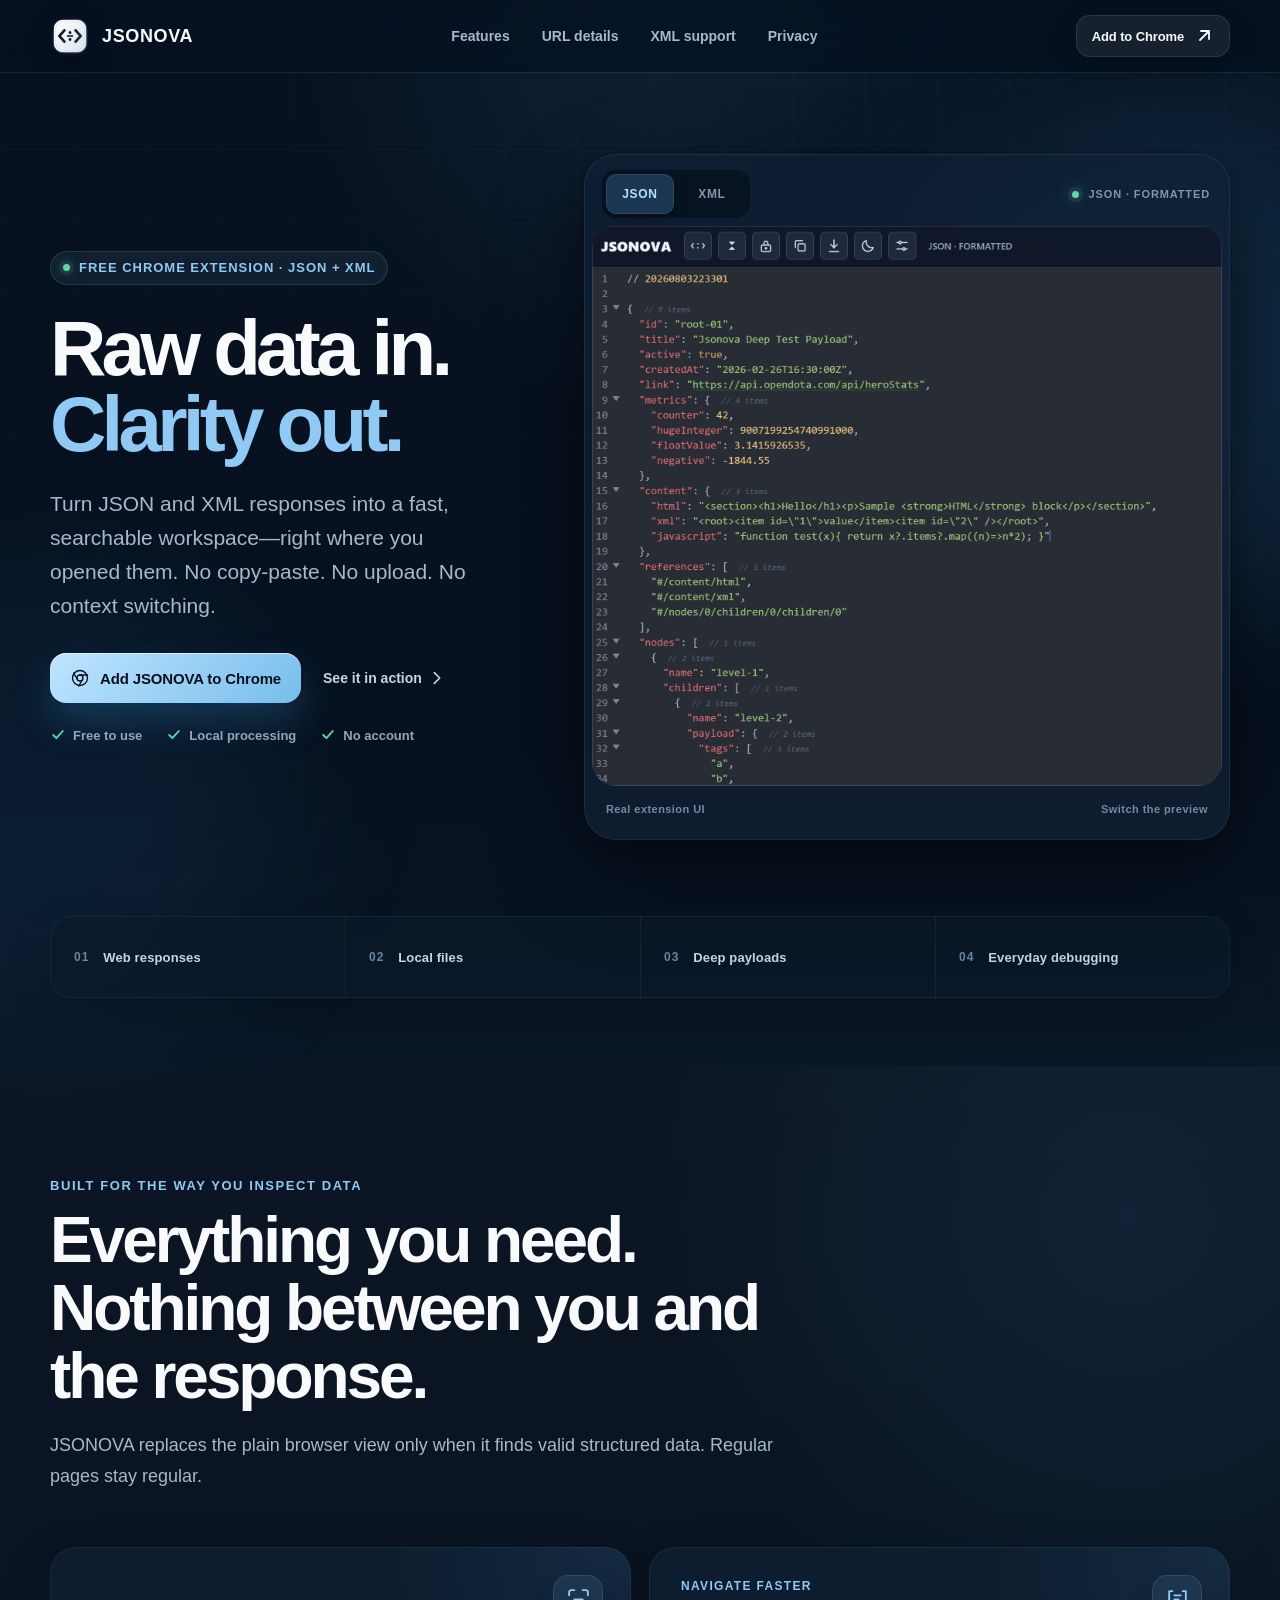
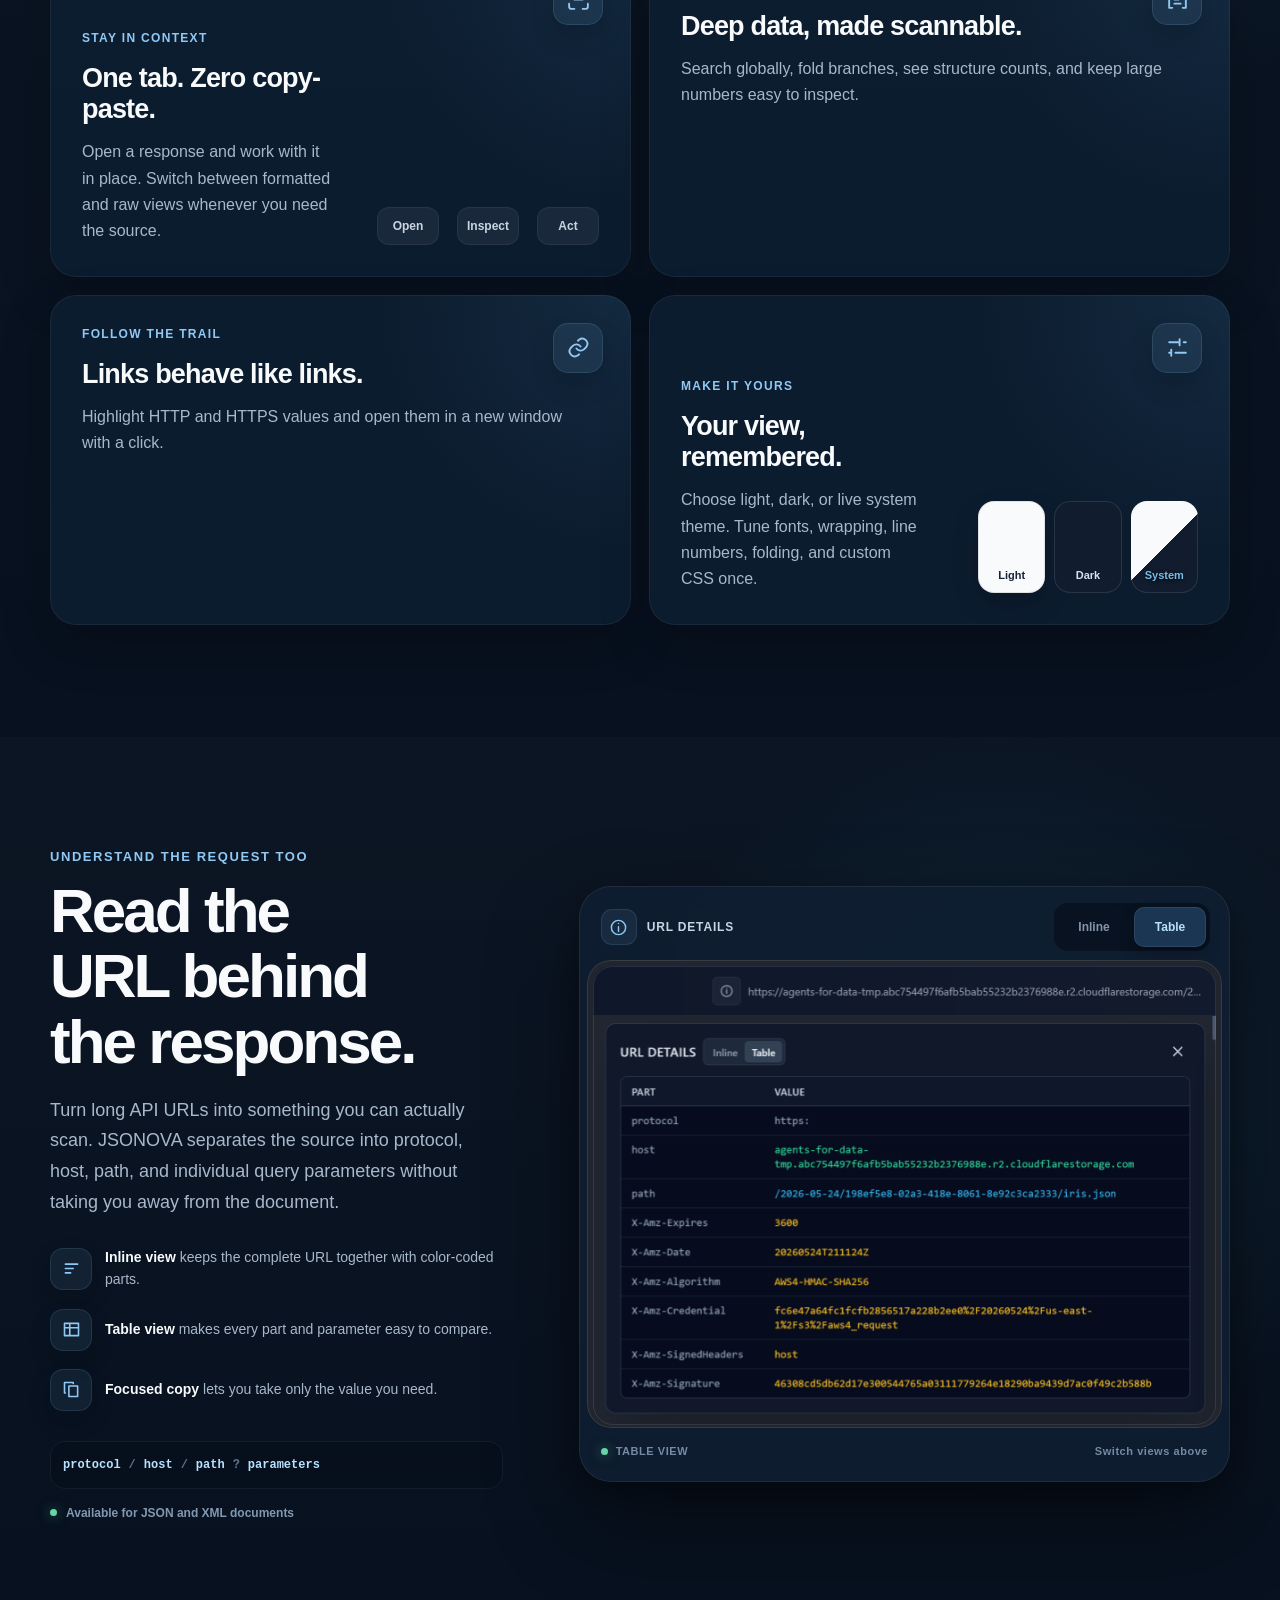
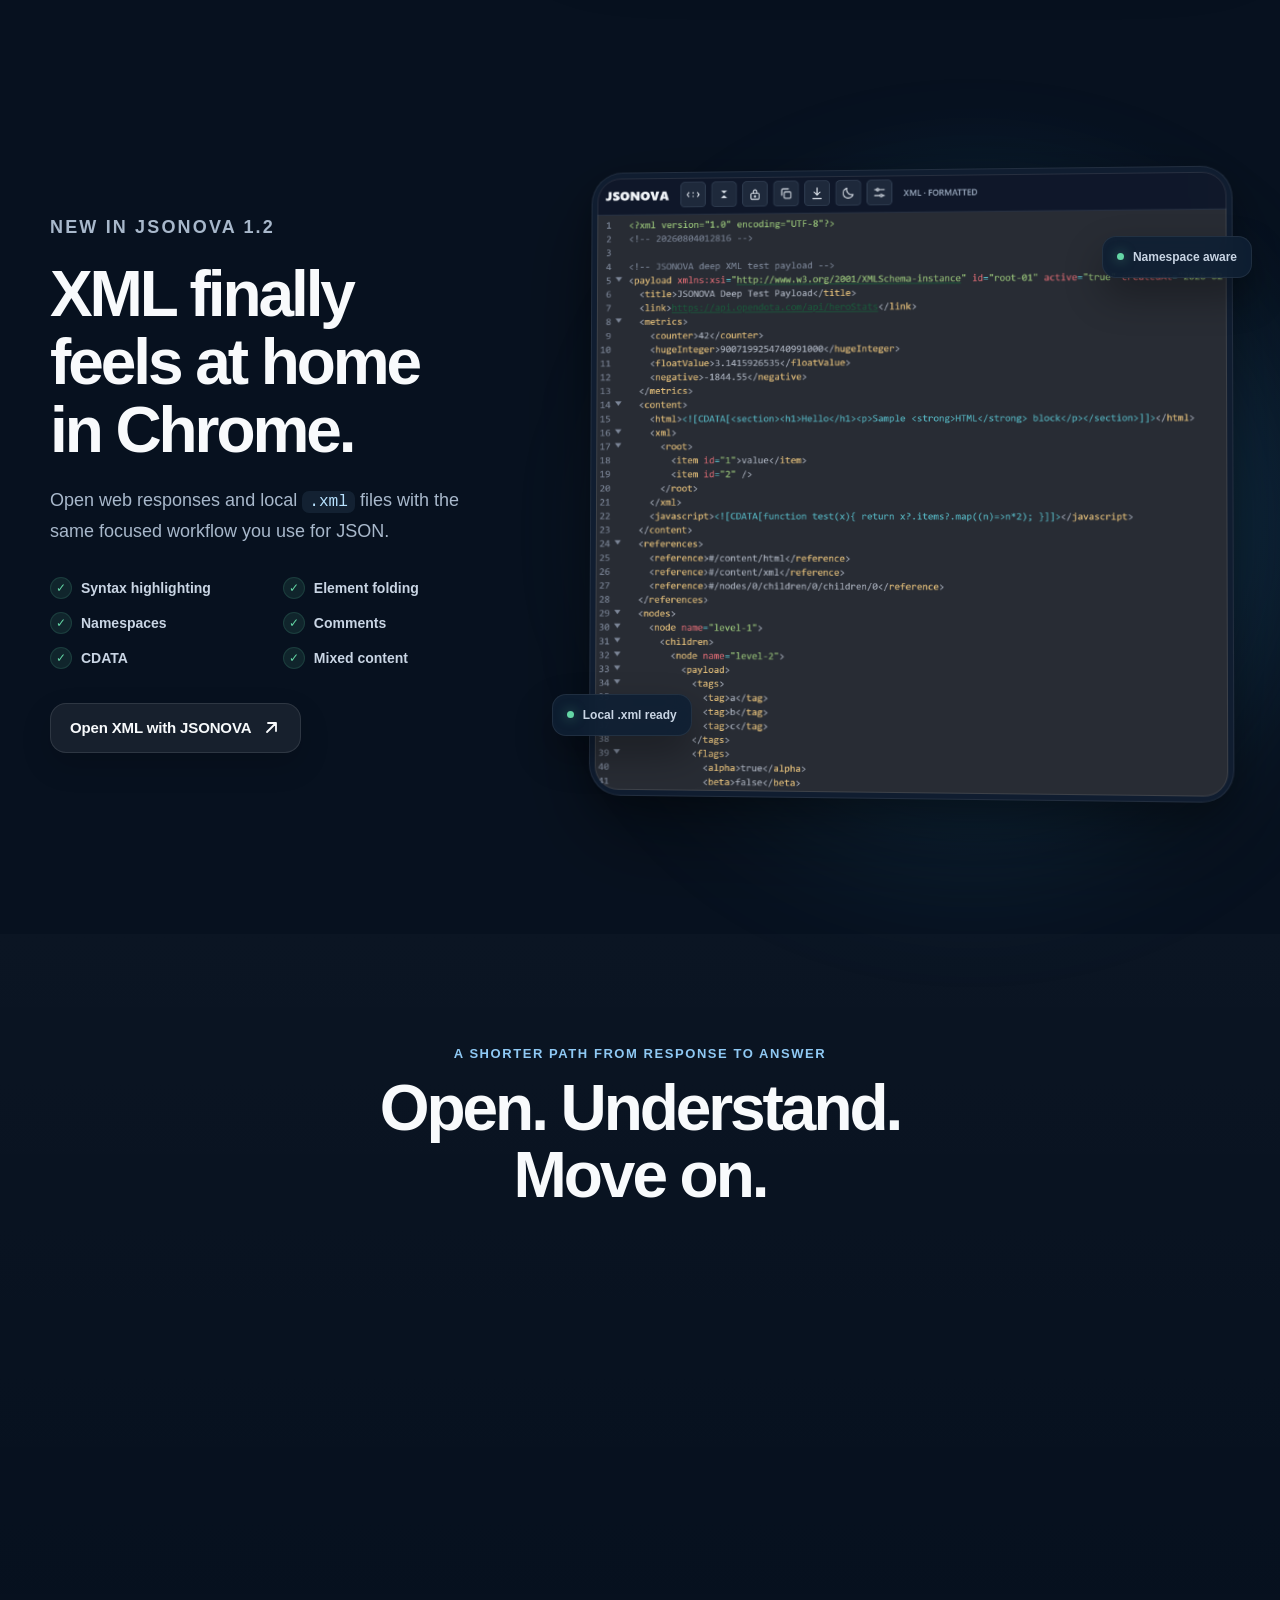
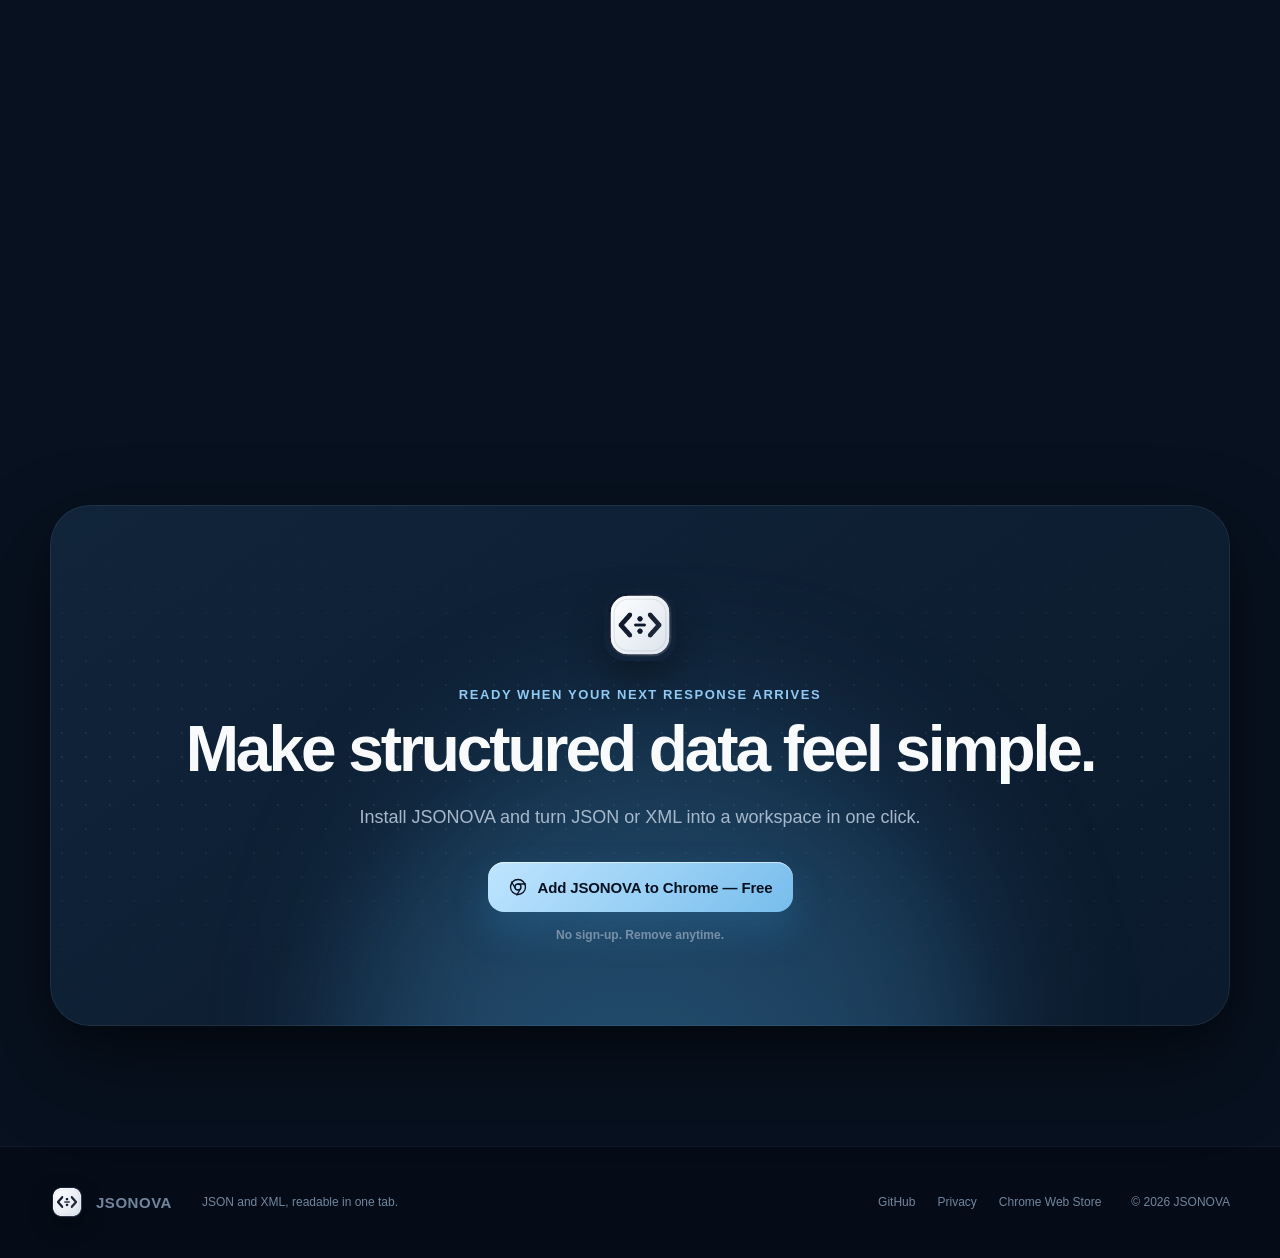
==== index.html @ 5b2e215f "feat(site): publish landing page" ====
<!doctype html>
<html lang="en">
  <head>
    <meta charset="UTF-8" />
    <meta name="viewport" content="width=device-width, initial-scale=1" />
    <meta name="theme-color" content="#07111f" />
    <meta
      name="description"
      content="JSONOVA turns JSON and XML responses into a readable, searchable workspace directly in Chrome. Free, local, and built for real API work."
    />
    <meta property="og:type" content="website" />
    <meta property="og:title" content="JSONOVA — JSON & XML, readable in one tab" />
    <meta
      property="og:description"
      content="Format, search, fold, copy, and download JSON or XML directly in Chrome."
    />
    <meta property="og:image" content="assets/jsonova-social.png" />
    <meta name="twitter:card" content="summary_large_image" />
    <link rel="icon" href="assets/jsonova-icon.png" />
    <link rel="preload" href="assets/jsonova-json.png" as="image" fetchpriority="high" />
    <link rel="stylesheet" href="styles.css" />
    <title>JSONOVA — JSON & XML Formatter for Chrome</title>
    <script type="application/ld+json">
      {
        "@context": "https://schema.org",
        "@type": "SoftwareApplication",
        "name": "JSONOVA",
        "applicationCategory": "DeveloperApplication",
        "operatingSystem": "Chrome",
        "description": "A Chrome extension that formats JSON and XML directly in the current tab.",
        "image": "assets/jsonova-social.png",
        "url": "https://chromewebstore.google.com/detail/lgccmeebjifcbcfpobkkcpoehgciamji",
        "offers": {
          "@type": "Offer",
          "price": "0",
          "priceCurrency": "USD"
        }
      }
    </script>
    <script src="script.js" defer></script>
  </head>
  <body>
    <a class="skip-link" href="#main">Skip to content</a>

    <header class="site-header">
      <div class="container header-inner">
        <a class="brand" href="#top" aria-label="JSONOVA home">
          <img src="assets/jsonova-icon.png" alt="" width="40" height="40" />
          <span>JSONOVA</span>
        </a>
        <nav class="main-nav" aria-label="Primary navigation">
          <a href="#features">Features</a>
          <a href="#url-details">URL details</a>
          <a href="#xml">XML support</a>
          <a href="#privacy">Privacy</a>
        </nav>
        <a
          class="button button-small button-secondary"
          href="https://chromewebstore.google.com/detail/lgccmeebjifcbcfpobkkcpoehgciamji"
          target="_blank"
          rel="noopener noreferrer"
        >
          Add to Chrome
          <svg aria-hidden="true" viewBox="0 0 20 20">
            <path d="M7 5h8v8M15 5 6 14" />
          </svg>
        </a>
      </div>
    </header>

    <main id="main">
      <section id="top" class="hero section-shell">
        <div class="hero-orb hero-orb-one" aria-hidden="true"></div>
        <div class="hero-orb hero-orb-two" aria-hidden="true"></div>
        <div class="container hero-grid">
          <div class="hero-copy">
            <div class="eyebrow">
              <span class="eyebrow-dot"></span>
              Free Chrome extension · JSON + XML
            </div>
            <h1>Raw data in.<br /><span>Clarity out.</span></h1>
            <p class="hero-lead">
              Turn JSON and XML responses into a fast, searchable workspace—right where you opened them.
              No copy-paste. No upload. No context switching.
            </p>
            <div class="hero-actions">
              <a
                class="button button-primary"
                href="https://chromewebstore.google.com/detail/lgccmeebjifcbcfpobkkcpoehgciamji"
                target="_blank"
                rel="noopener noreferrer"
              >
                <svg class="chrome-mark" aria-hidden="true" viewBox="0 0 24 24">
                  <circle cx="12" cy="12" r="3.6" />
                  <path d="M12 8.4h9M8.9 13.8 4.4 6M15.1 13.8l-4.5 7.8" />
                  <circle cx="12" cy="12" r="9" />
                </svg>
                Add JSONOVA to Chrome
              </a>
              <a class="text-link" href="#showcase">
                See it in action
                <svg aria-hidden="true" viewBox="0 0 20 20"><path d="m7 4 6 6-6 6" /></svg>
              </a>
            </div>
            <ul class="trust-list" aria-label="Product highlights">
              <li>
                <svg aria-hidden="true" viewBox="0 0 20 20"><path d="m4 10 4 4 8-9" /></svg>
                Free to use
              </li>
              <li>
                <svg aria-hidden="true" viewBox="0 0 20 20"><path d="m4 10 4 4 8-9" /></svg>
                Local processing
              </li>
              <li>
                <svg aria-hidden="true" viewBox="0 0 20 20"><path d="m4 10 4 4 8-9" /></svg>
                No account
              </li>
            </ul>
          </div>

          <div id="showcase" class="showcase" aria-label="JSONOVA product preview">
            <div class="showcase-toolbar">
              <div class="format-tabs" role="tablist" aria-label="Preview document format">
                <button
                  id="json-tab"
                  class="format-tab is-active"
                  type="button"
                  role="tab"
                  aria-selected="true"
                  aria-controls="json-panel"
                  data-format-tab="json"
                >
                  JSON
                </button>
                <button
                  id="xml-tab"
                  class="format-tab"
                  type="button"
                  role="tab"
                  aria-selected="false"
                  aria-controls="xml-panel"
                  tabindex="-1"
                  data-format-tab="xml"
                >
                  XML
                </button>
              </div>
              <span><span class="live-dot"></span><span id="format-label">JSON · FORMATTED</span></span>
            </div>
            <div class="media-shell">
              <div
                id="json-panel"
                class="product-shot is-active"
                role="tabpanel"
                aria-labelledby="json-tab"
                data-format-panel="json"
              >
                <img
                  src="assets/jsonova-json.png"
                  alt="JSONOVA displaying a deeply nested JSON document with syntax highlighting, structure counts, and a clickable URL"
                  width="1630"
                  height="1720"
                />
              </div>
              <div
                id="xml-panel"
                class="product-shot"
                role="tabpanel"
                aria-labelledby="xml-tab"
                aria-hidden="true"
                data-format-panel="xml"
              >
                <img
                  src="assets/jsonova-xml.png"
                  alt="JSONOVA displaying a formatted XML document with namespaces, CDATA, and folding controls"
                  width="1766"
                  height="1726"
                  loading="lazy"
                />
              </div>
            </div>
            <div class="showcase-note">
              <span>Real extension UI</span>
              <span>Switch the preview</span>
            </div>
          </div>
        </div>

        <div class="container capability-strip" aria-label="Supported workflows">
          <div><span>01</span><strong>Web responses</strong></div>
          <div><span>02</span><strong>Local files</strong></div>
          <div><span>03</span><strong>Deep payloads</strong></div>
          <div><span>04</span><strong>Everyday debugging</strong></div>
        </div>
      </section>

      <section id="features" class="section-shell section-muted">
        <div class="container">
          <div class="section-heading reveal">
            <p class="kicker">Built for the way you inspect data</p>
            <h2>Everything you need.<br />Nothing between you and the response.</h2>
            <p>
              JSONOVA replaces the plain browser view only when it finds valid structured data. Regular pages stay regular.
            </p>
          </div>

          <div class="feature-grid">
            <article class="feature-card feature-card-wide reveal">
              <div class="feature-icon">
                <svg aria-hidden="true" viewBox="0 0 24 24"><path d="M8 3H5a2 2 0 0 0-2 2v3m13-5h3a2 2 0 0 1 2 2v3M8 21H5a2 2 0 0 1-2-2v-3m13 5h3a2 2 0 0 0 2-2v-3M8 12h8" /></svg>
              </div>
              <div>
                <p class="card-label">Stay in context</p>
                <h3>One tab. Zero copy-paste.</h3>
                <p>Open a response and work with it in place. Switch between formatted and raw views whenever you need the source.</p>
              </div>
              <div class="mini-workflow" aria-hidden="true">
                <span>Open</span><i></i><span>Inspect</span><i></i><span>Act</span>
              </div>
            </article>

            <article class="feature-card reveal">
              <div class="feature-icon">
                <svg aria-hidden="true" viewBox="0 0 24 24"><path d="M7 4H4v16h3M17 4h3v16h-3M9 8h6M9 12h4M9 16h6" /></svg>
              </div>
              <p class="card-label">Navigate faster</p>
              <h3>Deep data, made scannable.</h3>
              <p>Search globally, fold branches, see structure counts, and keep large numbers easy to inspect.</p>
            </article>

            <article class="feature-card reveal">
              <div class="feature-icon">
                <svg aria-hidden="true" viewBox="0 0 24 24"><path d="M10 13a5 5 0 0 0 7.5.5l2-2a5 5 0 0 0-7-7l-1.1 1M14 11a5 5 0 0 0-7.5-.5l-2 2a5 5 0 0 0 7 7l1.1-1" /></svg>
              </div>
              <p class="card-label">Follow the trail</p>
              <h3>Links behave like links.</h3>
              <p>Highlight HTTP and HTTPS values and open them in a new window with a click.</p>
            </article>

            <article class="feature-card feature-card-wide reveal">
              <div class="feature-icon">
                <svg aria-hidden="true" viewBox="0 0 24 24"><path d="M4 7h10M18 7h2M4 17h2M10 17h10M14 4v6M6 14v6" /></svg>
              </div>
              <div>
                <p class="card-label">Make it yours</p>
                <h3>Your view, remembered.</h3>
                <p>Choose light, dark, or live system theme. Tune fonts, wrapping, line numbers, folding, and custom CSS once.</p>
              </div>
              <div class="theme-palette" aria-label="Light, dark, and system theme support">
                <span class="theme-swatch theme-light">Light</span>
                <span class="theme-swatch theme-dark">Dark</span>
                <span class="theme-swatch theme-system">System</span>
              </div>
            </article>
          </div>
        </div>
      </section>

      <section id="url-details" class="section-shell url-section">
        <div class="container url-grid">
          <div class="url-copy reveal">
            <p class="kicker">Understand the request too</p>
            <h2>Read the URL behind the response.</h2>
            <p>
              Turn long API URLs into something you can actually scan. JSONOVA separates the source into protocol,
              host, path, and individual query parameters without taking you away from the document.
            </p>
            <ul class="url-benefits">
              <li>
                <span class="url-benefit-icon">
                  <svg aria-hidden="true" viewBox="0 0 24 24"><path d="M5 7h14M5 12h9M5 17h6" /></svg>
                </span>
                <span><strong>Inline view</strong> keeps the complete URL together with color-coded parts.</span>
              </li>
              <li>
                <span class="url-benefit-icon">
                  <svg aria-hidden="true" viewBox="0 0 24 24"><path d="M4 5h16v14H4zM4 10h16M10 5v14" /></svg>
                </span>
                <span><strong>Table view</strong> makes every part and parameter easy to compare.</span>
              </li>
              <li>
                <span class="url-benefit-icon">
                  <svg aria-hidden="true" viewBox="0 0 24 24"><path d="M9 8h10v12H9zM5 16H4V4h10v1" /></svg>
                </span>
                <span><strong>Focused copy</strong> lets you take only the value you need.</span>
              </li>
            </ul>
            <div class="url-anatomy" aria-label="URL parts displayed by JSONOVA">
              <span>protocol</span><i>/</i><span>host</span><i>/</i><span>path</span><i>?</i><span>parameters</span>
            </div>
            <p class="url-availability"><span></span> Available for JSON and XML documents</p>
          </div>

          <div class="url-preview reveal" aria-label="URL Details preview">
            <div class="url-preview-header">
              <div>
                <span class="url-preview-icon">
                  <svg aria-hidden="true" viewBox="0 0 24 24"><circle cx="12" cy="12" r="9" /><path d="M12 11v6M12 7h.01" /></svg>
                </span>
                <span>URL DETAILS</span>
              </div>
              <div class="url-tabs" role="tablist" aria-label="URL Details view">
                <button
                  id="url-inline-tab"
                  class="url-tab"
                  type="button"
                  role="tab"
                  aria-selected="false"
                  aria-controls="url-inline-panel"
                  tabindex="-1"
                  data-url-tab="inline"
                >
                  Inline
                </button>
                <button
                  id="url-table-tab"
                  class="url-tab is-active"
                  type="button"
                  role="tab"
                  aria-selected="true"
                  aria-controls="url-table-panel"
                  data-url-tab="table"
                >
                  Table
                </button>
              </div>
            </div>
            <div class="url-media-shell">
              <div
                id="url-inline-panel"
                class="url-panel"
                role="tabpanel"
                aria-labelledby="url-inline-tab"
                aria-hidden="true"
                data-url-panel="inline"
              >
                <img
                  src="assets/url-details-inline.png"
                  alt="JSONOVA URL Details inline view with color-coded protocol, host, path, and query parameters"
                  width="697"
                  height="339"
                  loading="lazy"
                />
              </div>
              <div
                id="url-table-panel"
                class="url-panel is-active"
                role="tabpanel"
                aria-labelledby="url-table-tab"
                data-url-panel="table"
              >
                <img
                  src="assets/url-details-table.png"
                  alt="JSONOVA URL Details table with protocol, host, path, and query parameters in separate rows"
                  width="698"
                  height="514"
                  loading="lazy"
                />
              </div>
            </div>
            <div class="url-preview-footer">
              <span><i></i><span id="url-view-label">TABLE VIEW</span></span>
              <span>Switch views above</span>
            </div>
          </div>
        </div>
      </section>

      <section id="xml" class="section-shell xml-section">
        <div class="container xml-grid">
          <div class="xml-copy reveal">
            <p class="kicker">New in JSONOVA 1.2</p>
            <h2>XML finally feels at home in Chrome.</h2>
            <p>
              Open web responses and local <code>.xml</code> files with the same focused workflow you use for JSON.
            </p>
            <ul class="check-grid">
              <li><span>✓</span> Syntax highlighting</li>
              <li><span>✓</span> Element folding</li>
              <li><span>✓</span> Namespaces</li>
              <li><span>✓</span> Comments</li>
              <li><span>✓</span> CDATA</li>
              <li><span>✓</span> Mixed content</li>
            </ul>
            <a
              class="button button-secondary"
              href="https://chromewebstore.google.com/detail/lgccmeebjifcbcfpobkkcpoehgciamji"
              target="_blank"
              rel="noopener noreferrer"
            >
              Open XML with JSONOVA
              <svg aria-hidden="true" viewBox="0 0 20 20"><path d="M7 5h8v8M15 5 6 14" /></svg>
            </a>
          </div>
          <div class="xml-visual reveal">
            <div class="xml-glow" aria-hidden="true"></div>
            <div class="media-shell media-shell-tall">
              <img
                src="assets/jsonova-xml.png"
                alt="Formatted XML in JSONOVA showing namespace attributes, nested elements, CDATA, and fold controls"
                width="1766"
                height="1726"
                loading="lazy"
              />
            </div>
            <div class="floating-chip chip-one"><span></span> Namespace aware</div>
            <div class="floating-chip chip-two"><span></span> Local .xml ready</div>
          </div>
        </div>
      </section>

      <section class="section-shell workflow-section">
        <div class="container">
          <div class="section-heading section-heading-centered reveal">
            <p class="kicker">A shorter path from response to answer</p>
            <h2>Open. Understand. Move on.</h2>
          </div>
          <ol class="workflow-list">
            <li class="reveal">
              <span class="step-number">01</span>
              <div class="step-icon"><svg aria-hidden="true" viewBox="0 0 24 24"><path d="M4 5h16v14H4zM4 9h16M8 7h.01M11 7h.01" /></svg></div>
              <h3>Open the document</h3>
              <p>Visit a JSON or XML URL, or open a local file after enabling file access in Chrome.</p>
            </li>
            <li class="reveal">
              <span class="step-number">02</span>
              <div class="step-icon"><svg aria-hidden="true" viewBox="0 0 24 24"><circle cx="11" cy="11" r="7" /><path d="m16 16 5 5M8 11h6M11 8v6" /></svg></div>
              <h3>Find what matters</h3>
              <p>Search, fold, inspect URL parts, and follow links without leaving the current tab.</p>
            </li>
            <li class="reveal">
              <span class="step-number">03</span>
              <div class="step-icon"><svg aria-hidden="true" viewBox="0 0 24 24"><path d="M12 3v12M7 10l5 5 5-5M5 21h14" /></svg></div>
              <h3>Copy or download</h3>
              <p>Take the raw or formatted document with you using a generated filename and matching file type.</p>
            </li>
          </ol>
        </div>
      </section>

      <section id="privacy" class="section-shell privacy-section">
        <div class="container privacy-card reveal">
          <div class="privacy-mark">
            <svg aria-hidden="true" viewBox="0 0 32 32"><path d="M16 3 27 8v7c0 7-4.6 12-11 14C9.6 27 5 22 5 15V8z" /><path d="m11 16 3 3 7-8" /></svg>
          </div>
          <div>
            <p class="kicker">Your payload stays yours</p>
            <h2>Local by design.</h2>
            <p>
              JSONOVA processes the current document in your browser. No JSON or XML uploads, no analytics,
              no account, and no remote code.
            </p>
          </div>
          <a class="text-link" href="privacy.html">
            Read the privacy policy
            <svg aria-hidden="true" viewBox="0 0 20 20"><path d="m7 4 6 6-6 6" /></svg>
          </a>
        </div>
      </section>

      <section class="section-shell final-cta-section">
        <div class="container final-cta reveal">
          <div class="final-orb" aria-hidden="true"></div>
          <img src="assets/jsonova-icon.png" alt="" width="72" height="72" loading="lazy" />
          <p class="kicker">Ready when your next response arrives</p>
          <h2>Make structured data feel simple.</h2>
          <p>Install JSONOVA and turn JSON or XML into a workspace in one click.</p>
          <a
            class="button button-primary"
            href="https://chromewebstore.google.com/detail/lgccmeebjifcbcfpobkkcpoehgciamji"
            target="_blank"
            rel="noopener noreferrer"
          >
            <svg class="chrome-mark" aria-hidden="true" viewBox="0 0 24 24">
              <circle cx="12" cy="12" r="3.6" />
              <path d="M12 8.4h9M8.9 13.8 4.4 6M15.1 13.8l-4.5 7.8" />
              <circle cx="12" cy="12" r="9" />
            </svg>
            Add JSONOVA to Chrome — Free
          </a>
          <span class="cta-note">No sign-up. Remove anytime.</span>
        </div>
      </section>
    </main>

    <footer class="site-footer">
      <div class="container footer-inner">
        <a class="brand brand-footer" href="#top" aria-label="JSONOVA home">
          <img src="assets/jsonova-icon.png" alt="" width="34" height="34" loading="lazy" />
          <span>JSONOVA</span>
        </a>
        <p>JSON and XML, readable in one tab.</p>
        <div class="footer-links">
          <a href="https://github.com/JSONOVA/jsonova-json-formatter-ext" target="_blank" rel="noopener noreferrer">GitHub</a>
          <a href="privacy.html">Privacy</a>
          <a
            href="https://chromewebstore.google.com/detail/lgccmeebjifcbcfpobkkcpoehgciamji"
            target="_blank"
            rel="noopener noreferrer"
          >Chrome Web Store</a>
        </div>
        <span>© <span id="current-year">2026</span> JSONOVA</span>
      </div>
    </footer>
  </body>
</html>
---- styles.css ----
:root {
  color-scheme: dark;
  --bg: #07111f;
  --bg-deep: #050c17;
  --surface: #0d1b2d;
  --surface-raised: #12243a;
  --surface-soft: #152b43;
  --text: #f8fafc;
  --muted: #a8b8cb;
  --muted-strong: #c9d5e4;
  --accent: #8fc9f4;
  --accent-bright: #b8e2ff;
  --accent-deep: #2e86c1;
  --success: #64d6a5;
  --shadow-lg: 0 38px 90px rgba(0, 0, 0, 0.42), 0 12px 30px rgba(0, 0, 0, 0.24);
  --shadow-card: 0 20px 50px rgba(0, 0, 0, 0.22), inset 0 0 0 1px rgba(255, 255, 255, 0.055);
  --radius-xl: 32px;
  --radius-lg: 26px;
  --radius-md: 18px;
  --container: 1180px;
}

*,
*::before,
*::after {
  box-sizing: border-box;
}

html {
  scroll-behavior: smooth;
  scroll-padding-top: 92px;
  overflow-x: clip;
}

body {
  margin: 0;
  min-width: 320px;
  overflow-x: clip;
  background: var(--bg);
  color: var(--text);
  font-family: Inter, ui-sans-serif, -apple-system, BlinkMacSystemFont, "Segoe UI", sans-serif;
  font-synthesis: none;
  -webkit-font-smoothing: antialiased;
  text-rendering: optimizeLegibility;
}

button,
a {
  -webkit-tap-highlight-color: transparent;
}

button {
  font: inherit;
}

a {
  color: inherit;
  text-decoration: none;
}

img,
svg {
  display: block;
}

svg {
  fill: none;
  stroke: currentColor;
  stroke-linecap: round;
  stroke-linejoin: round;
  stroke-width: 1.8;
}

.container {
  width: min(var(--container), calc(100% - 40px));
  margin-inline: auto;
}

.section-shell {
  position: relative;
  padding: 112px 0;
}

.section-muted {
  background:
    radial-gradient(circle at 88% 12%, rgba(67, 148, 209, 0.11), transparent 30%),
    linear-gradient(180deg, rgba(255, 255, 255, 0.018), rgba(255, 255, 255, 0));
}

.skip-link {
  position: fixed;
  z-index: 100;
  top: 12px;
  left: 12px;
  padding: 12px 16px;
  border-radius: 12px;
  background: var(--text);
  color: var(--bg);
  font-weight: 700;
  transform: translateY(-150%);
  transition: transform 180ms ease;
}

.skip-link:focus {
  transform: translateY(0);
}

.site-header {
  position: fixed;
  z-index: 50;
  top: 0;
  right: 0;
  left: 0;
  background: rgba(7, 17, 31, 0.78);
  box-shadow: 0 1px 0 rgba(255, 255, 255, 0.06);
  backdrop-filter: blur(18px) saturate(140%);
}

.header-inner {
  display: flex;
  min-height: 72px;
  align-items: center;
  justify-content: space-between;
  gap: 24px;
}

.brand {
  display: inline-flex;
  min-height: 44px;
  align-items: center;
  gap: 12px;
  font-size: 18px;
  font-weight: 850;
  letter-spacing: 0.035em;
}

.brand img {
  border-radius: 12px;
  box-shadow: 0 8px 22px rgba(0, 0, 0, 0.24);
}

.main-nav {
  display: flex;
  align-items: center;
  gap: 32px;
  color: var(--muted);
  font-size: 14px;
  font-weight: 650;
}

.main-nav a,
.footer-links a {
  position: relative;
  min-height: 44px;
  display: inline-flex;
  align-items: center;
  transition-property: color;
  transition-duration: 180ms;
}

.main-nav a:hover,
.main-nav a:focus-visible,
.footer-links a:hover,
.footer-links a:focus-visible {
  color: var(--text);
}

.button {
  display: inline-flex;
  min-height: 50px;
  align-items: center;
  justify-content: center;
  gap: 10px;
  padding: 0 20px;
  border-radius: 16px;
  font-size: 15px;
  font-weight: 760;
  letter-spacing: -0.01em;
  box-shadow: 0 12px 30px rgba(0, 0, 0, 0.2);
  transition-property: transform, background-color, color, box-shadow;
  transition-duration: 180ms;
  transition-timing-function: cubic-bezier(0.2, 0, 0, 1);
}

.button:hover {
  transform: translateY(-2px);
}

.button:active {
  transform: scale(0.96);
}

.button:focus-visible,
.format-tab:focus-visible,
.url-tab:focus-visible,
.text-link:focus-visible,
.brand:focus-visible,
.main-nav a:focus-visible,
.footer-links a:focus-visible {
  outline: 3px solid rgba(143, 201, 244, 0.62);
  outline-offset: 3px;
}

.button svg {
  width: 20px;
  height: 20px;
}

.button-small {
  min-height: 42px;
  padding-inline: 16px;
  border-radius: 14px;
  font-size: 13px;
}

.button-primary {
  background: linear-gradient(135deg, #bfe5ff 0%, #77bdec 100%);
  color: #07111f;
  box-shadow: 0 18px 36px rgba(47, 132, 191, 0.28), inset 0 1px 0 rgba(255, 255, 255, 0.6);
}

.button-primary:hover {
  box-shadow: 0 22px 42px rgba(47, 132, 191, 0.34), inset 0 1px 0 rgba(255, 255, 255, 0.68);
}

.button-secondary {
  background: rgba(255, 255, 255, 0.065);
  color: var(--text);
  box-shadow: inset 0 0 0 1px rgba(255, 255, 255, 0.1), 0 12px 30px rgba(0, 0, 0, 0.16);
}

.button-secondary:hover {
  background: rgba(255, 255, 255, 0.095);
}

.chrome-mark {
  stroke-width: 1.6;
}

.text-link {
  display: inline-flex;
  min-height: 44px;
  align-items: center;
  gap: 6px;
  color: var(--muted-strong);
  font-size: 14px;
  font-weight: 700;
  transition-property: color;
  transition-duration: 180ms;
}

.text-link:hover {
  color: var(--text);
}

.text-link svg {
  width: 18px;
  height: 18px;
  transition-property: transform;
  transition-duration: 180ms;
}

.text-link:hover svg {
  transform: translateX(3px);
}

.hero {
  min-height: 100vh;
  padding-top: 154px;
  padding-bottom: 68px;
  background:
    linear-gradient(180deg, rgba(7, 17, 31, 0) 70%, rgba(20, 43, 67, 0.22)),
    radial-gradient(circle at 52% 2%, rgba(63, 137, 201, 0.13), transparent 32%);
  isolation: isolate;
}

.hero::before {
  position: absolute;
  z-index: -2;
  inset: 0;
  background-image:
    linear-gradient(rgba(255, 255, 255, 0.025) 1px, transparent 1px),
    linear-gradient(90deg, rgba(255, 255, 255, 0.025) 1px, transparent 1px);
  background-size: 72px 72px;
  mask-image: linear-gradient(to bottom, black, transparent 72%);
  content: "";
}

.hero-orb,
.final-orb,
.xml-glow {
  position: absolute;
  z-index: -1;
  border-radius: 50%;
  filter: blur(70px);
  pointer-events: none;
}

.hero-orb-one {
  top: 90px;
  right: -150px;
  width: 520px;
  height: 520px;
  background: rgba(52, 140, 205, 0.18);
}

.hero-orb-two {
  bottom: 40px;
  left: -180px;
  width: 460px;
  height: 460px;
  background: rgba(25, 97, 155, 0.12);
}

.hero-grid {
  display: grid;
  grid-template-columns: minmax(0, 0.84fr) minmax(560px, 1.16fr);
  align-items: center;
  gap: 66px;
}

.hero-copy {
  position: relative;
  z-index: 2;
}

.eyebrow,
.kicker {
  color: var(--accent);
  font-size: 13px;
  font-weight: 800;
  letter-spacing: 0.12em;
  text-transform: uppercase;
}

.eyebrow {
  display: inline-flex;
  min-height: 34px;
  align-items: center;
  gap: 9px;
  padding: 0 13px;
  border-radius: 17px;
  background: rgba(143, 201, 244, 0.08);
  box-shadow: inset 0 0 0 1px rgba(143, 201, 244, 0.16);
  letter-spacing: 0.075em;
}

.eyebrow-dot,
.live-dot {
  width: 7px;
  height: 7px;
  flex: 0 0 auto;
  border-radius: 50%;
  background: var(--success);
  box-shadow: 0 0 0 4px rgba(100, 214, 165, 0.1), 0 0 16px rgba(100, 214, 165, 0.55);
}

h1,
h2,
h3,
p {
  margin-top: 0;
}

h1,
h2 {
  text-wrap: balance;
}

p {
  text-wrap: pretty;
}

.hero h1 {
  margin: 25px 0 24px;
  font-size: clamp(58px, 6.1vw, 88px);
  line-height: 0.98;
  letter-spacing: -0.061em;
}

.hero h1 span {
  color: var(--accent);
}

.hero-lead {
  max-width: 600px;
  margin-bottom: 30px;
  color: var(--muted);
  font-size: clamp(18px, 1.7vw, 21px);
  line-height: 1.62;
}

.hero-actions {
  display: flex;
  align-items: center;
  gap: 22px;
  flex-wrap: wrap;
}

.trust-list {
  display: flex;
  flex-wrap: wrap;
  gap: 12px 24px;
  margin: 24px 0 0;
  padding: 0;
  color: #92a6bd;
  font-size: 13px;
  font-weight: 650;
  list-style: none;
}

.trust-list li {
  display: inline-flex;
  align-items: center;
  gap: 7px;
}

.trust-list svg {
  width: 16px;
  height: 16px;
  color: var(--success);
  stroke-width: 2.3;
}

.showcase {
  position: relative;
  padding: 8px;
  border-radius: var(--radius-xl);
  background: rgba(16, 34, 55, 0.7);
  box-shadow: var(--shadow-lg), inset 0 0 0 1px rgba(255, 255, 255, 0.07);
  backdrop-filter: blur(10px);
}

.showcase-toolbar {
  display: flex;
  min-height: 58px;
  align-items: center;
  justify-content: space-between;
  gap: 16px;
  padding: 8px 12px 8px 10px;
}

.showcase-toolbar > span {
  display: inline-flex;
  align-items: center;
  gap: 10px;
  color: #8195ad;
  font-size: 11px;
  font-weight: 800;
  letter-spacing: 0.08em;
}

.format-tabs {
  display: inline-flex;
  gap: 4px;
  padding: 4px;
  border-radius: 14px;
  background: rgba(4, 11, 21, 0.58);
}

.format-tab {
  min-width: 68px;
  min-height: 40px;
  border: 0;
  border-radius: 10px;
  background: transparent;
  color: #8296ad;
  cursor: pointer;
  font-size: 12px;
  font-weight: 800;
  letter-spacing: 0.05em;
  transition-property: background-color, color, box-shadow, transform;
  transition-duration: 180ms;
  transition-timing-function: cubic-bezier(0.2, 0, 0, 1);
}

.format-tab:hover {
  color: var(--text);
}

.format-tab:active {
  transform: scale(0.96);
}

.format-tab.is-active {
  background: #1b3653;
  color: var(--accent-bright);
  box-shadow: 0 8px 16px rgba(0, 0, 0, 0.2), inset 0 0 0 1px rgba(255, 255, 255, 0.08);
}

.media-shell {
  position: relative;
  overflow: hidden;
  min-height: 560px;
  border-radius: calc(var(--radius-xl) - 8px);
  background: #20252e;
  box-shadow: inset 0 0 0 1px rgba(255, 255, 255, 0.1);
}

.product-shot {
  position: absolute;
  inset: 0;
  opacity: 0;
  transform: scale(0.985);
  pointer-events: none;
  transition-property: opacity, transform, filter;
  transition-duration: 260ms;
  transition-timing-function: cubic-bezier(0.2, 0, 0, 1);
  filter: blur(1px);
}

.product-shot.is-active {
  z-index: 1;
  opacity: 1;
  transform: scale(1);
  pointer-events: auto;
  filter: blur(0);
}

.product-shot img,
.media-shell-tall img {
  width: 100%;
  height: 100%;
  object-fit: cover;
  object-position: top;
  outline: 1px solid rgba(255, 255, 255, 0.1);
  outline-offset: -1px;
}

.showcase-note {
  display: flex;
  min-height: 46px;
  align-items: center;
  justify-content: space-between;
  padding: 0 14px;
  color: #758aa3;
  font-size: 11px;
  font-weight: 700;
  letter-spacing: 0.04em;
}

.capability-strip {
  display: grid;
  grid-template-columns: repeat(4, 1fr);
  margin-top: 76px;
  border-radius: 22px;
  background: rgba(11, 25, 42, 0.66);
  box-shadow: inset 0 0 0 1px rgba(255, 255, 255, 0.055), 0 20px 45px rgba(0, 0, 0, 0.16);
}

.capability-strip div {
  display: flex;
  min-height: 82px;
  align-items: center;
  gap: 14px;
  padding: 0 24px;
}

.capability-strip div + div {
  box-shadow: inset 1px 0 rgba(255, 255, 255, 0.055);
}

.capability-strip span,
.step-number {
  color: #6686a5;
  font-size: 12px;
  font-variant-numeric: tabular-nums;
  font-weight: 800;
  letter-spacing: 0.08em;
}

.capability-strip strong {
  color: var(--muted-strong);
  font-size: 13px;
  letter-spacing: 0.01em;
}

.section-heading {
  max-width: 770px;
  margin-bottom: 55px;
}

.section-heading h2,
.xml-copy h2,
.privacy-card h2,
.final-cta h2 {
  margin: 14px 0 20px;
  font-size: clamp(40px, 5vw, 64px);
  line-height: 1.06;
  letter-spacing: -0.048em;
}

.section-heading > p:last-child,
.xml-copy > p,
.privacy-card p,
.final-cta > p:not(.kicker) {
  color: var(--muted);
  font-size: 18px;
  line-height: 1.7;
}

.feature-grid {
  display: grid;
  grid-template-columns: repeat(2, minmax(0, 1fr));
  gap: 18px;
}

.feature-card {
  position: relative;
  min-height: 330px;
  padding: 32px;
  overflow: hidden;
  border-radius: var(--radius-lg);
  background:
    radial-gradient(circle at 100% 0, rgba(88, 166, 220, 0.1), transparent 38%),
    rgba(14, 30, 49, 0.9);
  box-shadow: var(--shadow-card);
}

.feature-card-wide {
  display: grid;
  grid-template-columns: minmax(0, 1fr) minmax(220px, 0.75fr);
  align-items: end;
  gap: 28px;
}

.feature-icon,
.step-icon,
.privacy-mark {
  display: grid;
  width: 50px;
  height: 50px;
  place-items: center;
  border-radius: 15px;
  background: rgba(143, 201, 244, 0.09);
  color: var(--accent);
  box-shadow: inset 0 0 0 1px rgba(143, 201, 244, 0.14), 0 12px 24px rgba(0, 0, 0, 0.16);
}

.feature-icon {
  position: absolute;
  top: 28px;
  right: 28px;
}

.feature-icon svg,
.step-icon svg {
  width: 25px;
  height: 25px;
}

.card-label {
  margin-bottom: 18px;
  color: var(--accent);
  font-size: 12px;
  font-weight: 800;
  letter-spacing: 0.11em;
  text-transform: uppercase;
}

.feature-card h3,
.workflow-list h3 {
  max-width: 430px;
  margin-bottom: 14px;
  font-size: 27px;
  line-height: 1.15;
  letter-spacing: -0.03em;
}

.feature-card > p:last-child,
.feature-card > div > p:last-child,
.workflow-list p {
  max-width: 490px;
  margin-bottom: 0;
  color: var(--muted);
  font-size: 16px;
  line-height: 1.65;
}

.mini-workflow {
  display: flex;
  align-items: center;
  justify-content: flex-end;
  gap: 9px;
  color: var(--muted-strong);
  font-size: 12px;
  font-weight: 750;
}

.mini-workflow span {
  display: grid;
  min-width: 62px;
  min-height: 38px;
  place-items: center;
  border-radius: 12px;
  background: rgba(255, 255, 255, 0.055);
  box-shadow: inset 0 0 0 1px rgba(255, 255, 255, 0.06);
}

.mini-workflow i {
  width: 18px;
  height: 1px;
  background: #45637e;
}

.theme-palette {
  display: flex;
  justify-content: flex-end;
  gap: 9px;
  align-self: end;
}

.theme-swatch {
  display: flex;
  width: 74px;
  min-height: 92px;
  align-items: flex-end;
  justify-content: center;
  padding-bottom: 12px;
  border-radius: 16px;
  font-size: 11px;
  font-weight: 800;
}

.theme-light {
  background: #f8fafc;
  color: #172235;
  box-shadow: 0 12px 26px rgba(0, 0, 0, 0.2), inset 0 0 0 1px rgba(0, 0, 0, 0.1);
}

.theme-dark {
  background: #111d2f;
  color: #d8e2ee;
  box-shadow: inset 0 0 0 1px rgba(255, 255, 255, 0.1);
}

.theme-system {
  background: linear-gradient(135deg, #f8fafc 0 50%, #111d2f 50% 100%);
  color: #79bce9;
  box-shadow: inset 0 0 0 1px rgba(255, 255, 255, 0.1);
  text-shadow: 0 1px 4px rgba(0, 0, 0, 0.9);
}

.url-section {
  background:
    radial-gradient(circle at 78% 42%, rgba(43, 153, 191, 0.13), transparent 34%),
    linear-gradient(180deg, rgba(255, 255, 255, 0.018), rgba(255, 255, 255, 0));
}

.url-grid {
  display: grid;
  grid-template-columns: minmax(0, 0.82fr) minmax(560px, 1.18fr);
  align-items: center;
  gap: 76px;
}

.url-copy h2 {
  margin: 14px 0 20px;
  font-size: clamp(40px, 5vw, 62px);
  line-height: 1.06;
  letter-spacing: -0.048em;
}

.url-copy > p:not(.kicker):not(.url-availability) {
  max-width: 540px;
  color: var(--muted);
  font-size: 18px;
  line-height: 1.7;
}

.url-benefits {
  display: grid;
  gap: 18px;
  margin: 30px 0;
  padding: 0;
  list-style: none;
}

.url-benefits li {
  display: grid;
  grid-template-columns: 42px minmax(0, 1fr);
  align-items: center;
  gap: 13px;
  color: var(--muted);
  font-size: 14px;
  line-height: 1.55;
}

.url-benefits strong {
  color: var(--text);
  font-weight: 750;
}

.url-benefit-icon {
  display: grid;
  width: 42px;
  height: 42px;
  place-items: center;
  border-radius: 13px;
  background: rgba(143, 201, 244, 0.08);
  color: var(--accent);
  box-shadow: inset 0 0 0 1px rgba(143, 201, 244, 0.12), 0 10px 22px rgba(0, 0, 0, 0.15);
}

.url-benefit-icon svg {
  width: 21px;
  height: 21px;
}

.url-anatomy {
  display: flex;
  max-width: 520px;
  min-height: 48px;
  align-items: center;
  gap: 8px;
  padding: 8px 13px;
  border-radius: 15px;
  background: rgba(4, 13, 24, 0.54);
  color: var(--accent-bright);
  box-shadow: inset 0 0 0 1px rgba(255, 255, 255, 0.06);
  font-family: "SFMono-Regular", Consolas, "Liberation Mono", monospace;
  font-size: 12px;
  font-weight: 700;
}

.url-anatomy i {
  color: #5d748d;
  font-style: normal;
}

.url-availability {
  display: flex;
  align-items: center;
  gap: 9px;
  margin: 17px 0 0;
  color: #8298b0;
  font-size: 12px;
  font-weight: 700;
}

.url-availability > span {
  width: 7px;
  height: 7px;
  border-radius: 50%;
  background: var(--success);
  box-shadow: 0 0 12px rgba(100, 214, 165, 0.5);
}

.url-preview {
  position: relative;
  min-width: 0;
  padding: 8px;
  border-radius: var(--radius-xl);
  background: rgba(15, 31, 50, 0.82);
  box-shadow: var(--shadow-lg), inset 0 0 0 1px rgba(255, 255, 255, 0.07);
  backdrop-filter: blur(10px);
}

.url-preview-header {
  display: flex;
  min-height: 66px;
  align-items: center;
  justify-content: space-between;
  gap: 16px;
  padding: 8px 12px 8px 14px;
}

.url-preview-header > div:first-child {
  display: flex;
  align-items: center;
  gap: 10px;
  color: var(--muted-strong);
  font-size: 12px;
  font-weight: 850;
  letter-spacing: 0.07em;
}

.url-preview-icon {
  display: grid;
  width: 36px;
  height: 36px;
  place-items: center;
  border-radius: 11px;
  background: rgba(143, 201, 244, 0.08);
  color: var(--accent);
  box-shadow: inset 0 0 0 1px rgba(143, 201, 244, 0.12);
}

.url-preview-icon svg {
  width: 19px;
  height: 19px;
}

.url-tabs {
  display: inline-flex;
  gap: 4px;
  padding: 4px;
  border-radius: 14px;
  background: rgba(4, 11, 21, 0.58);
}

.url-tab {
  min-width: 72px;
  min-height: 40px;
  border: 0;
  border-radius: 10px;
  background: transparent;
  color: #8296ad;
  cursor: pointer;
  font-size: 12px;
  font-weight: 800;
  transition-property: background-color, color, box-shadow, transform;
  transition-duration: 180ms;
  transition-timing-function: cubic-bezier(0.2, 0, 0, 1);
}

.url-tab:hover {
  color: var(--text);
}

.url-tab:active {
  transform: scale(0.96);
}

.url-tab.is-active {
  background: #1b3653;
  color: var(--accent-bright);
  box-shadow: 0 8px 16px rgba(0, 0, 0, 0.2), inset 0 0 0 1px rgba(255, 255, 255, 0.08);
}

.url-media-shell {
  position: relative;
  overflow: hidden;
  aspect-ratio: 698 / 514;
  border-radius: calc(var(--radius-xl) - 8px);
  background:
    radial-gradient(circle at 50% 45%, rgba(39, 86, 125, 0.16), transparent 54%),
    #20252e;
  box-shadow: inset 0 0 0 1px rgba(255, 255, 255, 0.1);
}

.url-panel {
  position: absolute;
  inset: 0;
  display: grid;
  place-items: center;
  padding: 6px;
  opacity: 0;
  transform: scale(0.985);
  pointer-events: none;
  filter: blur(1px);
  transition-property: opacity, transform, filter;
  transition-duration: 260ms;
  transition-timing-function: cubic-bezier(0.2, 0, 0, 1);
}

.url-panel.is-active {
  z-index: 1;
  opacity: 1;
  transform: scale(1);
  pointer-events: auto;
  filter: blur(0);
}

.url-panel img {
  width: 100%;
  height: 100%;
  border-radius: calc(var(--radius-xl) - 12px);
  object-fit: contain;
  outline: 1px solid rgba(255, 255, 255, 0.1);
  outline-offset: -1px;
}

.url-preview-footer {
  display: flex;
  min-height: 46px;
  align-items: center;
  justify-content: space-between;
  gap: 16px;
  padding: 0 14px;
  color: #758aa3;
  font-size: 11px;
  font-weight: 750;
  letter-spacing: 0.05em;
}

.url-preview-footer > span:first-child {
  display: inline-flex;
  align-items: center;
  gap: 8px;
}

.url-preview-footer i {
  width: 7px;
  height: 7px;
  border-radius: 50%;
  background: var(--success);
  box-shadow: 0 0 12px rgba(100, 214, 165, 0.5);
}

.xml-section {
  padding-block: 136px;
  background: radial-gradient(circle at 78% 50%, rgba(44, 141, 196, 0.13), transparent 36%);
}

.xml-grid {
  display: grid;
  grid-template-columns: minmax(0, 0.82fr) minmax(540px, 1.18fr);
  align-items: center;
  gap: 88px;
}

.xml-copy > p {
  max-width: 520px;
}

.xml-copy code {
  padding: 2px 7px;
  border-radius: 7px;
  background: rgba(143, 201, 244, 0.09);
  color: var(--accent-bright);
  font-family: "SFMono-Regular", Consolas, "Liberation Mono", monospace;
  font-size: 0.9em;
}

.check-grid {
  display: grid;
  grid-template-columns: repeat(2, minmax(0, 1fr));
  gap: 13px 18px;
  margin: 30px 0 34px;
  padding: 0;
  color: var(--muted-strong);
  font-size: 14px;
  font-weight: 650;
  list-style: none;
}

.check-grid li {
  display: flex;
  align-items: center;
  gap: 9px;
}

.check-grid span {
  display: grid;
  width: 22px;
  height: 22px;
  place-items: center;
  border-radius: 50%;
  background: rgba(100, 214, 165, 0.1);
  color: var(--success);
  font-size: 12px;
  box-shadow: inset 0 0 0 1px rgba(100, 214, 165, 0.14);
}

.xml-visual {
  position: relative;
  min-width: 0;
}

.xml-glow {
  inset: 8% -8% -8% 12%;
  background: rgba(54, 148, 205, 0.18);
}

.media-shell-tall {
  min-height: 610px;
  padding: 6px;
  border-radius: var(--radius-xl);
  background: #101d30;
  box-shadow: var(--shadow-lg), inset 0 0 0 1px rgba(255, 255, 255, 0.075);
  transform: perspective(1400px) rotateY(-3deg) rotateX(1deg);
}

.media-shell-tall img {
  border-radius: calc(var(--radius-xl) - 8px);
}

.floating-chip {
  position: absolute;
  display: inline-flex;
  min-height: 42px;
  align-items: center;
  gap: 9px;
  padding: 0 15px;
  border-radius: 14px;
  background: rgba(15, 32, 51, 0.9);
  color: var(--muted-strong);
  font-size: 12px;
  font-weight: 750;
  box-shadow: 0 18px 38px rgba(0, 0, 0, 0.32), inset 0 0 0 1px rgba(255, 255, 255, 0.075);
  backdrop-filter: blur(12px);
}

.floating-chip span {
  width: 7px;
  height: 7px;
  border-radius: 50%;
  background: var(--success);
  box-shadow: 0 0 12px rgba(100, 214, 165, 0.5);
}

.chip-one {
  top: 68px;
  right: -22px;
}

.chip-two {
  bottom: 62px;
  left: -34px;
}

.workflow-section {
  background: linear-gradient(180deg, rgba(255, 255, 255, 0.018), rgba(255, 255, 255, 0));
}

.section-heading-centered {
  margin-inline: auto;
  text-align: center;
}

.workflow-list {
  display: grid;
  grid-template-columns: repeat(3, minmax(0, 1fr));
  gap: 18px;
  margin: 0;
  padding: 0;
  list-style: none;
}

.workflow-list li {
  position: relative;
  min-height: 290px;
  padding: 30px;
  border-radius: var(--radius-lg);
  background: rgba(13, 28, 46, 0.74);
  box-shadow: var(--shadow-card);
}

.step-number {
  position: absolute;
  top: 32px;
  right: 32px;
}

.step-icon {
  margin-bottom: 54px;
}

.privacy-section {
  padding-block: 64px;
}

.privacy-card {
  display: grid;
  grid-template-columns: auto minmax(0, 1fr) auto;
  align-items: center;
  gap: 28px;
  padding: 44px;
  border-radius: var(--radius-xl);
  background:
    radial-gradient(circle at 100% 0, rgba(100, 214, 165, 0.08), transparent 30%),
    rgba(14, 31, 49, 0.84);
  box-shadow: var(--shadow-card);
}

.privacy-mark {
  width: 72px;
  height: 72px;
  border-radius: 22px;
  color: var(--success);
}

.privacy-mark svg {
  width: 38px;
  height: 38px;
}

.privacy-card h2 {
  margin: 8px 0 9px;
  font-size: 36px;
}

.privacy-card p {
  max-width: 760px;
  margin-bottom: 0;
  font-size: 15px;
}

.final-cta-section {
  padding-top: 90px;
  padding-bottom: 120px;
}

.final-cta {
  position: relative;
  overflow: hidden;
  padding: 84px 30px;
  border-radius: 40px;
  background:
    radial-gradient(circle at 50% 120%, rgba(100, 182, 237, 0.2), transparent 46%),
    linear-gradient(145deg, #10243a, #0b1a2c);
  box-shadow: var(--shadow-lg), inset 0 0 0 1px rgba(255, 255, 255, 0.07);
  text-align: center;
  isolation: isolate;
}

.final-cta::before {
  position: absolute;
  z-index: -1;
  inset: 0;
  background-image: radial-gradient(rgba(255, 255, 255, 0.08) 1px, transparent 1px);
  background-size: 24px 24px;
  mask-image: linear-gradient(to bottom, transparent, black, transparent);
  content: "";
}

.final-orb {
  right: 20%;
  bottom: -320px;
  width: 640px;
  height: 640px;
  background: rgba(64, 151, 211, 0.22);
}

.final-cta > img {
  margin: 0 auto 26px;
  border-radius: 21px;
  box-shadow: 0 20px 36px rgba(0, 0, 0, 0.3);
}

.final-cta h2 {
  margin-bottom: 18px;
}

.final-cta > p:not(.kicker) {
  margin-bottom: 30px;
}

.final-cta .button {
  margin-inline: auto;
}

.cta-note {
  display: block;
  margin-top: 16px;
  color: #7990a8;
  font-size: 12px;
  font-weight: 650;
}

.site-footer {
  background: var(--bg-deep);
  box-shadow: inset 0 1px rgba(255, 255, 255, 0.055);
}

.privacy-page {
  min-height: 100vh;
  padding: 132px 0 96px;
  background:
    radial-gradient(circle at 80% 0, rgba(59, 145, 207, 0.14), transparent 34%),
    var(--bg);
}

.policy-shell {
  width: min(820px, calc(100% - 40px));
  margin-inline: auto;
}

.policy-back {
  margin-bottom: 30px;
}

.policy-card {
  padding: clamp(28px, 6vw, 58px);
  border-radius: var(--radius-xl);
  background: rgba(14, 30, 49, 0.9);
  box-shadow: var(--shadow-lg), inset 0 0 0 1px rgba(255, 255, 255, 0.07);
}

.policy-card h1 {
  margin: 16px 0 12px;
  font-size: clamp(42px, 7vw, 66px);
  line-height: 1.04;
  letter-spacing: -0.05em;
}

.policy-date {
  margin-bottom: 38px;
  color: #7f94ac;
  font-size: 13px;
  font-variant-numeric: tabular-nums;
  font-weight: 700;
}

.policy-card h2 {
  margin: 34px 0 12px;
  font-size: 22px;
  letter-spacing: -0.025em;
}

.policy-card p,
.policy-card li {
  color: var(--muted);
  font-size: 16px;
  line-height: 1.72;
}

.policy-card ul {
  padding-left: 21px;
}

.policy-card code {
  color: var(--accent-bright);
  font-family: "SFMono-Regular", Consolas, "Liberation Mono", monospace;
  font-size: 0.9em;
}

.footer-inner {
  display: grid;
  grid-template-columns: auto minmax(0, 1fr) auto auto;
  min-height: 112px;
  align-items: center;
  gap: 30px;
  color: #71869e;
  font-size: 12px;
}

.brand-footer {
  font-size: 15px;
}

.footer-inner p {
  margin-bottom: 0;
}

.footer-links {
  display: flex;
  align-items: center;
  gap: 22px;
}

.reveal {
  opacity: 0;
  transform: translateY(18px);
  transition-property: opacity, transform;
  transition-duration: 560ms;
  transition-timing-function: cubic-bezier(0.2, 0, 0, 1);
}

.reveal.is-visible {
  opacity: 1;
  transform: translateY(0);
}

.feature-grid .reveal:nth-child(2),
.workflow-list .reveal:nth-child(2) {
  transition-delay: 80ms;
}

.feature-grid .reveal:nth-child(3),
.workflow-list .reveal:nth-child(3) {
  transition-delay: 160ms;
}

.feature-grid .reveal:nth-child(4) {
  transition-delay: 240ms;
}

@media (max-width: 1080px) {
  .hero-grid,
  .xml-grid,
  .url-grid {
    grid-template-columns: 1fr;
  }

  .hero-grid {
    gap: 58px;
  }

  .hero-copy {
    max-width: 760px;
    text-align: center;
    margin-inline: auto;
  }

  .hero-lead {
    margin-inline: auto;
  }

  .hero-actions,
  .trust-list {
    justify-content: center;
  }

  .showcase {
    width: min(820px, 100%);
    margin-inline: auto;
  }

  .xml-copy {
    max-width: 720px;
  }

  .url-copy {
    max-width: 760px;
  }

  .url-copy > p:not(.kicker):not(.url-availability) {
    max-width: 700px;
  }

  .url-preview {
    width: min(820px, 100%);
    margin-inline: auto;
  }

  .xml-copy > p {
    max-width: 680px;
  }

  .xml-visual {
    width: min(820px, 100%);
    margin-inline: auto;
  }

  .feature-card-wide {
    grid-template-columns: 1fr;
  }

  .mini-workflow,
  .theme-palette {
    justify-content: flex-start;
  }

  .footer-inner {
    grid-template-columns: auto 1fr auto;
  }

  .footer-inner > p {
    display: none;
  }
}

@media (max-width: 760px) {
  .container {
    width: min(100% - 28px, var(--container));
  }

  .section-shell {
    padding-block: 82px;
  }

  .main-nav {
    display: none;
  }

  .header-inner {
    min-height: 66px;
  }

  .brand span {
    font-size: 16px;
  }

  .header-inner .button-small {
    min-height: 40px;
    padding-inline: 13px;
  }

  .hero {
    min-height: auto;
    padding-top: 124px;
    padding-bottom: 54px;
  }

  .hero h1 {
    margin-top: 22px;
    font-size: clamp(48px, 15vw, 68px);
  }

  .hero-lead {
    font-size: 17px;
  }

  .hero-actions {
    flex-direction: column;
    gap: 10px;
  }

  .hero-actions .button {
    width: 100%;
  }

  .showcase {
    padding: 6px;
    border-radius: 24px;
  }

  .showcase-toolbar > span,
  .showcase-note span:last-child {
    display: none;
  }

  .media-shell {
    min-height: min(118vw, 560px);
    border-radius: 18px;
  }

  .showcase-note {
    justify-content: center;
  }

  .capability-strip {
    grid-template-columns: repeat(2, 1fr);
    margin-top: 42px;
  }

  .capability-strip div {
    min-height: 68px;
    padding-inline: 16px;
  }

  .capability-strip div + div {
    box-shadow: none;
  }

  .capability-strip div:nth-child(even) {
    box-shadow: inset 1px 0 rgba(255, 255, 255, 0.055);
  }

  .capability-strip div:nth-child(n + 3) {
    box-shadow: inset 0 1px rgba(255, 255, 255, 0.055);
  }

  .capability-strip div:nth-child(4) {
    box-shadow: inset 1px 1px rgba(255, 255, 255, 0.055);
  }

  .feature-grid,
  .workflow-list {
    grid-template-columns: 1fr;
  }

  .feature-card,
  .workflow-list li {
    min-height: auto;
    padding: 26px;
  }

  .feature-card {
    padding-top: 92px;
  }

  .feature-icon {
    top: 24px;
    right: auto;
    left: 26px;
  }

  .mini-workflow {
    flex-wrap: wrap;
  }

  .theme-palette {
    flex-wrap: wrap;
  }

  .xml-section {
    padding-block: 96px;
  }

  .url-grid {
    gap: 50px;
  }

  .url-preview {
    padding: 6px;
    border-radius: 24px;
  }

  .url-preview-header {
    min-height: 60px;
    padding-inline: 9px;
  }

  .url-preview-header > div:first-child > span:last-child,
  .url-preview-footer > span:last-child {
    display: none;
  }

  .url-preview-footer {
    justify-content: center;
  }

  .url-media-shell {
    border-radius: 18px;
  }

  .url-panel {
    padding: 4px;
  }

  .url-panel img {
    border-radius: 15px;
  }

  .xml-grid {
    gap: 56px;
  }

  .check-grid {
    grid-template-columns: 1fr;
  }

  .xml-copy .button {
    width: 100%;
  }

  .media-shell-tall {
    min-height: 116vw;
    transform: none;
  }

  .floating-chip {
    display: none;
  }

  .step-icon {
    margin-bottom: 42px;
  }

  .privacy-card {
    grid-template-columns: 1fr;
    padding: 30px;
  }

  .privacy-card .text-link {
    justify-self: start;
  }

  .final-cta-section {
    padding-top: 68px;
    padding-bottom: 82px;
  }

  .final-cta {
    padding: 64px 22px;
    border-radius: 28px;
  }

  .final-cta .button {
    width: 100%;
  }

  .footer-inner {
    grid-template-columns: 1fr;
    padding-block: 28px;
    text-align: center;
  }

  .brand-footer,
  .footer-links {
    justify-content: center;
  }

  .privacy-page {
    padding-top: 106px;
  }

  .policy-shell {
    width: min(100% - 28px, 820px);
  }

  .policy-card {
    border-radius: 24px;
  }
}

@media (max-width: 430px) {
  .header-inner .button-small svg {
    display: none;
  }

  .header-inner .button-small {
    font-size: 12px;
  }

  .brand {
    gap: 8px;
  }

  .brand img {
    width: 36px;
    height: 36px;
  }

  .eyebrow {
    font-size: 10px;
  }

  .trust-list {
    gap: 10px 14px;
  }

  .capability-strip strong {
    font-size: 11px;
  }

  .theme-swatch {
    width: 68px;
  }
}

@media (prefers-reduced-motion: reduce) {
  html {
    scroll-behavior: auto;
  }

  *,
  *::before,
  *::after {
    scroll-behavior: auto !important;
    transition-duration: 0.01ms !important;
    transition-delay: 0ms !important;
  }

  .reveal {
    opacity: 1;
    transform: none;
  }
}
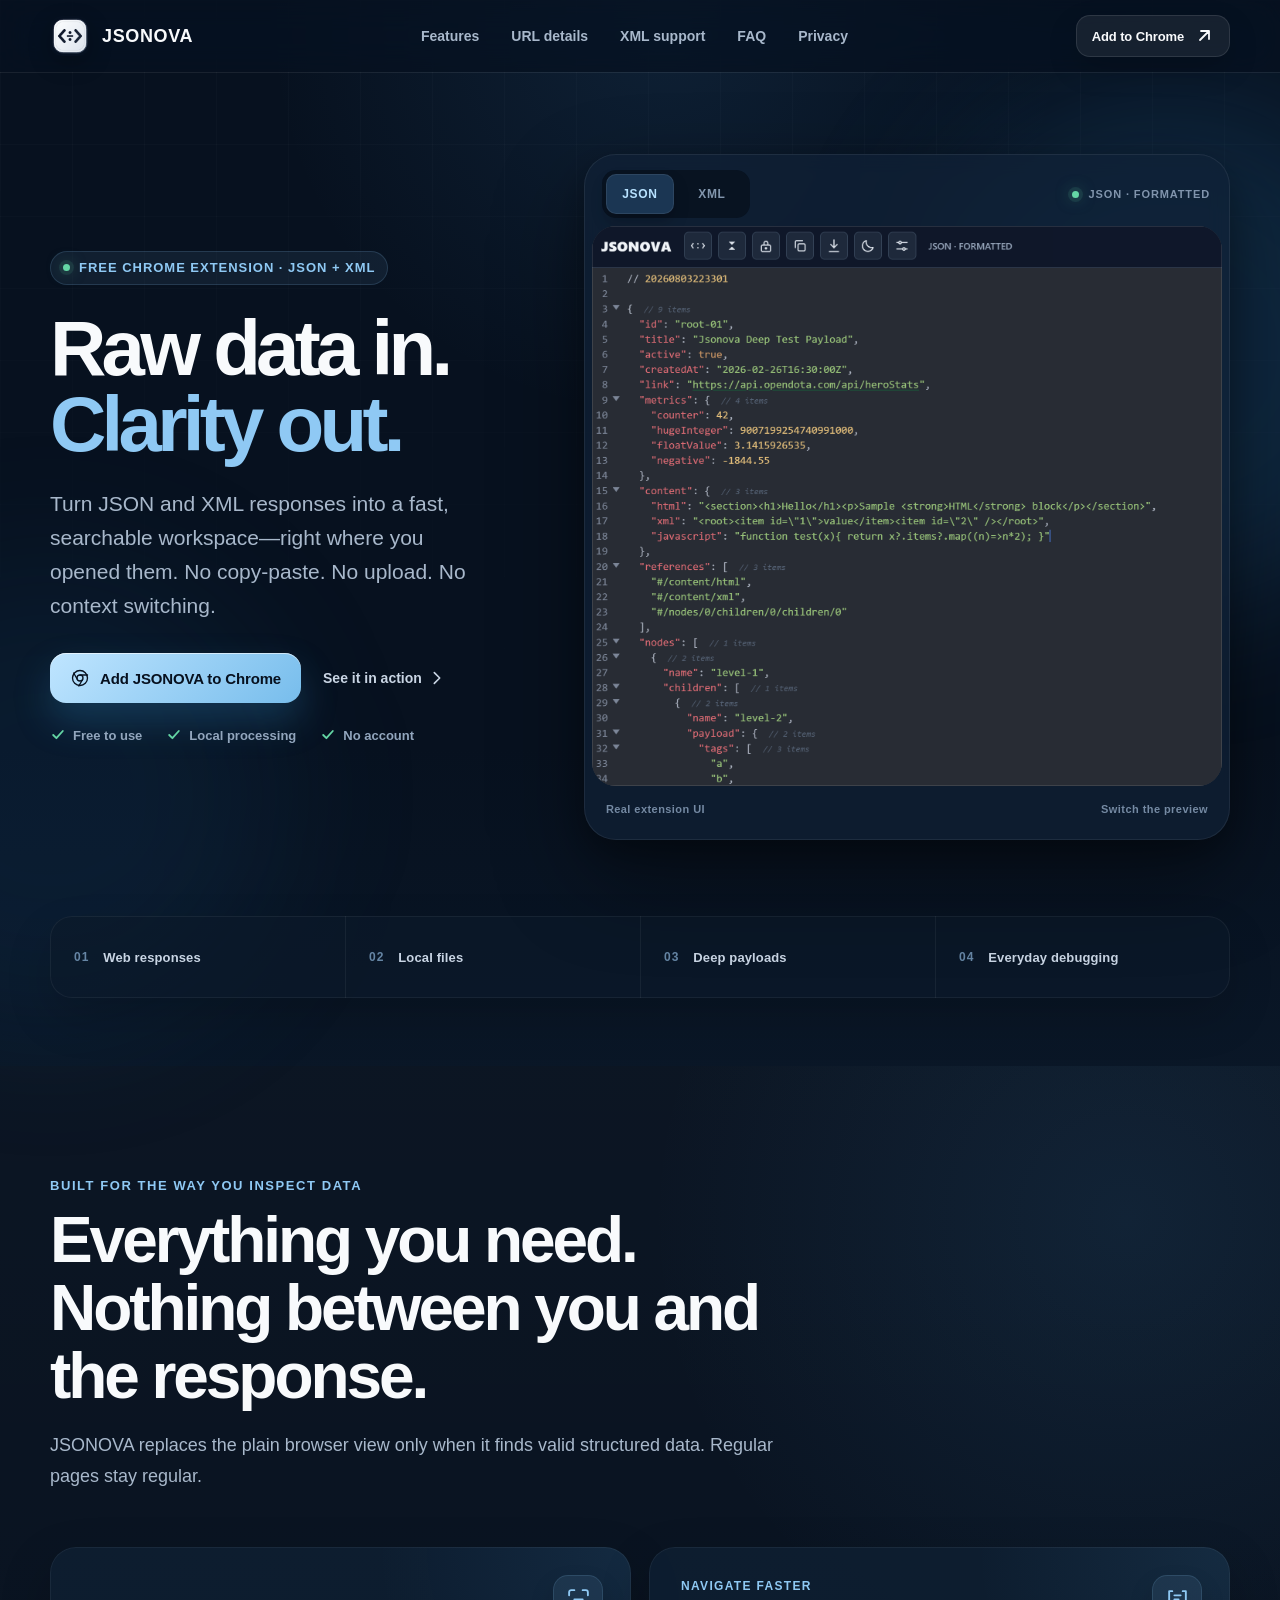
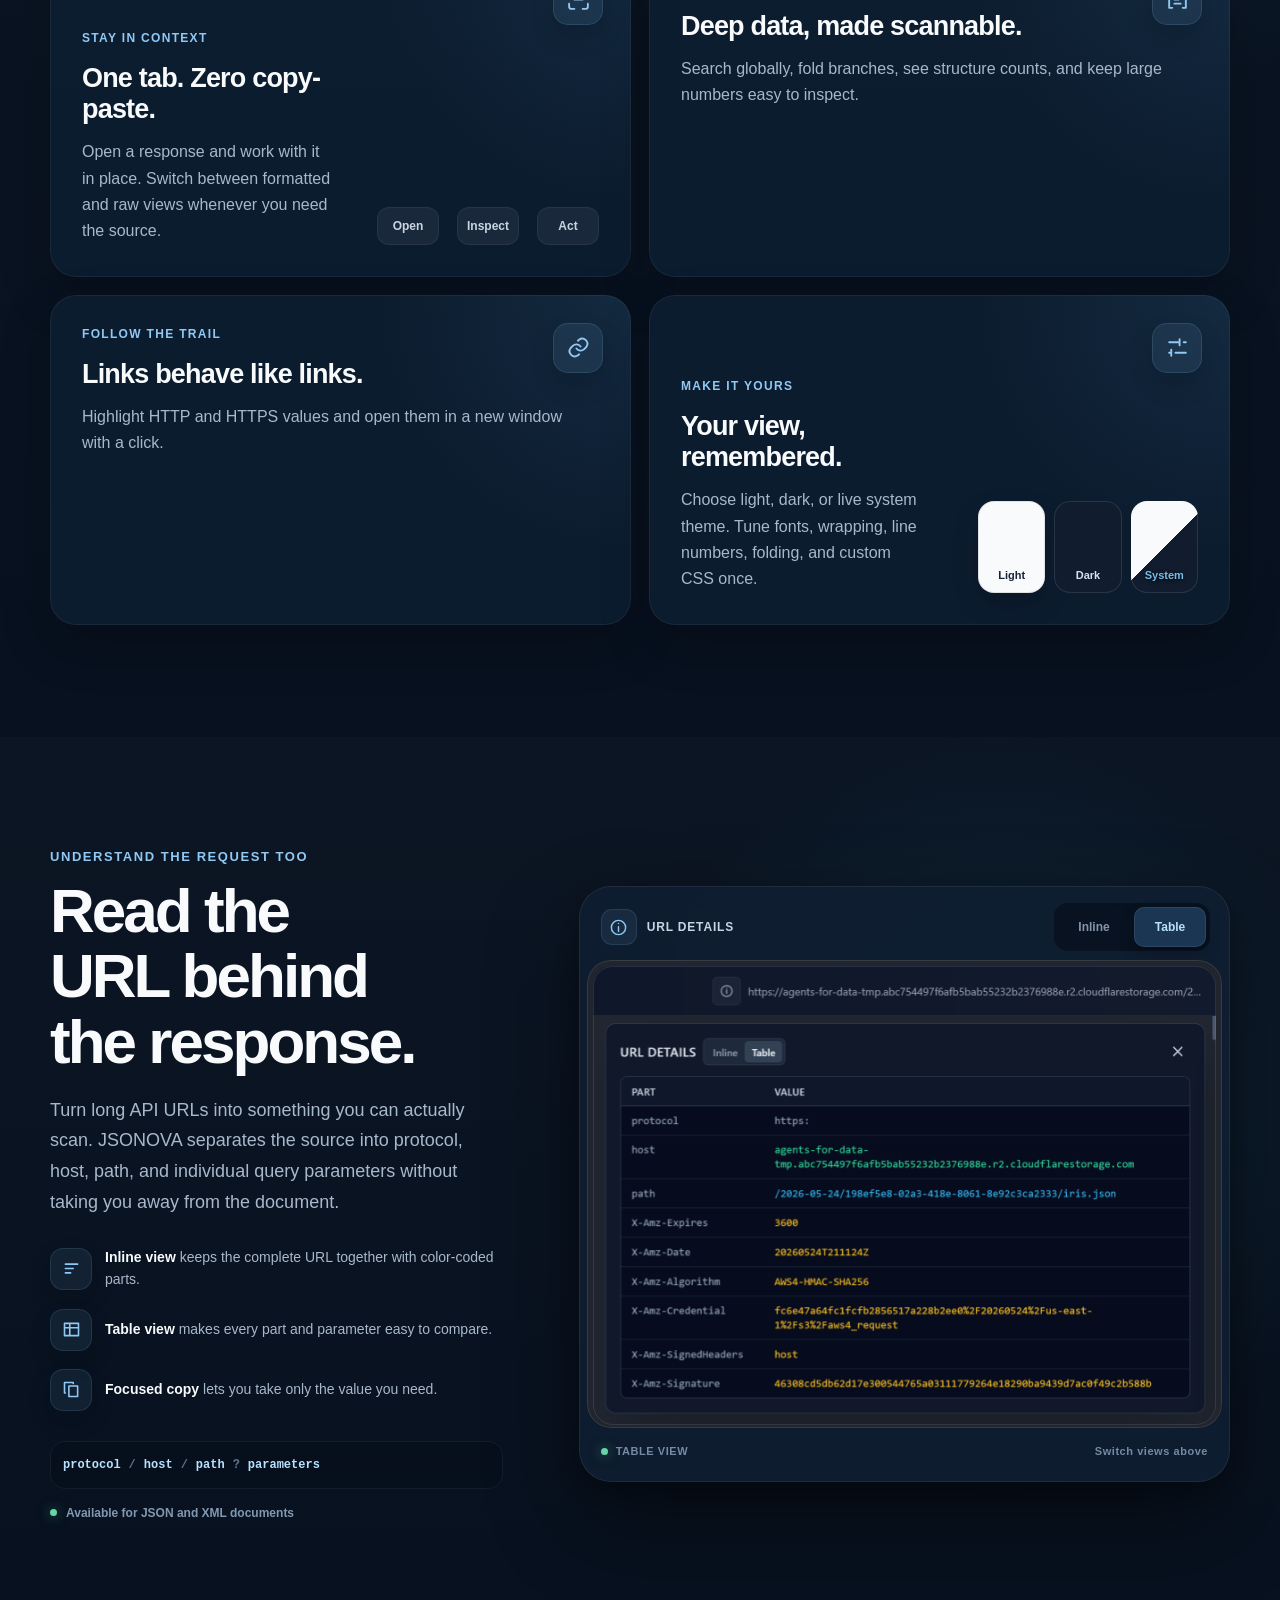
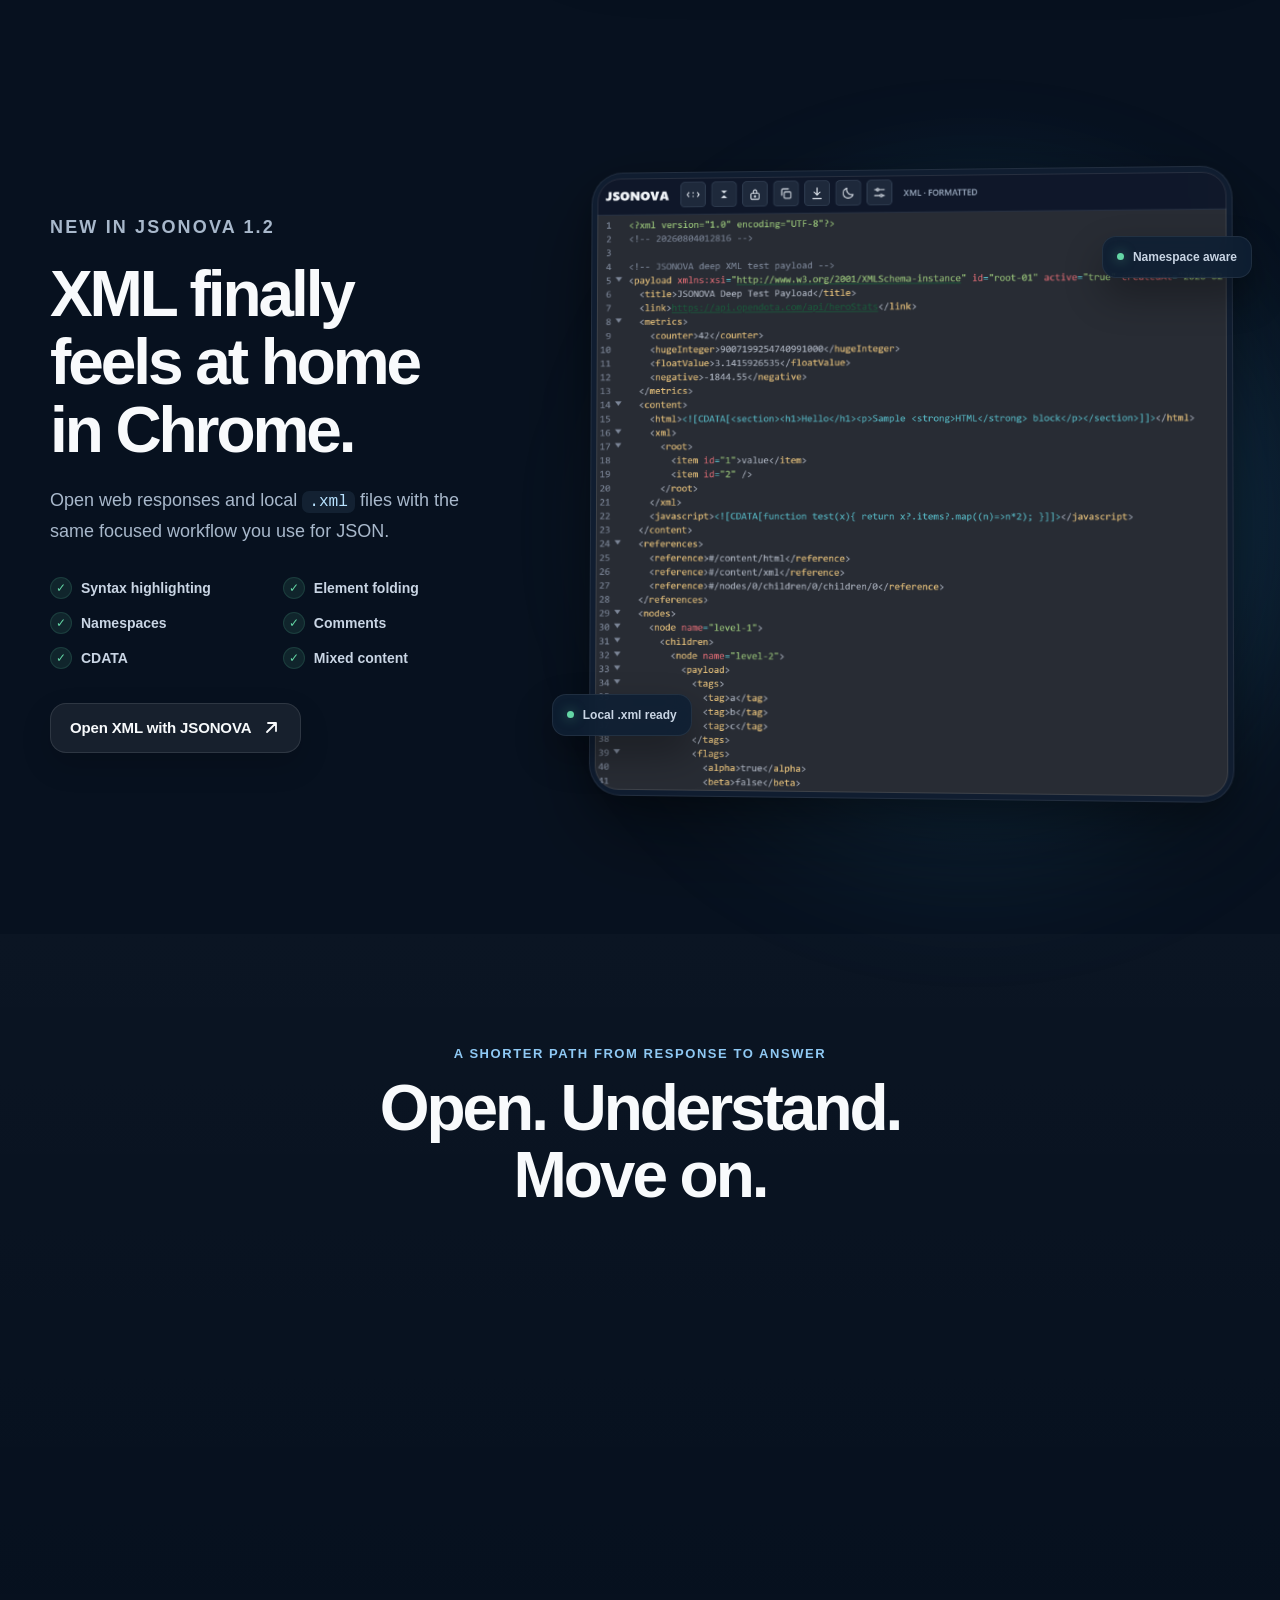
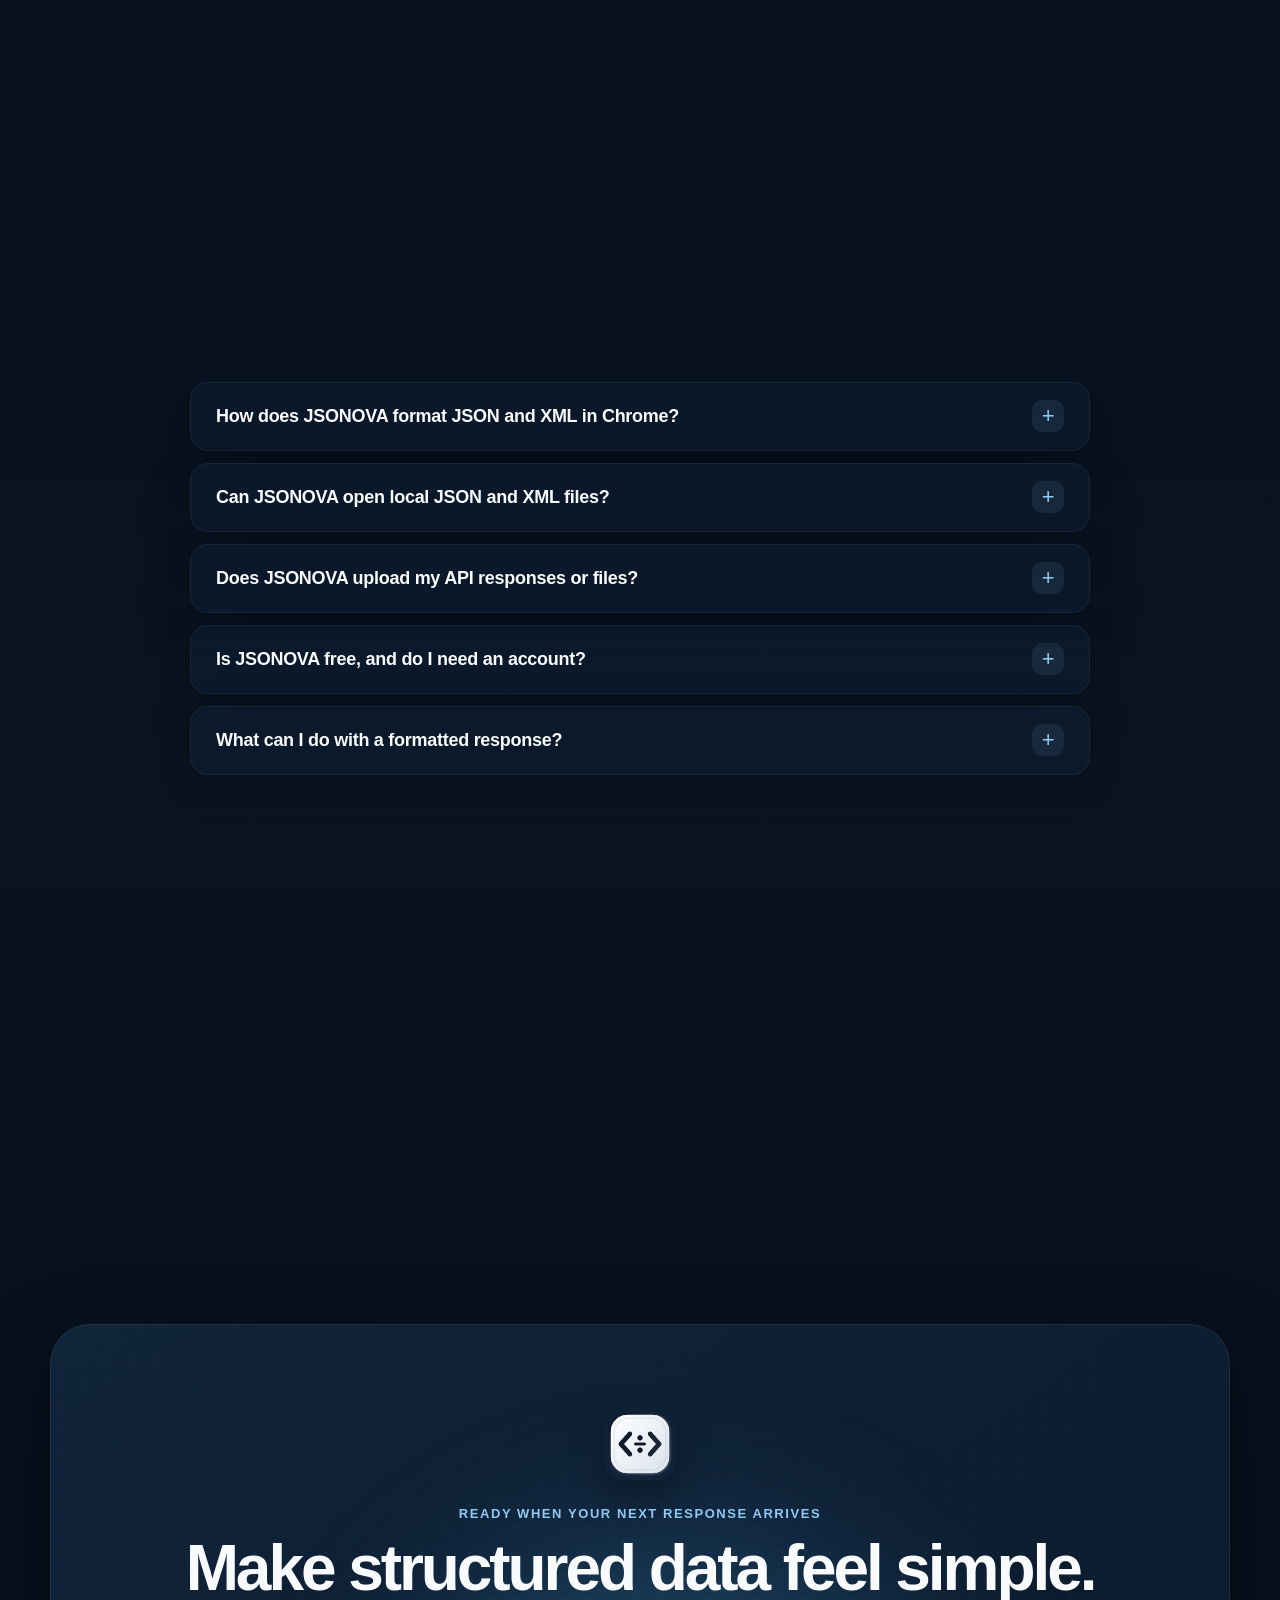
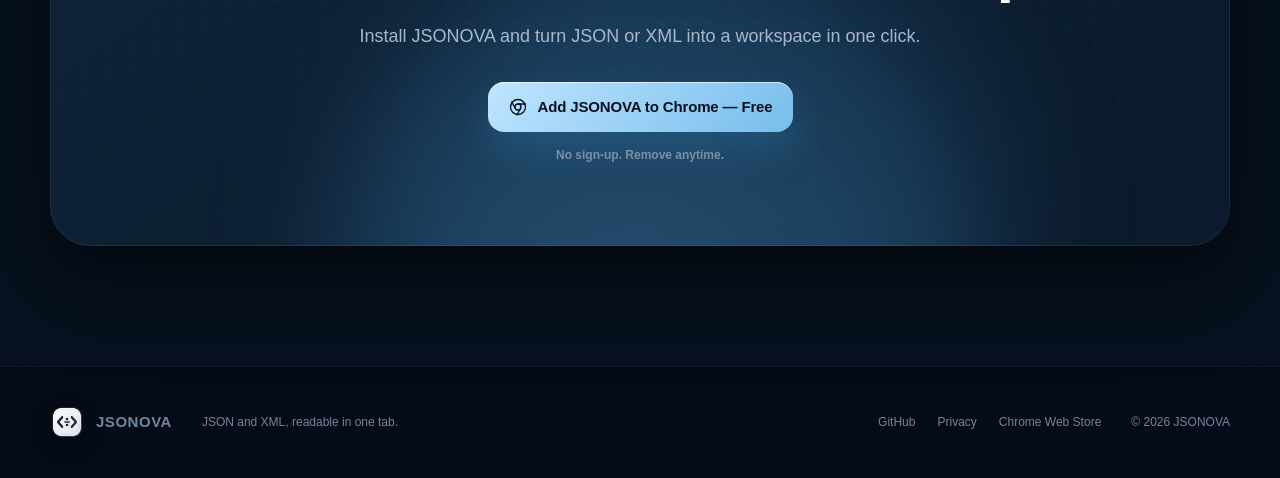
==== commit 686ba6e9: "feat(seo): improve landing page indexability" ====
--- a/index.html
+++ b/index.html
@@ -14,8 +14,11 @@
       property="og:description"
       content="Format, search, fold, copy, and download JSON or XML directly in Chrome."
     />
-    <meta property="og:image" content="assets/jsonova-social.png" />
+    <meta property="og:url" content="https://jsonova.onrender.com/" />
+    <meta property="og:site_name" content="JSONOVA" />
+    <meta property="og:image" content="https://jsonova.onrender.com/assets/jsonova-social.png" />
     <meta name="twitter:card" content="summary_large_image" />
+    <link rel="canonical" href="https://jsonova.onrender.com/" />
     <link rel="icon" href="assets/jsonova-icon.png" />
     <link rel="preload" href="assets/jsonova-json.png" as="image" fetchpriority="high" />
     <link rel="stylesheet" href="styles.css" />
@@ -23,18 +26,31 @@
     <script type="application/ld+json">
       {
         "@context": "https://schema.org",
-        "@type": "SoftwareApplication",
-        "name": "JSONOVA",
-        "applicationCategory": "DeveloperApplication",
-        "operatingSystem": "Chrome",
-        "description": "A Chrome extension that formats JSON and XML directly in the current tab.",
-        "image": "assets/jsonova-social.png",
-        "url": "https://chromewebstore.google.com/detail/lgccmeebjifcbcfpobkkcpoehgciamji",
-        "offers": {
-          "@type": "Offer",
-          "price": "0",
-          "priceCurrency": "USD"
-        }
+        "@graph": [
+          {
+            "@type": "WebSite",
+            "@id": "https://jsonova.onrender.com/#website",
+            "url": "https://jsonova.onrender.com/",
+            "name": "JSONOVA"
+          },
+          {
+            "@type": "SoftwareApplication",
+            "@id": "https://jsonova.onrender.com/#software",
+            "name": "JSONOVA",
+            "applicationCategory": "DeveloperApplication",
+            "operatingSystem": "Google Chrome",
+            "description": "A Chrome extension that formats JSON and XML directly in the current tab.",
+            "image": "https://jsonova.onrender.com/assets/jsonova-social.png",
+            "url": "https://jsonova.onrender.com/",
+            "downloadUrl": "https://chromewebstore.google.com/detail/lgccmeebjifcbcfpobkkcpoehgciamji",
+            "offers": {
+              "@type": "Offer",
+              "price": 0,
+              "priceCurrency": "USD",
+              "url": "https://chromewebstore.google.com/detail/lgccmeebjifcbcfpobkkcpoehgciamji"
+            }
+          }
+        ]
       }
     </script>
     <script src="script.js" defer></script>
@@ -52,6 +68,7 @@
           <a href="#features">Features</a>
           <a href="#url-details">URL details</a>
           <a href="#xml">XML support</a>
+          <a href="#faq">FAQ</a>
           <a href="#privacy">Privacy</a>
         </nav>
         <a
@@ -438,6 +455,65 @@
         </div>
       </section>
 
+      <section id="faq" class="section-shell faq-section">
+        <div class="container">
+          <div class="section-heading section-heading-centered reveal">
+            <p class="kicker">Frequently asked questions</p>
+            <h2>JSONOVA FAQ</h2>
+            <p>Quick answers about using the JSON and XML formatter for Chrome.</p>
+          </div>
+
+          <div class="faq-list">
+            <details class="faq-item">
+              <summary>How does JSONOVA format JSON and XML in Chrome?</summary>
+              <div class="faq-answer">
+                <p>
+                  JSONOVA detects valid JSON or XML in the current tab and replaces the plain browser view with a
+                  searchable, foldable workspace. Regular web pages remain unchanged.
+                </p>
+              </div>
+            </details>
+
+            <details class="faq-item">
+              <summary>Can JSONOVA open local JSON and XML files?</summary>
+              <div class="faq-answer">
+                <p>
+                  Yes. Enable <strong>Allow access to file URLs</strong> in Chrome's extension settings, then open a
+                  local <code>.json</code> or <code>.xml</code> file in Chrome.
+                </p>
+              </div>
+            </details>
+
+            <details class="faq-item">
+              <summary>Does JSONOVA upload my API responses or files?</summary>
+              <div class="faq-answer">
+                <p>
+                  No. JSONOVA processes JSON, XML, URLs, and viewer preferences locally in your browser and does not
+                  send them to JSONOVA-controlled servers, analytics, or advertising services.
+                </p>
+              </div>
+            </details>
+
+            <details class="faq-item">
+              <summary>Is JSONOVA free, and do I need an account?</summary>
+              <div class="faq-answer">
+                <p>JSONOVA is free to use and does not require an account or sign-up.</p>
+              </div>
+            </details>
+
+            <details class="faq-item">
+              <summary>What can I do with a formatted response?</summary>
+              <div class="faq-answer">
+                <p>
+                  Search the full document, fold nested structures, switch between raw and formatted views, inspect
+                  URL parts, follow links, copy content, or download the JSON or XML file.
+                </p>
+              </div>
+            </details>
+          </div>
+        </div>
+      </section>
+
       <section id="privacy" class="section-shell privacy-section">
         <div class="container privacy-card reveal">
           <div class="privacy-mark">
--- a/styles.css
+++ b/styles.css
@@ -1147,6 +1147,85 @@
   margin-bottom: 54px;
 }
 
+.faq-section {
+  background: linear-gradient(180deg, rgba(255, 255, 255, 0), rgba(255, 255, 255, 0.018));
+}
+
+.faq-list {
+  display: grid;
+  max-width: 900px;
+  gap: 12px;
+  margin-inline: auto;
+}
+
+.faq-item {
+  overflow: hidden;
+  border-radius: 18px;
+  background: rgba(13, 28, 46, 0.78);
+  box-shadow: var(--shadow-card);
+}
+
+.faq-item summary {
+  position: relative;
+  padding: 24px 68px 24px 26px;
+  color: var(--text);
+  cursor: pointer;
+  font-size: 18px;
+  font-weight: 750;
+  letter-spacing: -0.015em;
+  list-style: none;
+}
+
+.faq-item summary::-webkit-details-marker {
+  display: none;
+}
+
+.faq-item summary::after {
+  position: absolute;
+  top: 50%;
+  right: 26px;
+  display: grid;
+  width: 32px;
+  height: 32px;
+  place-items: center;
+  border-radius: 10px;
+  background: rgba(143, 201, 244, 0.09);
+  color: var(--accent);
+  content: "+";
+  font-size: 22px;
+  font-weight: 500;
+  transform: translateY(-50%);
+}
+
+.faq-item[open] summary::after {
+  content: "−";
+}
+
+.faq-item summary:focus-visible {
+  outline: 2px solid var(--accent-bright);
+  outline-offset: -4px;
+}
+
+.faq-answer {
+  padding: 0 26px 24px;
+  box-shadow: inset 0 1px rgba(255, 255, 255, 0.055);
+}
+
+.faq-answer p {
+  max-width: 780px;
+  margin: 0;
+  padding-top: 20px;
+  color: var(--muted);
+  font-size: 16px;
+  line-height: 1.7;
+}
+
+.faq-answer code {
+  color: var(--accent-bright);
+  font-family: "SFMono-Regular", Consolas, "Liberation Mono", monospace;
+  font-size: 0.9em;
+}
+
 .privacy-section {
   padding-block: 64px;
 }
@@ -1630,6 +1709,19 @@
     margin-bottom: 42px;
   }
 
+  .faq-item summary {
+    padding: 21px 60px 21px 22px;
+    font-size: 17px;
+  }
+
+  .faq-item summary::after {
+    right: 20px;
+  }
+
+  .faq-answer {
+    padding: 0 22px 22px;
+  }
+
   .privacy-card {
     grid-template-columns: 1fr;
     padding: 30px;
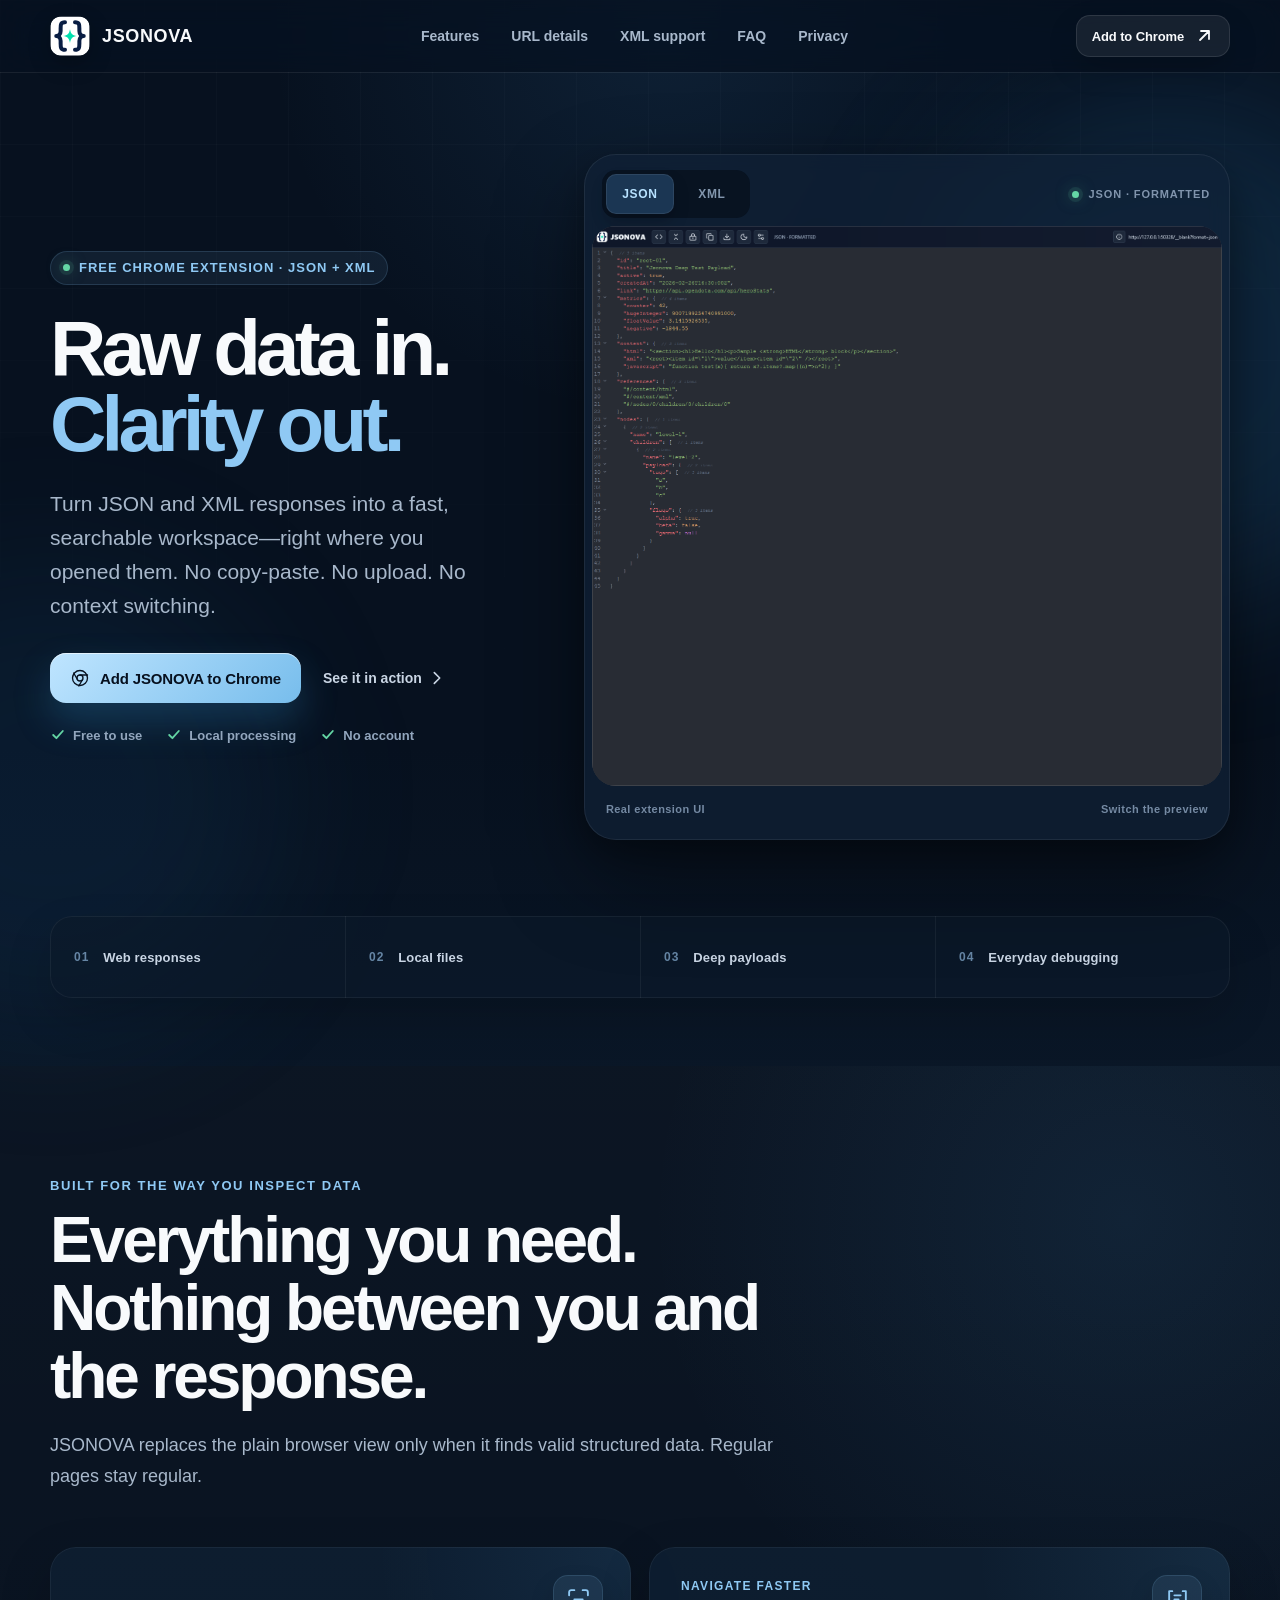
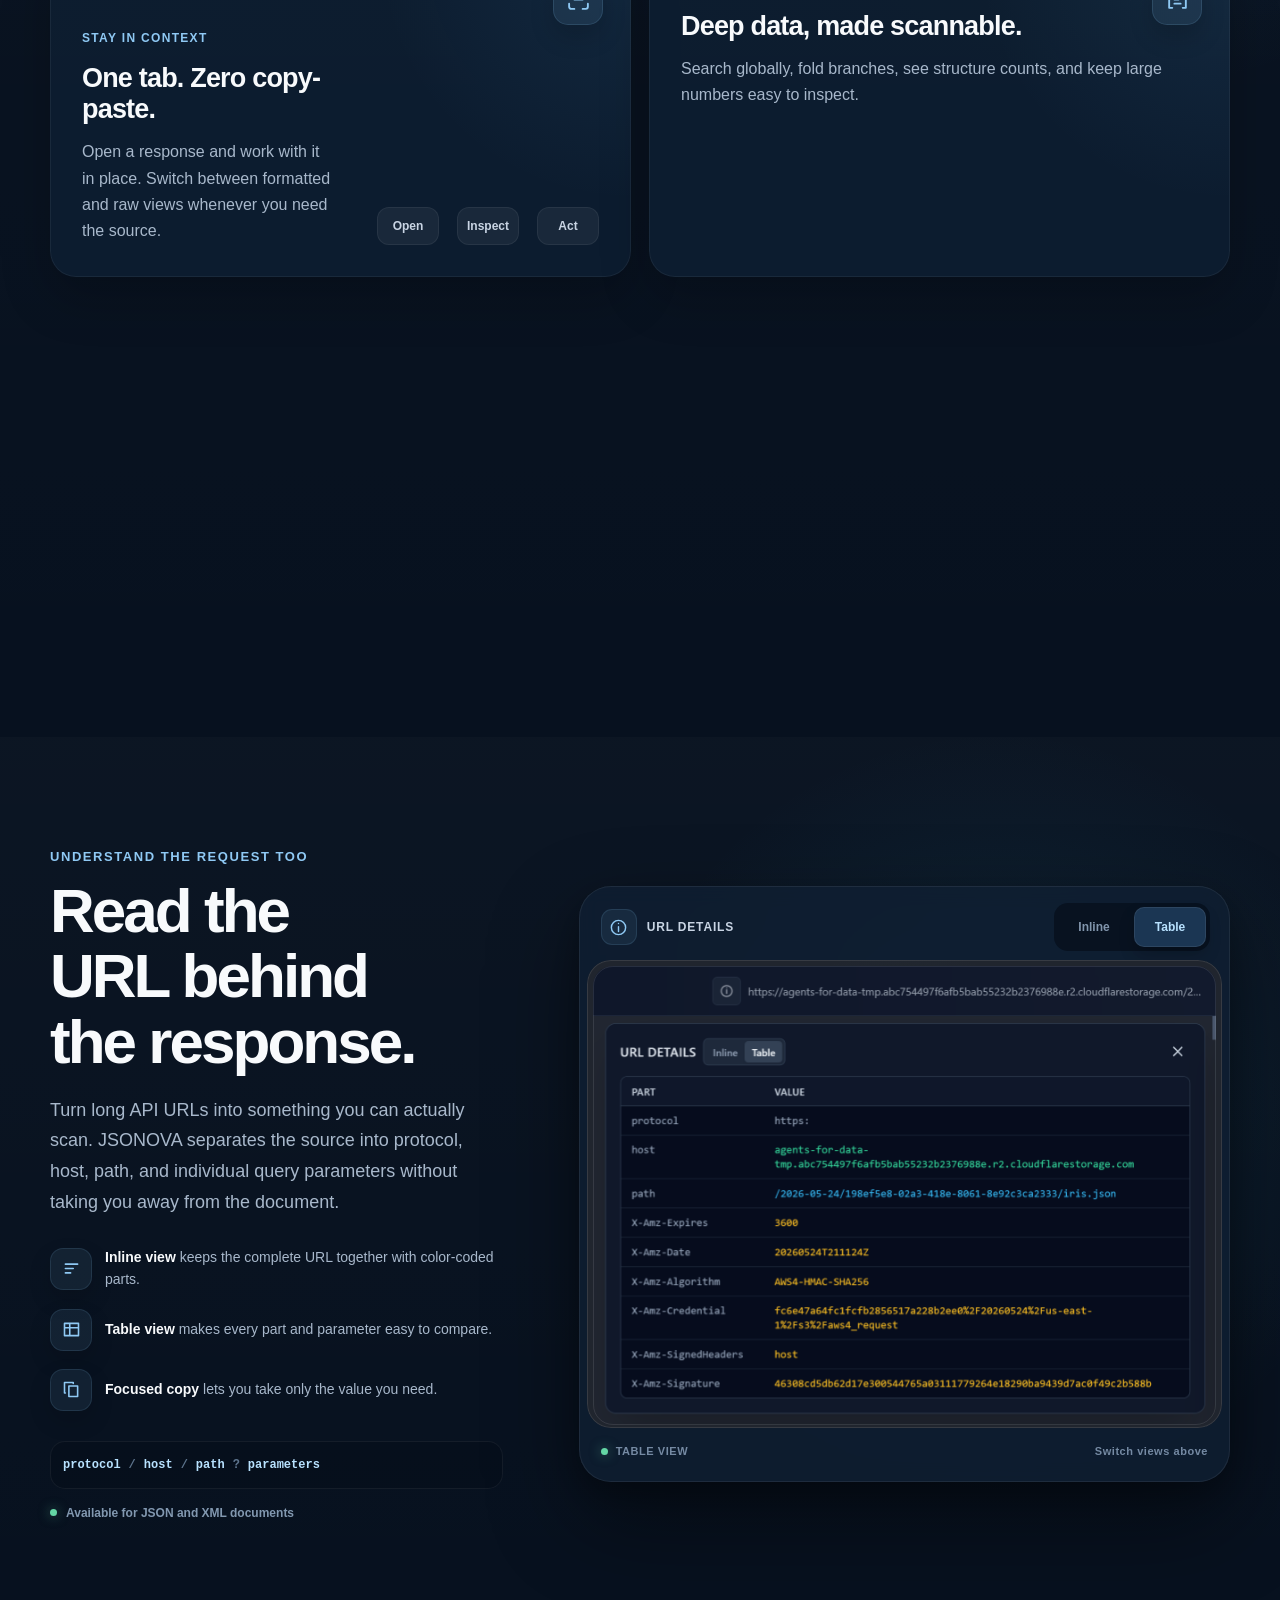
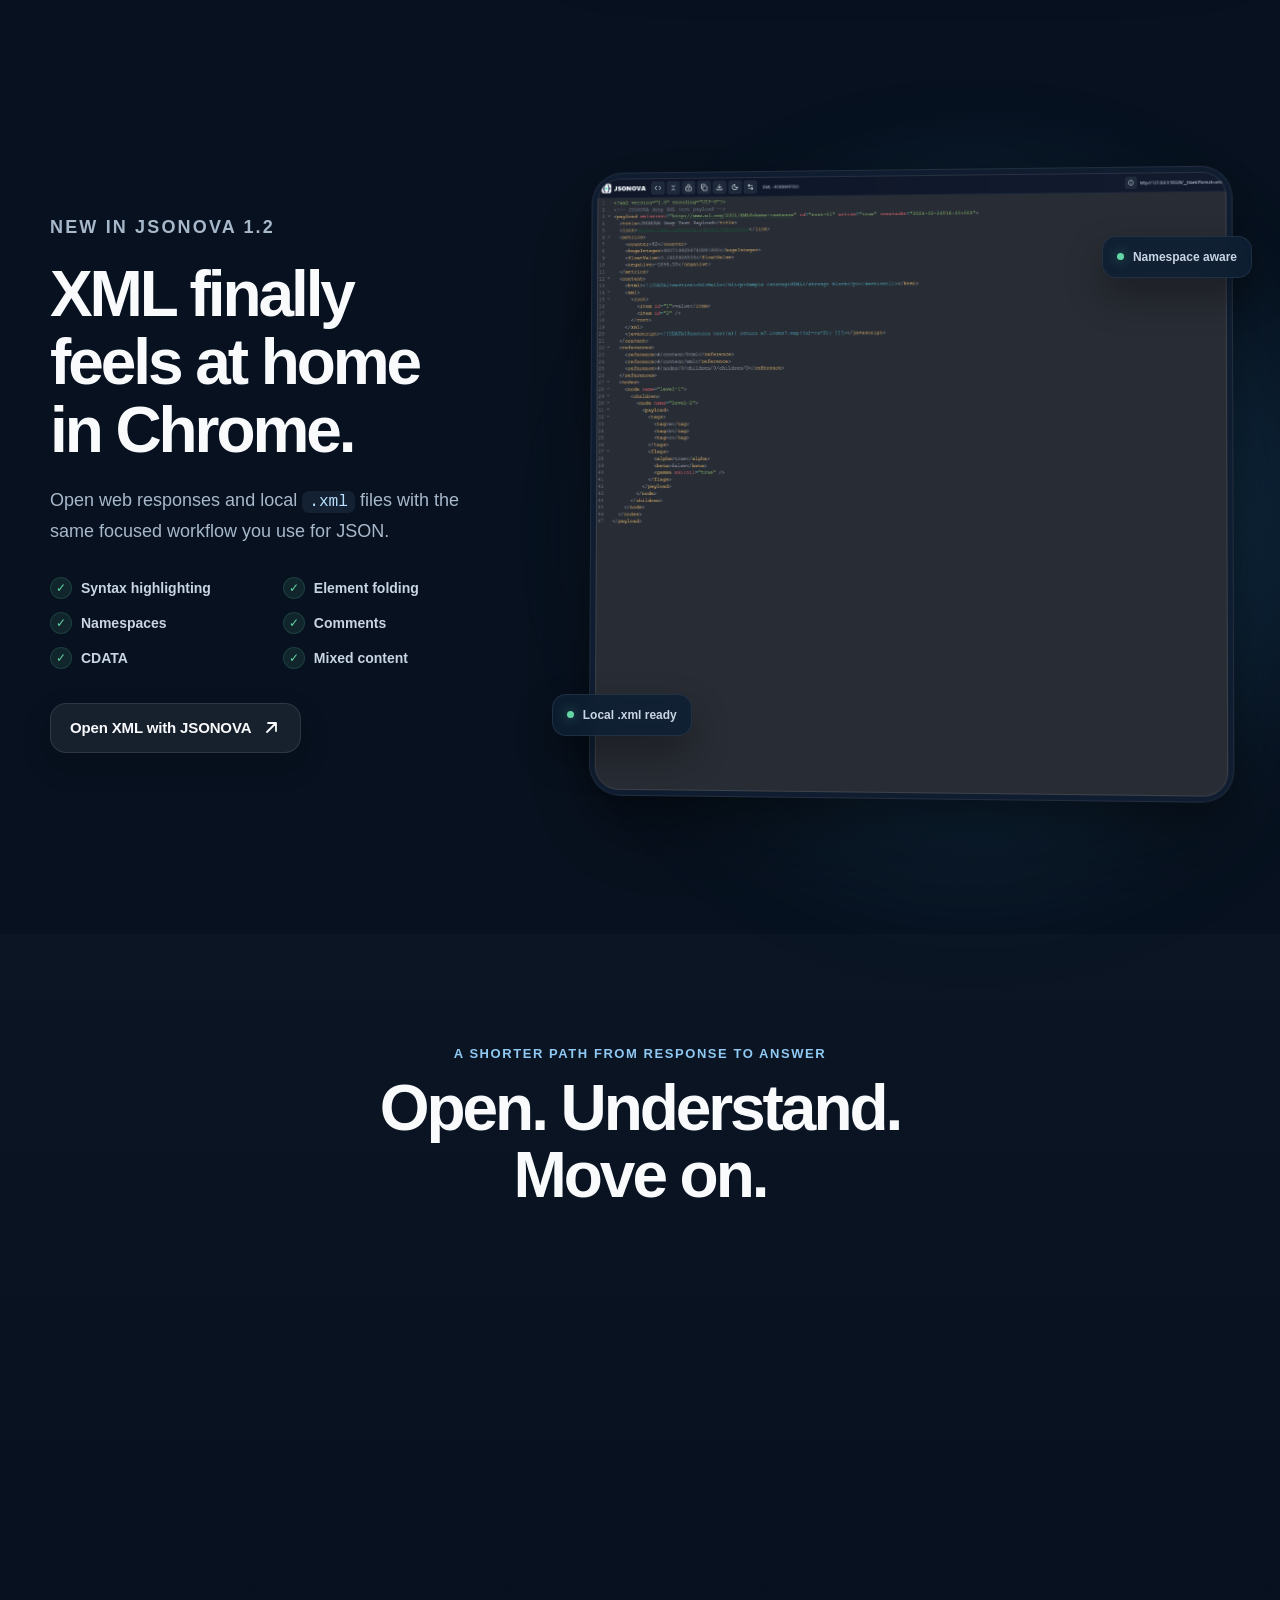
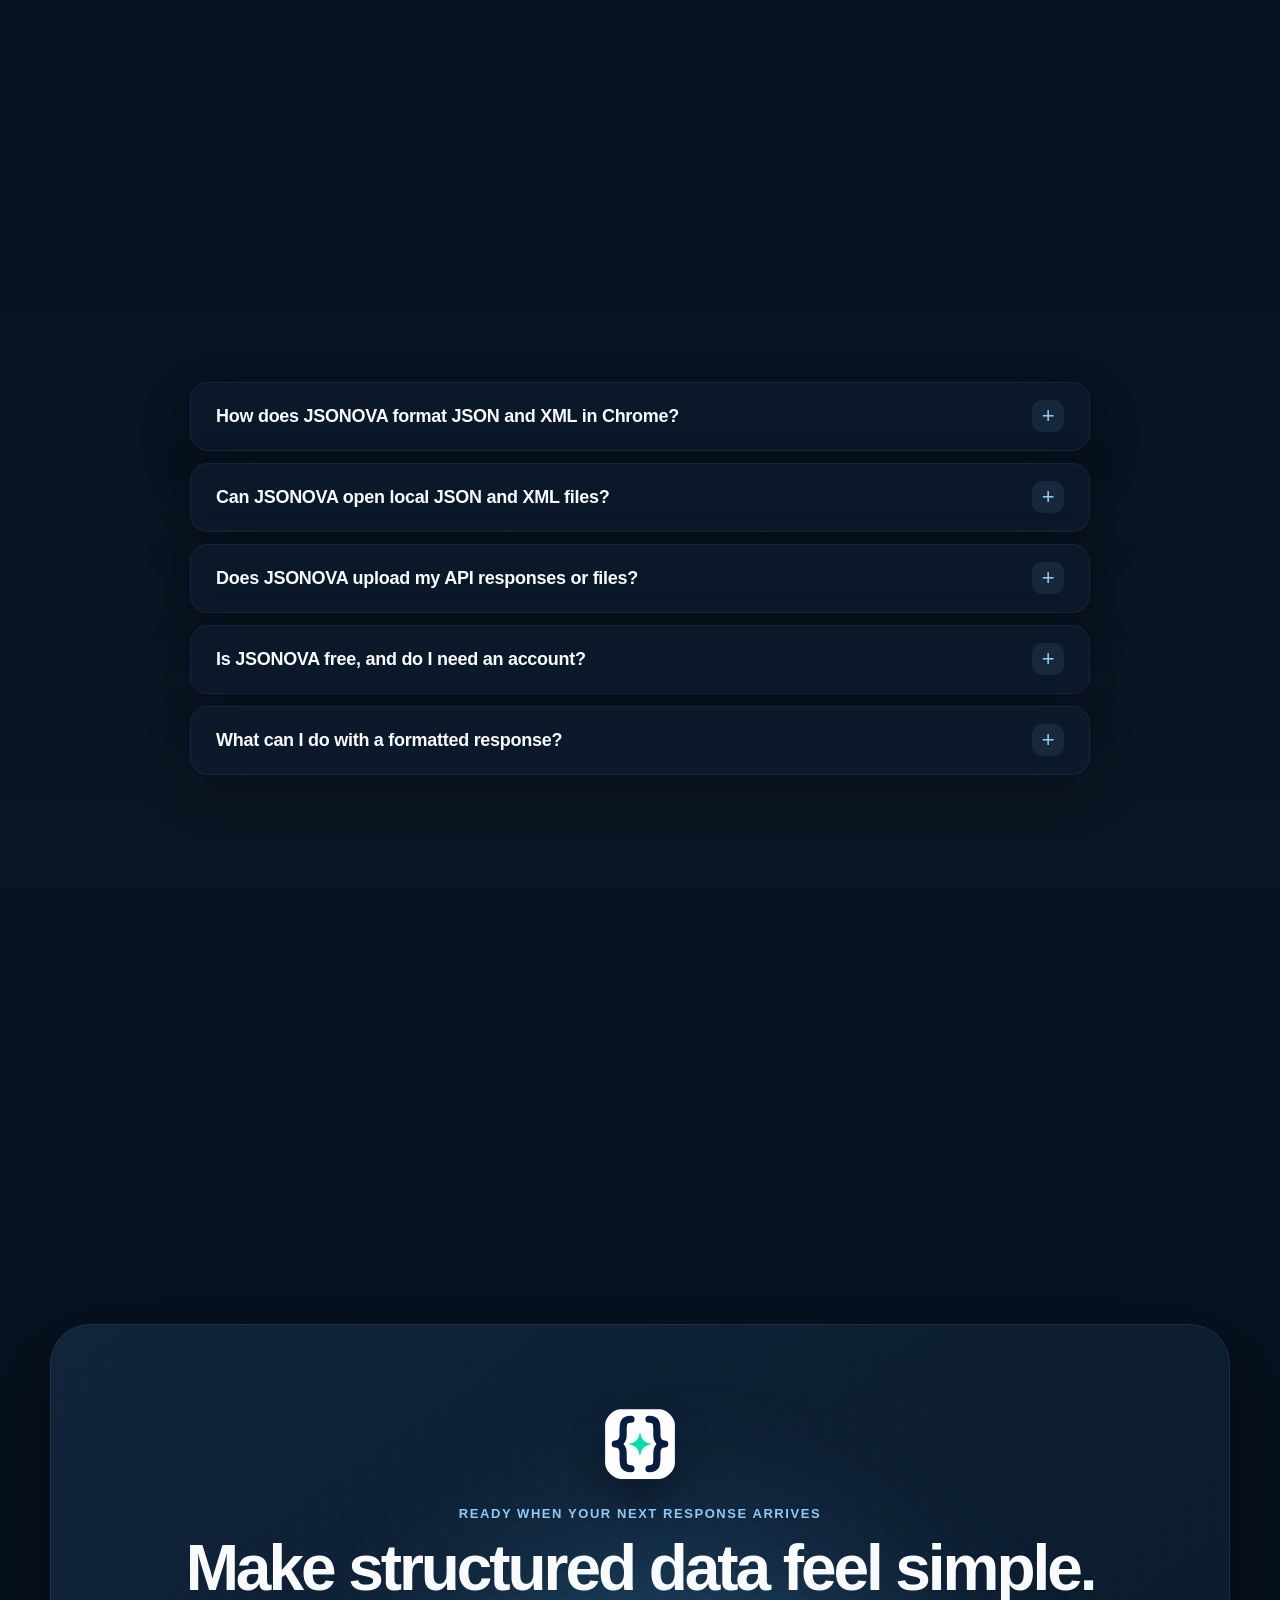
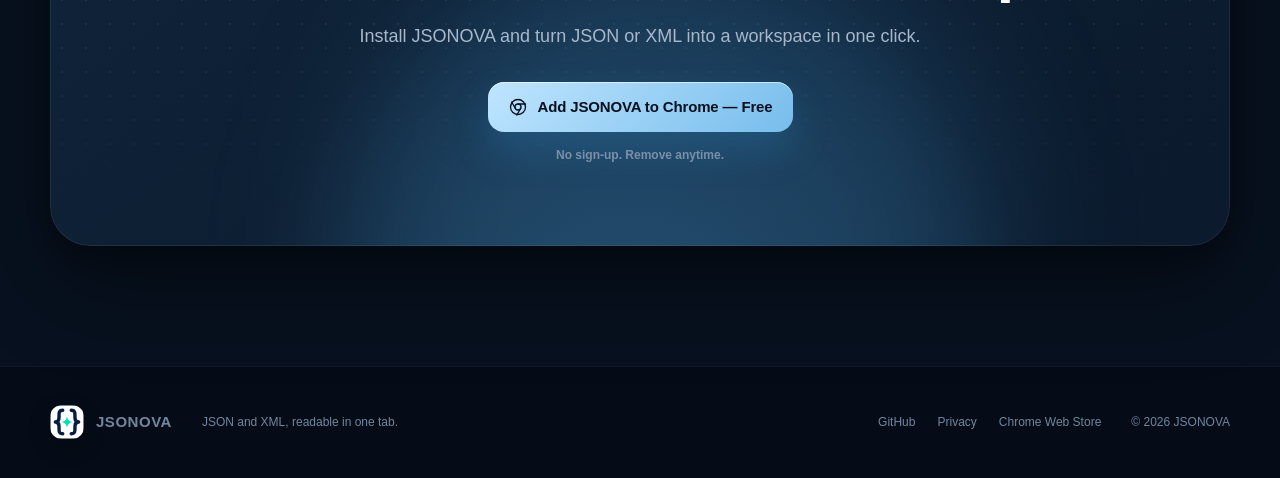
==== commit e80970ee: "feat(brand): adopt braces and nova logo" ====
--- a/index.html
+++ b/index.html
@@ -19,7 +19,10 @@
     <meta property="og:image" content="https://jsonova.onrender.com/assets/jsonova-social.png" />
     <meta name="twitter:card" content="summary_large_image" />
     <link rel="canonical" href="https://jsonova.onrender.com/" />
-    <link rel="icon" href="assets/jsonova-icon.png" />
+    <link rel="icon" type="image/svg+xml" href="assets/jsonova-icon.svg" />
+    <link rel="icon" type="image/png" sizes="32x32" href="assets/favicon-32.png" />
+    <link rel="icon" type="image/png" sizes="16x16" href="assets/favicon-16.png" />
+    <link rel="apple-touch-icon" sizes="180x180" href="assets/apple-touch-icon.png" />
     <link rel="preload" href="assets/jsonova-json.png" as="image" fetchpriority="high" />
     <link rel="stylesheet" href="styles.css" />
     <title>JSONOVA — JSON & XML Formatter for Chrome</title>
@@ -61,7 +64,7 @@
     <header class="site-header">
       <div class="container header-inner">
         <a class="brand" href="#top" aria-label="JSONOVA home">
-          <img src="assets/jsonova-icon.png" alt="" width="40" height="40" />
+          <img src="assets/jsonova-icon.svg" alt="" width="40" height="40" />
           <span>JSONOVA</span>
         </a>
         <nav class="main-nav" aria-label="Primary navigation">
@@ -537,7 +540,7 @@
       <section class="section-shell final-cta-section">
         <div class="container final-cta reveal">
           <div class="final-orb" aria-hidden="true"></div>
-          <img src="assets/jsonova-icon.png" alt="" width="72" height="72" loading="lazy" />
+          <img src="assets/jsonova-icon.svg" alt="" width="72" height="72" loading="lazy" />
           <p class="kicker">Ready when your next response arrives</p>
           <h2>Make structured data feel simple.</h2>
           <p>Install JSONOVA and turn JSON or XML into a workspace in one click.</p>
@@ -562,7 +565,7 @@
     <footer class="site-footer">
       <div class="container footer-inner">
         <a class="brand brand-footer" href="#top" aria-label="JSONOVA home">
-          <img src="assets/jsonova-icon.png" alt="" width="34" height="34" loading="lazy" />
+          <img src="assets/jsonova-icon.svg" alt="" width="34" height="34" loading="lazy" />
           <span>JSONOVA</span>
         </a>
         <p>JSON and XML, readable in one tab.</p>
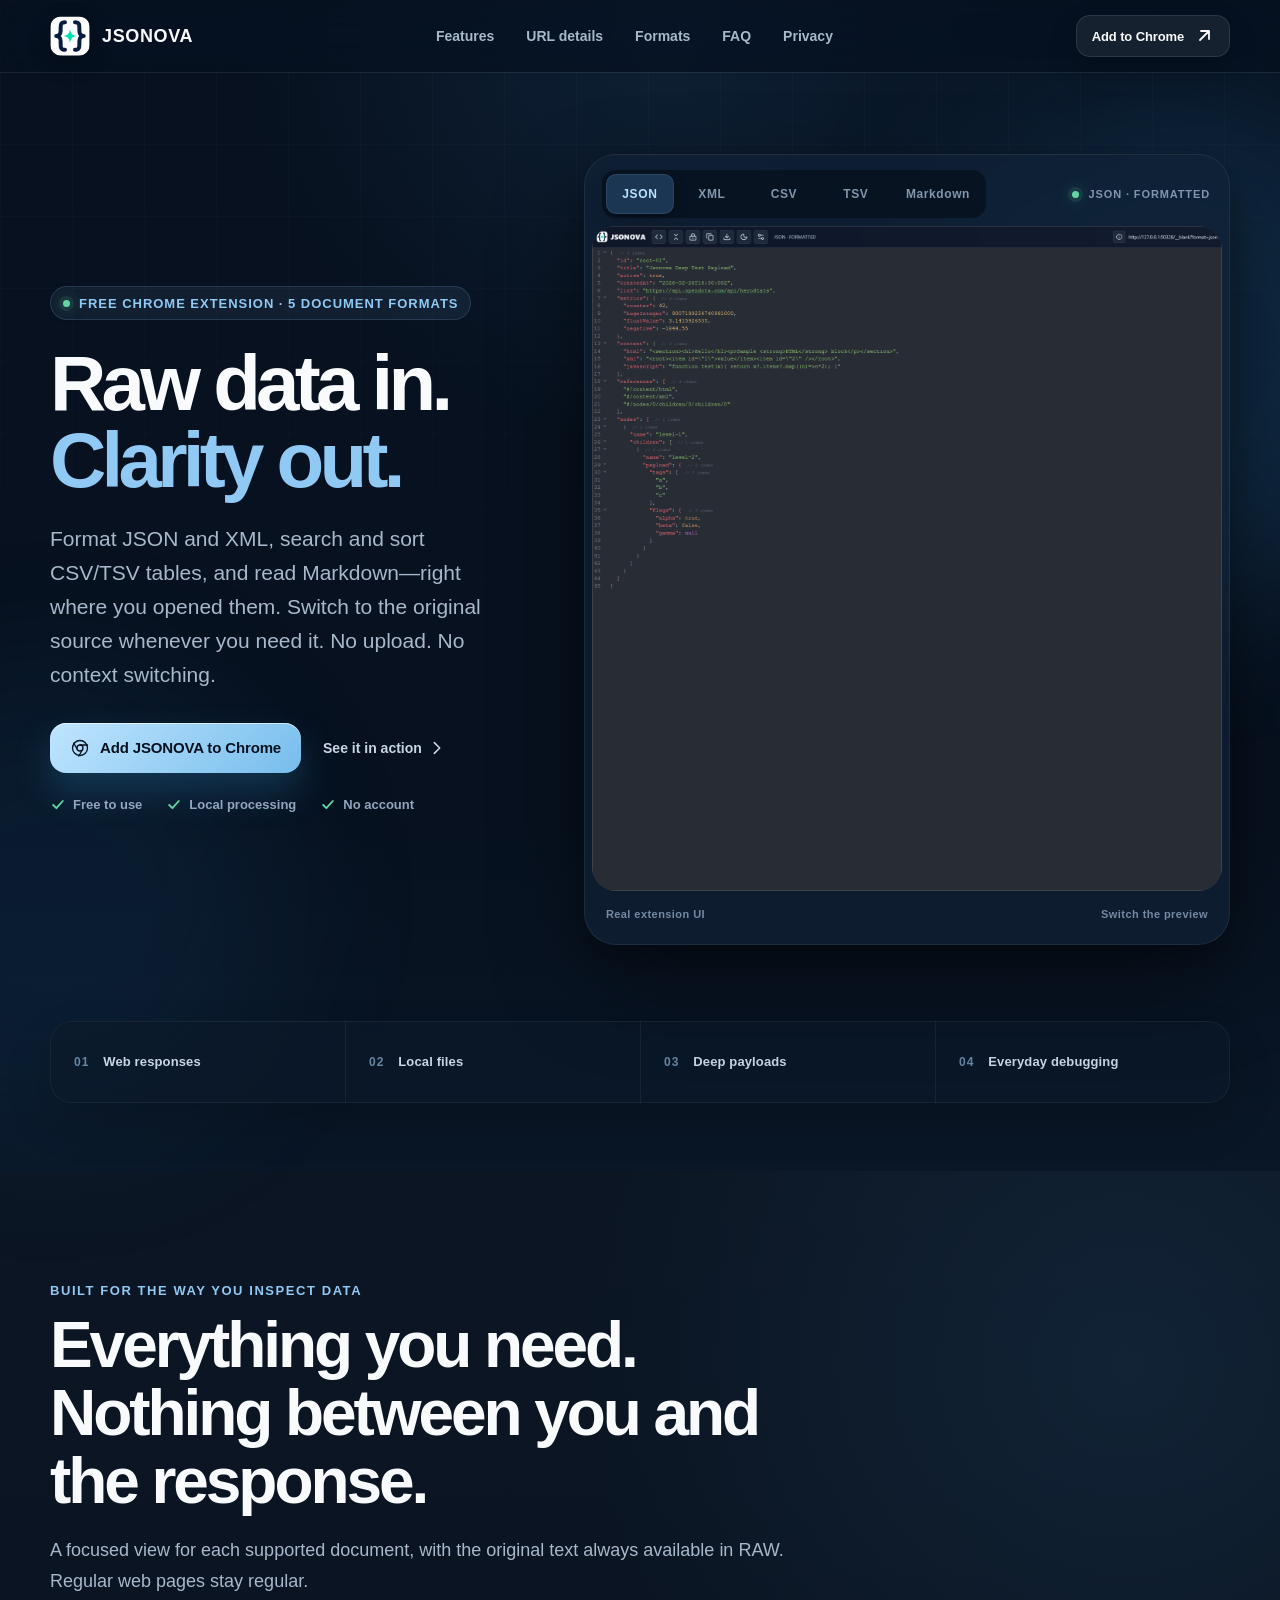
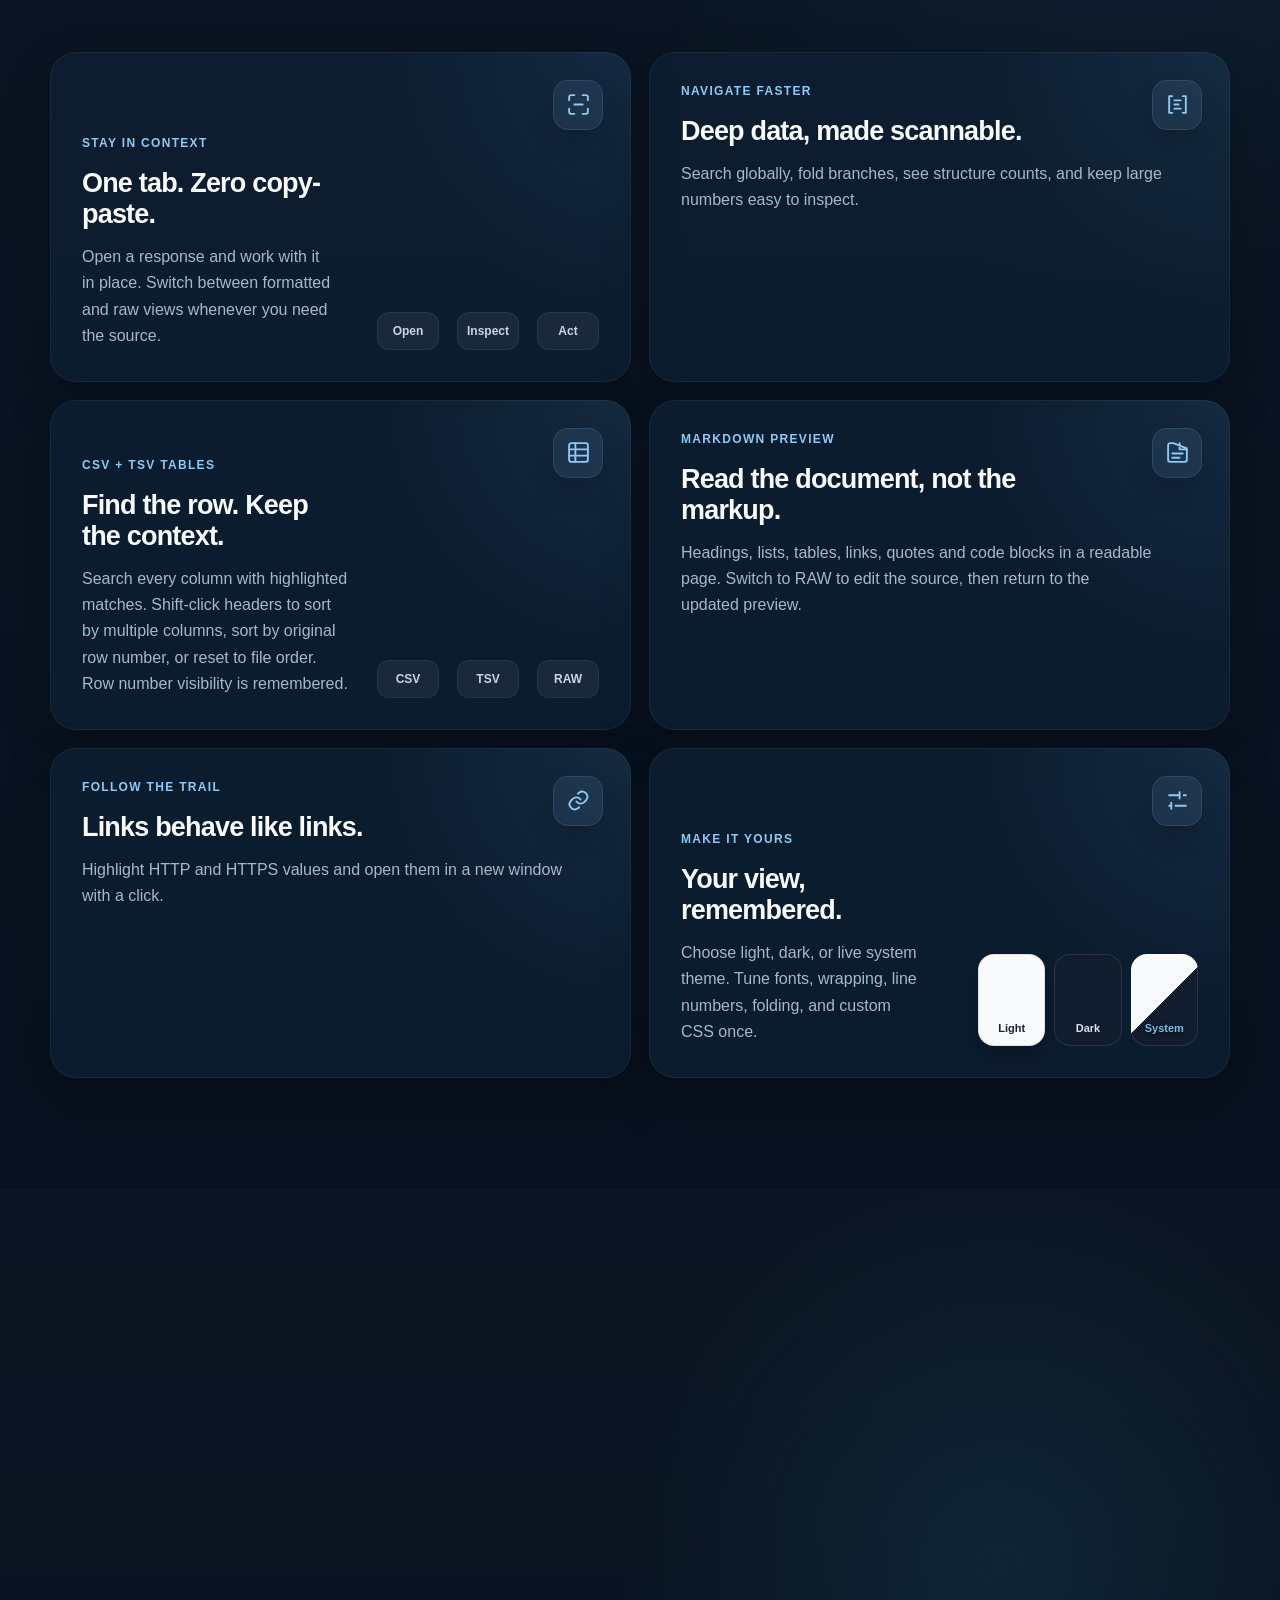
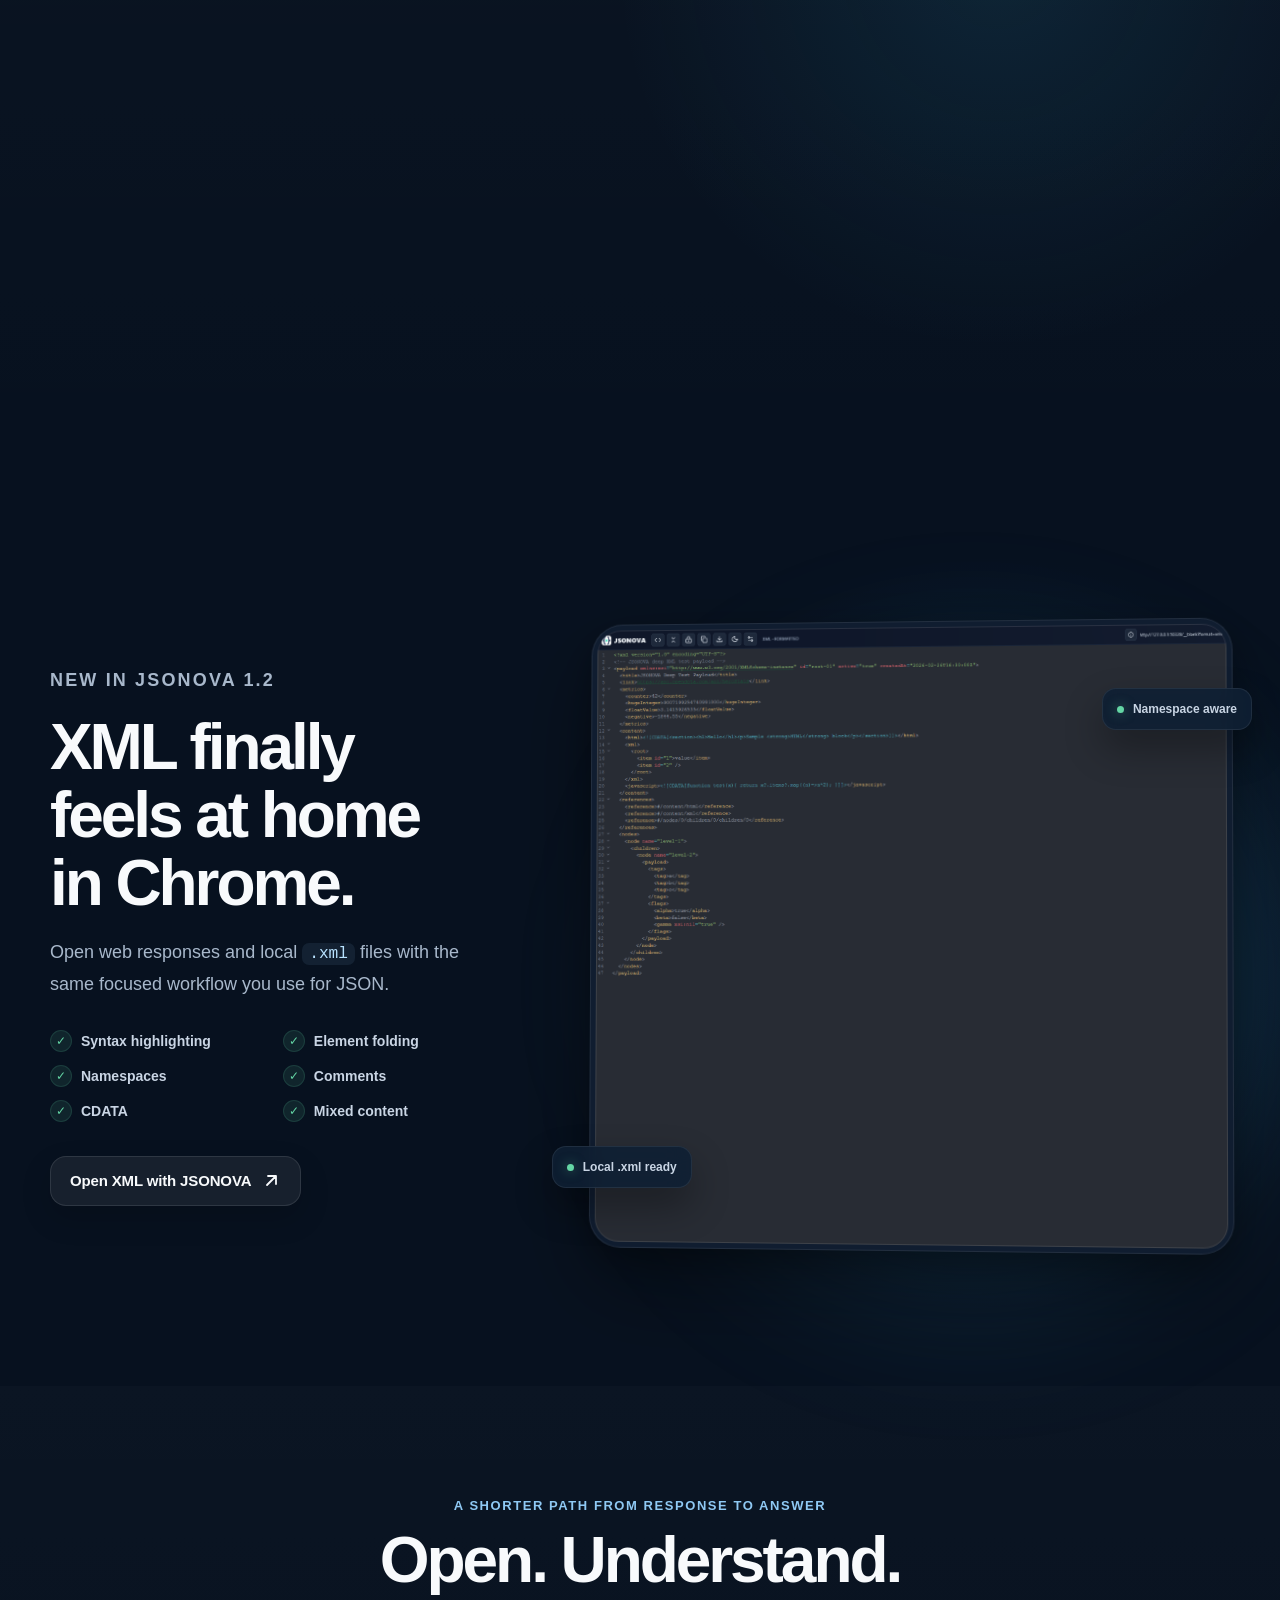
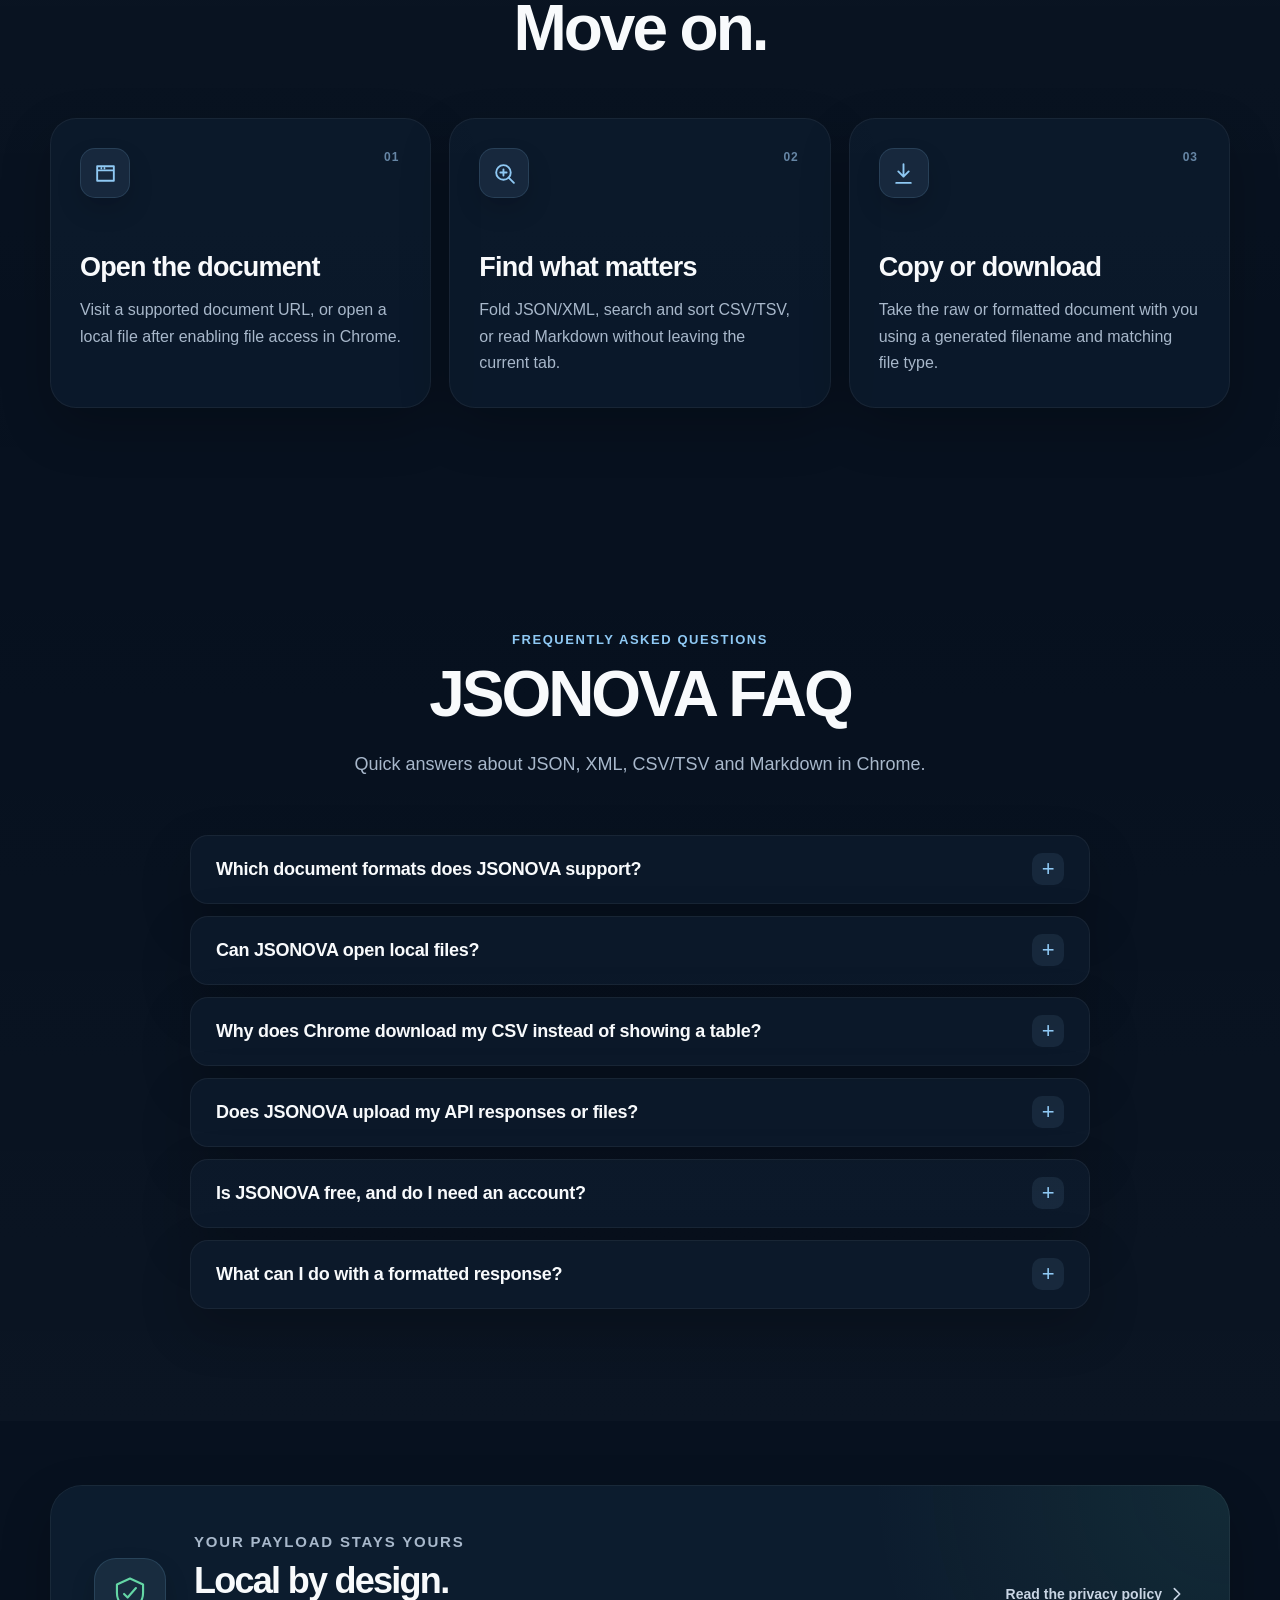
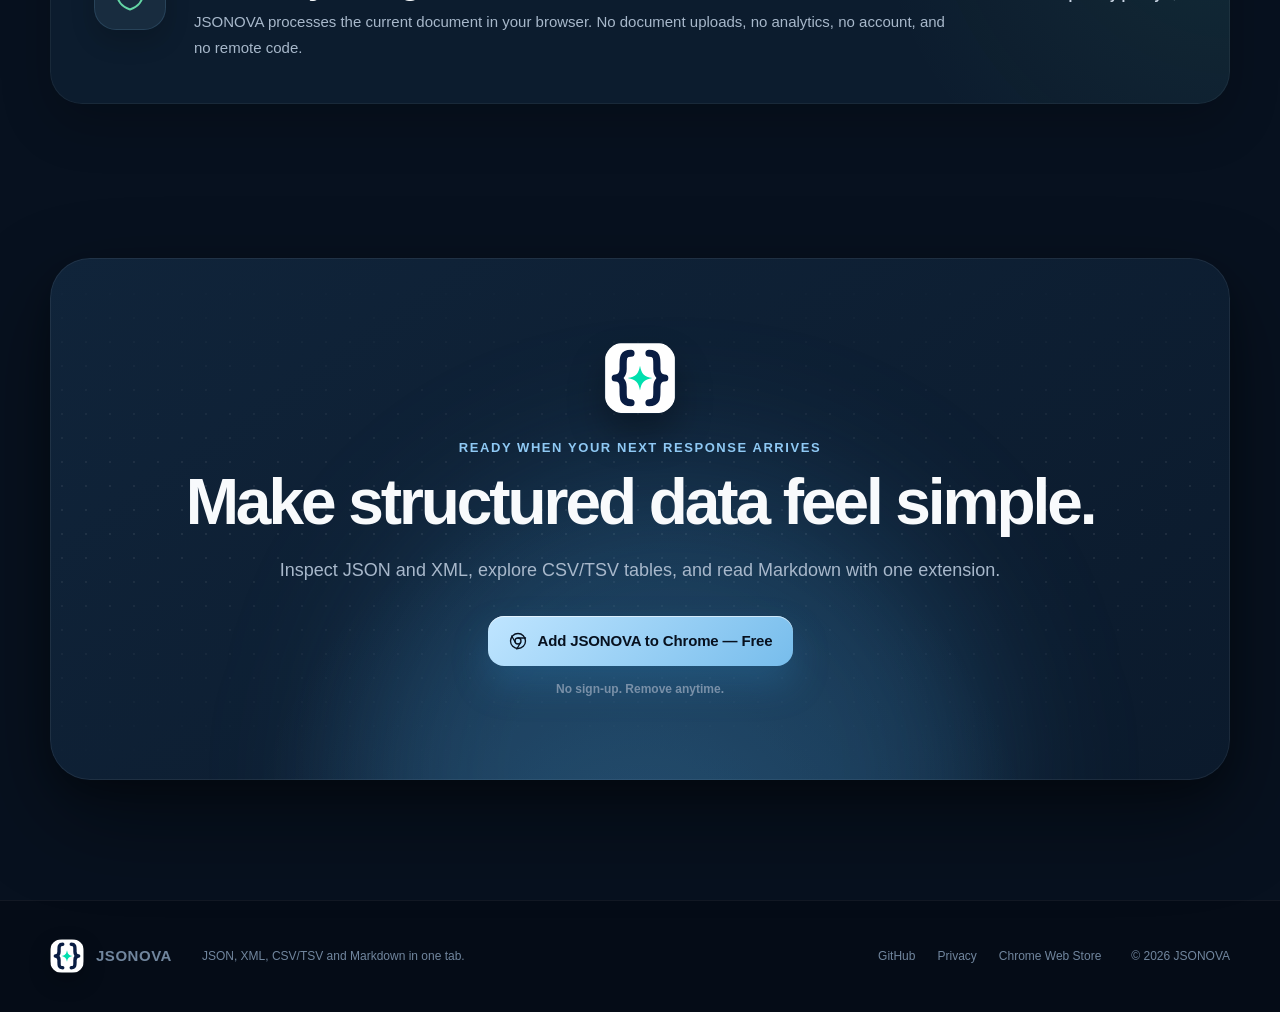
==== commit 64db41cc: "feat(landing): add document format examples" ====
--- a/index.html
+++ b/index.html
@@ -6,13 +6,13 @@
     <meta name="theme-color" content="#07111f" />
     <meta
       name="description"
-      content="JSONOVA turns JSON and XML responses into a readable, searchable workspace directly in Chrome. Free, local, and built for real API work."
+      content="View JSON, XML, CSV, TSV and Markdown in Chrome. Search and sort tables, read Markdown, and switch to the original source. Free and local."
     />
     <meta property="og:type" content="website" />
-    <meta property="og:title" content="JSONOVA — JSON & XML, readable in one tab" />
+    <meta property="og:title" content="JSONOVA — JSON, XML, CSV/TSV & Markdown in one tab" />
     <meta
       property="og:description"
-      content="Format, search, fold, copy, and download JSON or XML directly in Chrome."
+      content="Format JSON and XML, search and sort CSV/TSV tables, and read Markdown directly in Chrome. Original source is always one click away."
     />
     <meta property="og:url" content="https://jsonova.onrender.com/" />
     <meta property="og:site_name" content="JSONOVA" />
@@ -25,7 +25,7 @@
     <link rel="apple-touch-icon" sizes="180x180" href="assets/apple-touch-icon.png" />
     <link rel="preload" href="assets/jsonova-json.png" as="image" fetchpriority="high" />
     <link rel="stylesheet" href="styles.css" />
-    <title>JSONOVA — JSON & XML Formatter for Chrome</title>
+    <title>JSONOVA — JSON, XML, CSV/TSV & Markdown for Chrome</title>
     <script type="application/ld+json">
       {
         "@context": "https://schema.org",
@@ -42,7 +42,7 @@
             "name": "JSONOVA",
             "applicationCategory": "DeveloperApplication",
             "operatingSystem": "Google Chrome",
-            "description": "A Chrome extension that formats JSON and XML directly in the current tab.",
+            "description": "A Chrome extension for JSON and XML formatting, searchable and sortable CSV/TSV tables, and rendered Markdown, with an original-source editor.",
             "image": "https://jsonova.onrender.com/assets/jsonova-social.png",
             "url": "https://jsonova.onrender.com/",
             "downloadUrl": "https://chromewebstore.google.com/detail/lgccmeebjifcbcfpobkkcpoehgciamji",
@@ -70,7 +70,7 @@
         <nav class="main-nav" aria-label="Primary navigation">
           <a href="#features">Features</a>
           <a href="#url-details">URL details</a>
-          <a href="#xml">XML support</a>
+          <a href="#showcase">Formats</a>
           <a href="#faq">FAQ</a>
           <a href="#privacy">Privacy</a>
         </nav>
@@ -96,12 +96,12 @@
           <div class="hero-copy">
             <div class="eyebrow">
               <span class="eyebrow-dot"></span>
-              Free Chrome extension · JSON + XML
+              Free Chrome extension · 5 document formats
             </div>
             <h1>Raw data in.<br /><span>Clarity out.</span></h1>
             <p class="hero-lead">
-              Turn JSON and XML responses into a fast, searchable workspace—right where you opened them.
-              No copy-paste. No upload. No context switching.
+              Format JSON and XML, search and sort CSV/TSV tables, and read Markdown—right where you opened them.
+              Switch to the original source whenever you need it. No upload. No context switching.
             </p>
             <div class="hero-actions">
               <a
@@ -164,6 +164,9 @@
                 >
                   XML
                 </button>
+                <button id="csv-tab" class="format-tab" type="button" role="tab" aria-selected="false" aria-controls="csv-panel" tabindex="-1" data-format-tab="csv">CSV</button>
+                <button id="tsv-tab" class="format-tab" type="button" role="tab" aria-selected="false" aria-controls="tsv-panel" tabindex="-1" data-format-tab="tsv">TSV</button>
+                <button id="markdown-tab" class="format-tab" type="button" role="tab" aria-selected="false" aria-controls="markdown-panel" tabindex="-1" data-format-tab="markdown">Markdown</button>
               </div>
               <span><span class="live-dot"></span><span id="format-label">JSON · FORMATTED</span></span>
             </div>
@@ -198,6 +201,15 @@
                   loading="lazy"
                 />
               </div>
+              <div id="csv-panel" class="product-shot" role="tabpanel" aria-labelledby="csv-tab" aria-hidden="true" data-format-panel="csv">
+                <img src="assets/jsonova-csv.png" alt="JSONOVA CSV table with production search matches highlighted and two sorting levels for region and response latency" width="1630" height="1720" loading="lazy" />
+              </div>
+              <div id="tsv-panel" class="product-shot" role="tabpanel" aria-labelledby="tsv-tab" aria-hidden="true" data-format-panel="tsv">
+                <img src="assets/jsonova-tsv.png" alt="JSONOVA TSV inventory table sorted by stock, with the row number column switched off" width="1630" height="1720" loading="lazy" />
+              </div>
+              <div id="markdown-panel" class="product-shot" role="tabpanel" aria-labelledby="markdown-tab" aria-hidden="true" data-format-panel="markdown">
+                <img src="assets/jsonova-markdown.png" alt="JSONOVA Markdown preview of a deployment runbook with headings, a checklist, a table, code blocks and a blockquote" width="1630" height="1720" loading="lazy" />
+              </div>
             </div>
             <div class="showcase-note">
               <span>Real extension UI</span>
@@ -220,7 +232,7 @@
             <p class="kicker">Built for the way you inspect data</p>
             <h2>Everything you need.<br />Nothing between you and the response.</h2>
             <p>
-              JSONOVA replaces the plain browser view only when it finds valid structured data. Regular pages stay regular.
+              A focused view for each supported document, with the original text always available in RAW. Regular web pages stay regular.
             </p>
           </div>
 
@@ -246,6 +258,25 @@
               <p class="card-label">Navigate faster</p>
               <h3>Deep data, made scannable.</h3>
               <p>Search globally, fold branches, see structure counts, and keep large numbers easy to inspect.</p>
+            </article>
+            <article class="feature-card feature-card-wide reveal">
+              <div class="feature-icon">
+                <svg aria-hidden="true" viewBox="0 0 24 24"><rect x="3" y="3" width="18" height="18" rx="2" /><path d="M3 9h18M3 15h18M9 3v18" /></svg>
+              </div>
+              <div>
+                <p class="card-label">CSV + TSV tables</p>
+                <h3>Find the row. Keep the context.</h3>
+                <p>Search every column with highlighted matches. Shift-click headers to sort by multiple columns, sort by original row number, or reset to file order. Row number visibility is remembered.</p>
+              </div>
+              <div class="mini-workflow" aria-label="CSV and TSV both keep their original source"><span>CSV</span><i></i><span>TSV</span><i></i><span>RAW</span></div>
+            </article>
+            <article class="feature-card reveal">
+              <div class="feature-icon">
+                <svg aria-hidden="true" viewBox="0 0 24 24"><path d="M8 3H5a2 2 0 0 0-2 2v14a2 2 0 0 0 2 2h14a2 2 0 0 0 2-2V8zM14 3v6h6M7 13h10M7 17h7" /></svg>
+              </div>
+              <p class="card-label">Markdown preview</p>
+              <h3>Read the document, not the markup.</h3>
+              <p>Headings, lists, tables, links, quotes and code blocks in a readable page. Switch to RAW to edit the source, then return to the updated preview.</p>
             </article>
 
             <article class="feature-card reveal">
@@ -308,7 +339,7 @@
             <div class="url-anatomy" aria-label="URL parts displayed by JSONOVA">
               <span>protocol</span><i>/</i><span>host</span><i>/</i><span>path</span><i>?</i><span>parameters</span>
             </div>
-            <p class="url-availability"><span></span> Available for JSON and XML documents</p>
+            <p class="url-availability"><span></span> Available for all five document formats</p>
           </div>
 
           <div class="url-preview reveal" aria-label="URL Details preview">
@@ -440,13 +471,13 @@
               <span class="step-number">01</span>
               <div class="step-icon"><svg aria-hidden="true" viewBox="0 0 24 24"><path d="M4 5h16v14H4zM4 9h16M8 7h.01M11 7h.01" /></svg></div>
               <h3>Open the document</h3>
-              <p>Visit a JSON or XML URL, or open a local file after enabling file access in Chrome.</p>
+              <p>Visit a supported document URL, or open a local file after enabling file access in Chrome.</p>
             </li>
             <li class="reveal">
               <span class="step-number">02</span>
               <div class="step-icon"><svg aria-hidden="true" viewBox="0 0 24 24"><circle cx="11" cy="11" r="7" /><path d="m16 16 5 5M8 11h6M11 8v6" /></svg></div>
               <h3>Find what matters</h3>
-              <p>Search, fold, inspect URL parts, and follow links without leaving the current tab.</p>
+              <p>Fold JSON/XML, search and sort CSV/TSV, or read Markdown without leaving the current tab.</p>
             </li>
             <li class="reveal">
               <span class="step-number">03</span>
@@ -463,27 +494,36 @@
           <div class="section-heading section-heading-centered reveal">
             <p class="kicker">Frequently asked questions</p>
             <h2>JSONOVA FAQ</h2>
-            <p>Quick answers about using the JSON and XML formatter for Chrome.</p>
+            <p>Quick answers about JSON, XML, CSV/TSV and Markdown in Chrome.</p>
           </div>
 
           <div class="faq-list">
             <details class="faq-item">
-              <summary>How does JSONOVA format JSON and XML in Chrome?</summary>
+              <summary>Which document formats does JSONOVA support?</summary>
               <div class="faq-answer">
                 <p>
-                  JSONOVA detects valid JSON or XML in the current tab and replaces the plain browser view with a
-                  searchable, foldable workspace. Regular web pages remain unchanged.
+                  JSONOVA supports JSON, XML, CSV, TSV and Markdown. JSON and XML get syntax highlighting and folding;
+                  CSV and TSV open as searchable, sortable tables; Markdown opens as a rendered document.
+                  Each format keeps the original text in the RAW editor. Regular web pages remain unchanged.
                 </p>
               </div>
             </details>
 
             <details class="faq-item">
-              <summary>Can JSONOVA open local JSON and XML files?</summary>
+              <summary>Can JSONOVA open local files?</summary>
               <div class="faq-answer">
                 <p>
                   Yes. Enable <strong>Allow access to file URLs</strong> in Chrome's extension settings, then open a
-                  local <code>.json</code> or <code>.xml</code> file in Chrome.
+                  local <code>.json</code>, <code>.xml</code>, <code>.tsv</code> or <code>.md</code> file in Chrome.
+                  Chrome may download CSV files before the extension can display them; see the CSV answer below.
                 </p>
+              </div>
+            </details>
+
+            <details class="faq-item">
+              <summary>Why does Chrome download my CSV instead of showing a table?</summary>
+              <div class="faq-answer">
+                <p>JSONOVA can display CSV when Chrome opens it as a text document. Responses served as downloads, and local CSV files Chrome chooses to download, do not reach the viewer. For an endpoint you control, serve the CSV as <code>text/plain</code> and allow inline viewing instead of attachment downloads.</p>
               </div>
             </details>
 
@@ -491,7 +531,7 @@
               <summary>Does JSONOVA upload my API responses or files?</summary>
               <div class="faq-answer">
                 <p>
-                  No. JSONOVA processes JSON, XML, URLs, and viewer preferences locally in your browser and does not
+                  No. JSONOVA processes JSON, XML, CSV, TSV, Markdown, URLs, and viewer preferences locally in your browser and does not
                   send them to JSONOVA-controlled servers, analytics, or advertising services.
                 </p>
               </div>
@@ -509,7 +549,8 @@
               <div class="faq-answer">
                 <p>
                   Search the full document, fold nested structures, switch between raw and formatted views, inspect
-                  URL parts, follow links, copy content, or download the JSON or XML file.
+                  URL parts, follow links, copy content, or download the source. CSV/TSV adds highlighted table search
+                  and multiple sorting levels; Markdown adds a rendered preview. Edits in RAW are kept when you return to either view.
                 </p>
               </div>
             </details>
@@ -526,7 +567,7 @@
             <p class="kicker">Your payload stays yours</p>
             <h2>Local by design.</h2>
             <p>
-              JSONOVA processes the current document in your browser. No JSON or XML uploads, no analytics,
+              JSONOVA processes the current document in your browser. No document uploads, no analytics,
               no account, and no remote code.
             </p>
           </div>
@@ -543,7 +584,7 @@
           <img src="assets/jsonova-icon.svg" alt="" width="72" height="72" loading="lazy" />
           <p class="kicker">Ready when your next response arrives</p>
           <h2>Make structured data feel simple.</h2>
-          <p>Install JSONOVA and turn JSON or XML into a workspace in one click.</p>
+          <p>Inspect JSON and XML, explore CSV/TSV tables, and read Markdown with one extension.</p>
           <a
             class="button button-primary"
             href="https://chromewebstore.google.com/detail/lgccmeebjifcbcfpobkkcpoehgciamji"
@@ -568,7 +609,7 @@
           <img src="assets/jsonova-icon.svg" alt="" width="34" height="34" loading="lazy" />
           <span>JSONOVA</span>
         </a>
-        <p>JSON and XML, readable in one tab.</p>
+        <p>JSON, XML, CSV/TSV and Markdown in one tab.</p>
         <div class="footer-links">
           <a href="https://github.com/JSONOVA/jsonova-json-formatter-ext" target="_blank" rel="noopener noreferrer">GitHub</a>
           <a href="privacy.html">Privacy</a>
--- a/styles.css
+++ b/styles.css
@@ -433,6 +433,7 @@
 
 .showcase-toolbar {
   display: flex;
+  flex-wrap: wrap;
   min-height: 58px;
   align-items: center;
   justify-content: space-between;
@@ -452,6 +453,8 @@
 
 .format-tabs {
   display: inline-flex;
+  flex-wrap: wrap;
+  max-width: 100%;
   gap: 4px;
   padding: 4px;
   border-radius: 14px;
@@ -461,6 +464,7 @@
 .format-tab {
   min-width: 68px;
   min-height: 40px;
+  padding-inline: 12px;
   border: 0;
   border-radius: 10px;
   background: transparent;
@@ -497,6 +501,11 @@
   box-shadow: inset 0 0 0 1px rgba(255, 255, 255, 0.1);
 }
 
+.showcase .media-shell {
+  min-height: 0;
+  aspect-ratio: 1630 / 1720;
+}
+
 .product-shot {
   position: absolute;
   inset: 0;
@@ -525,6 +534,10 @@
   object-position: top;
   outline: 1px solid rgba(255, 255, 255, 0.1);
   outline-offset: -1px;
+}
+
+.product-shot img {
+  object-fit: contain;
 }
 
 .showcase-note {
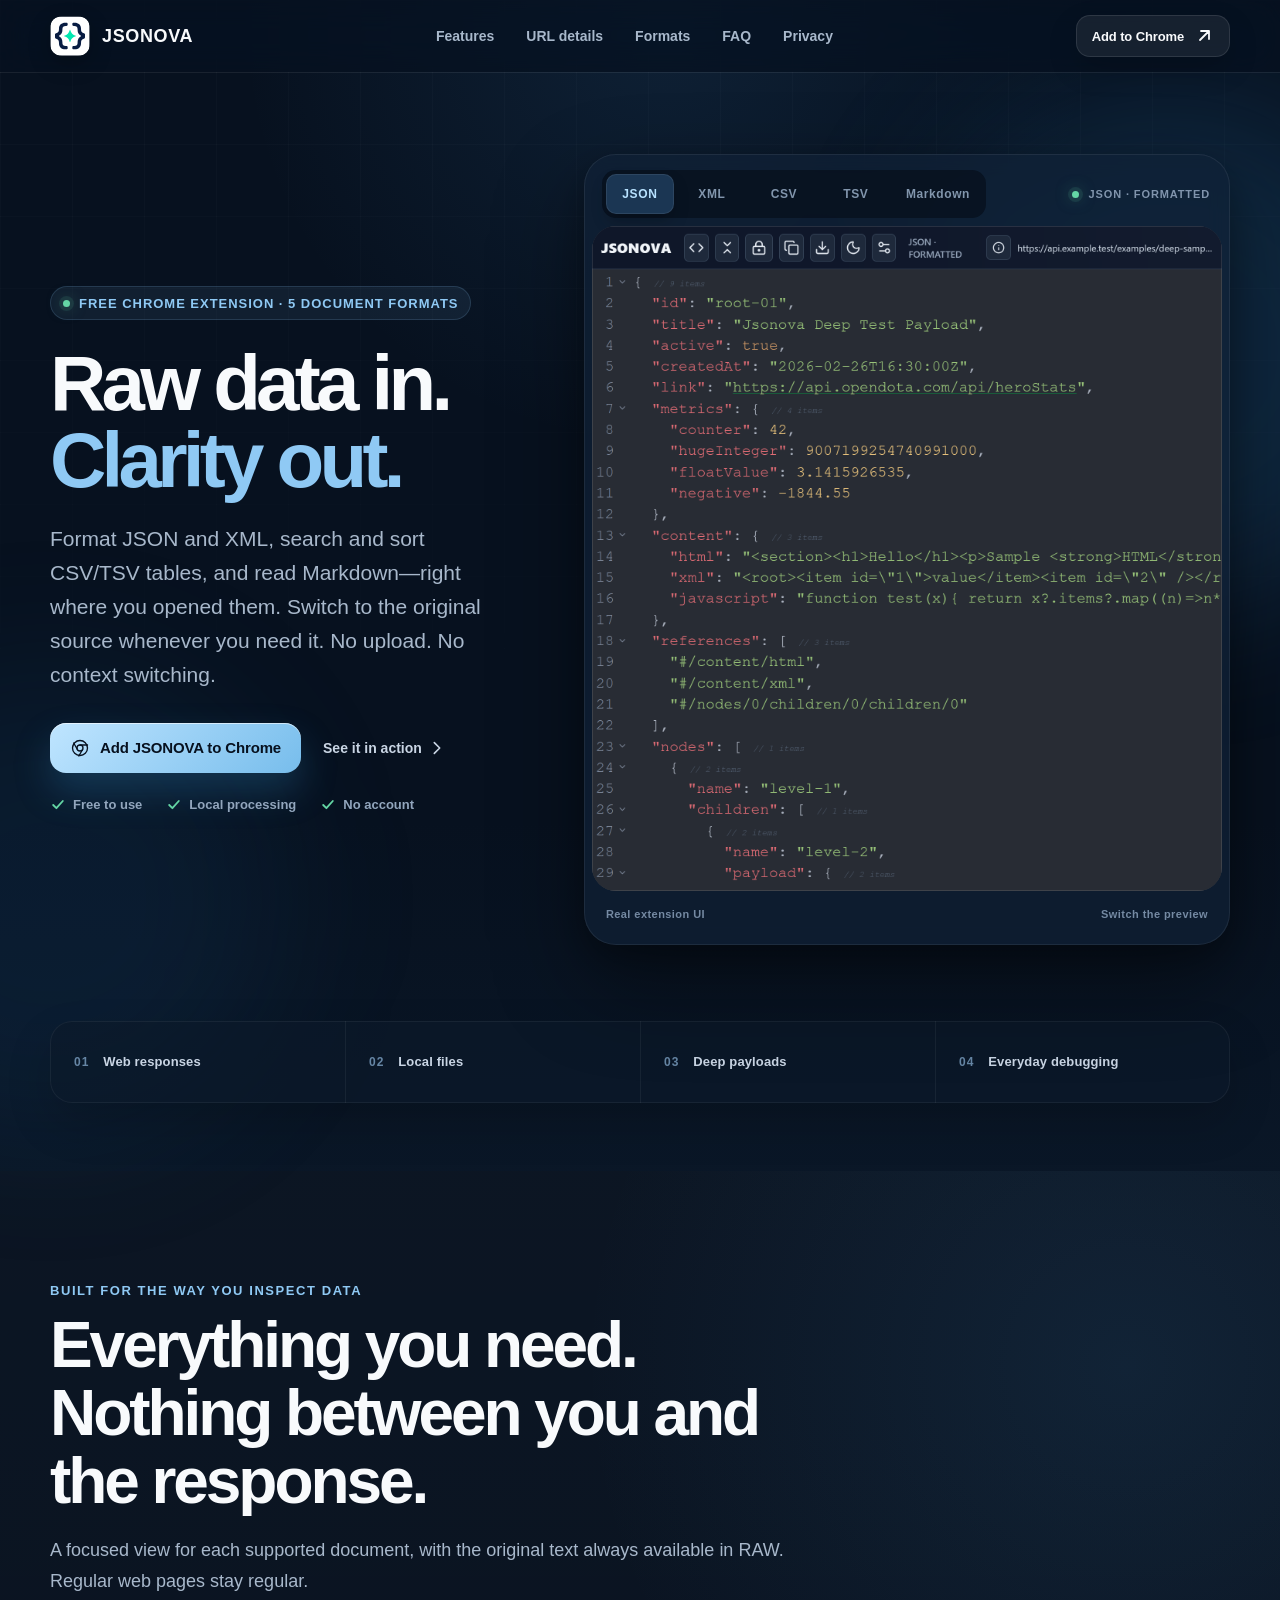
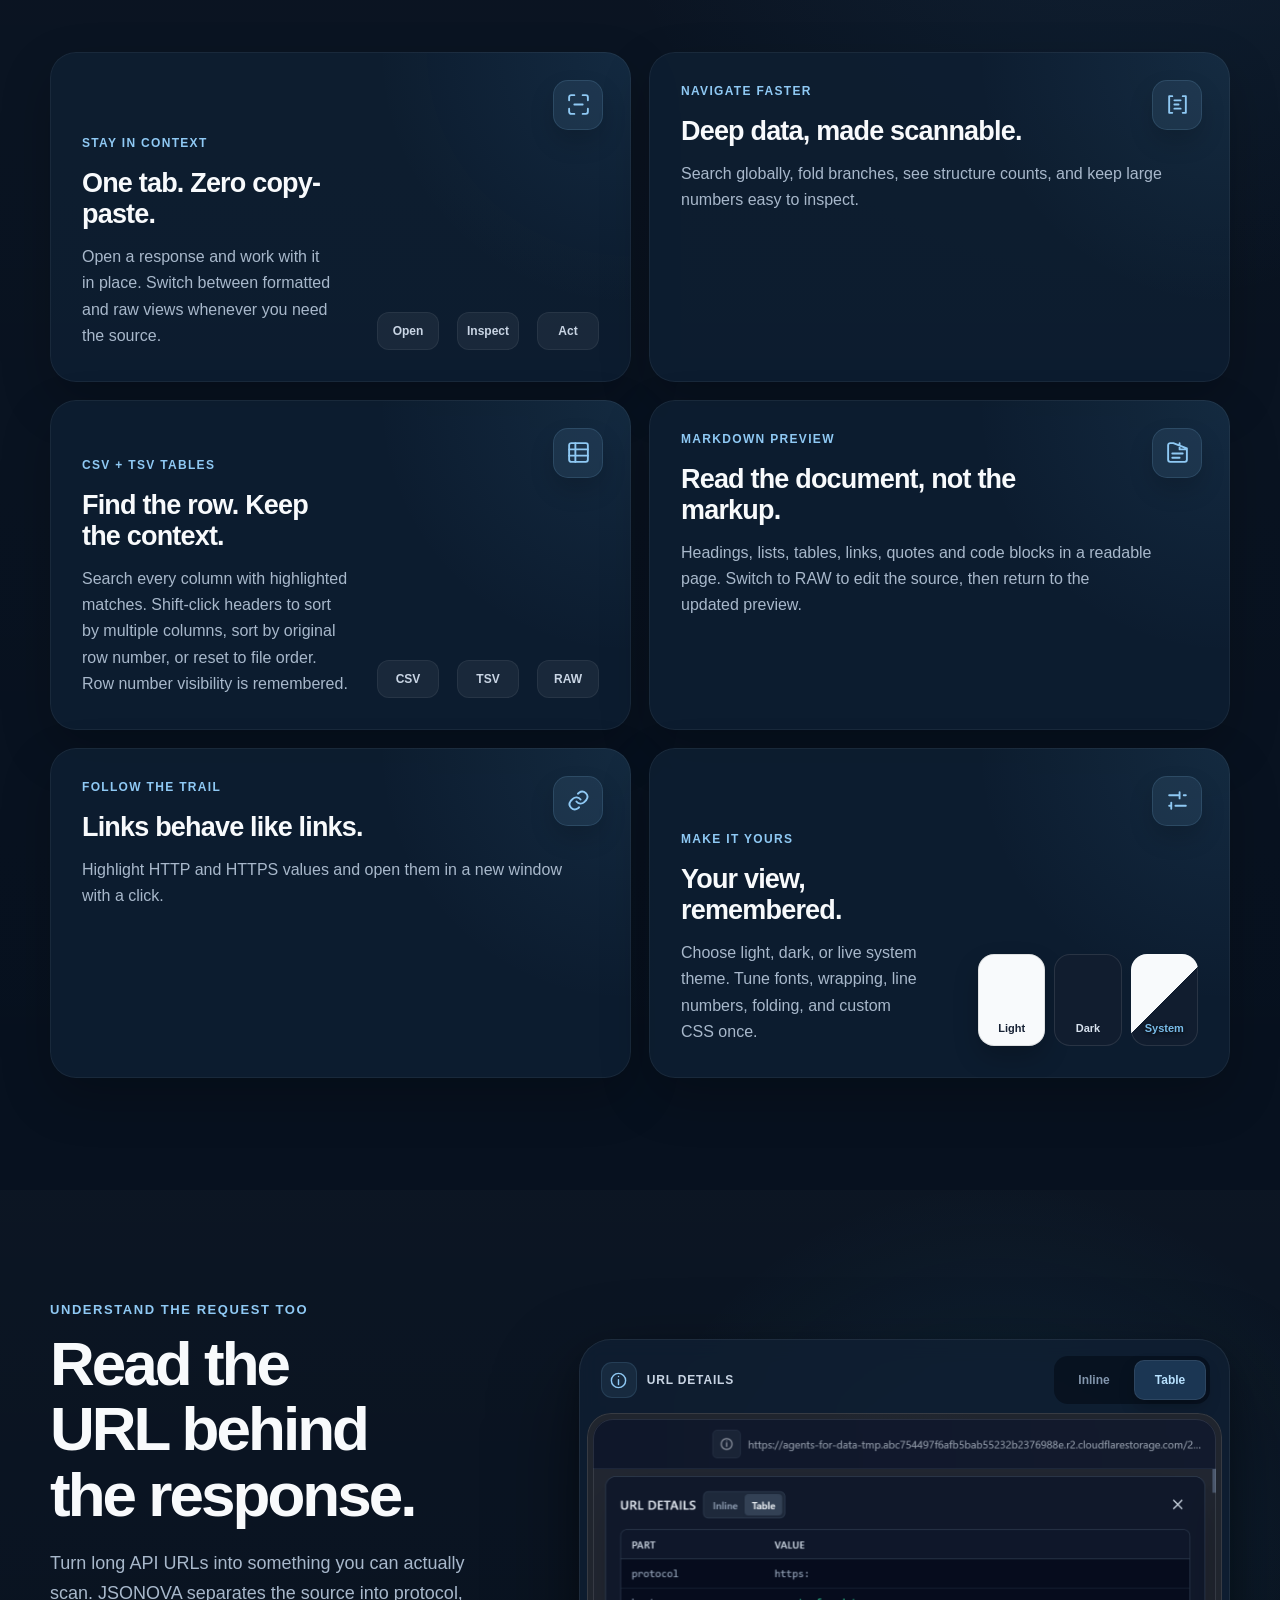
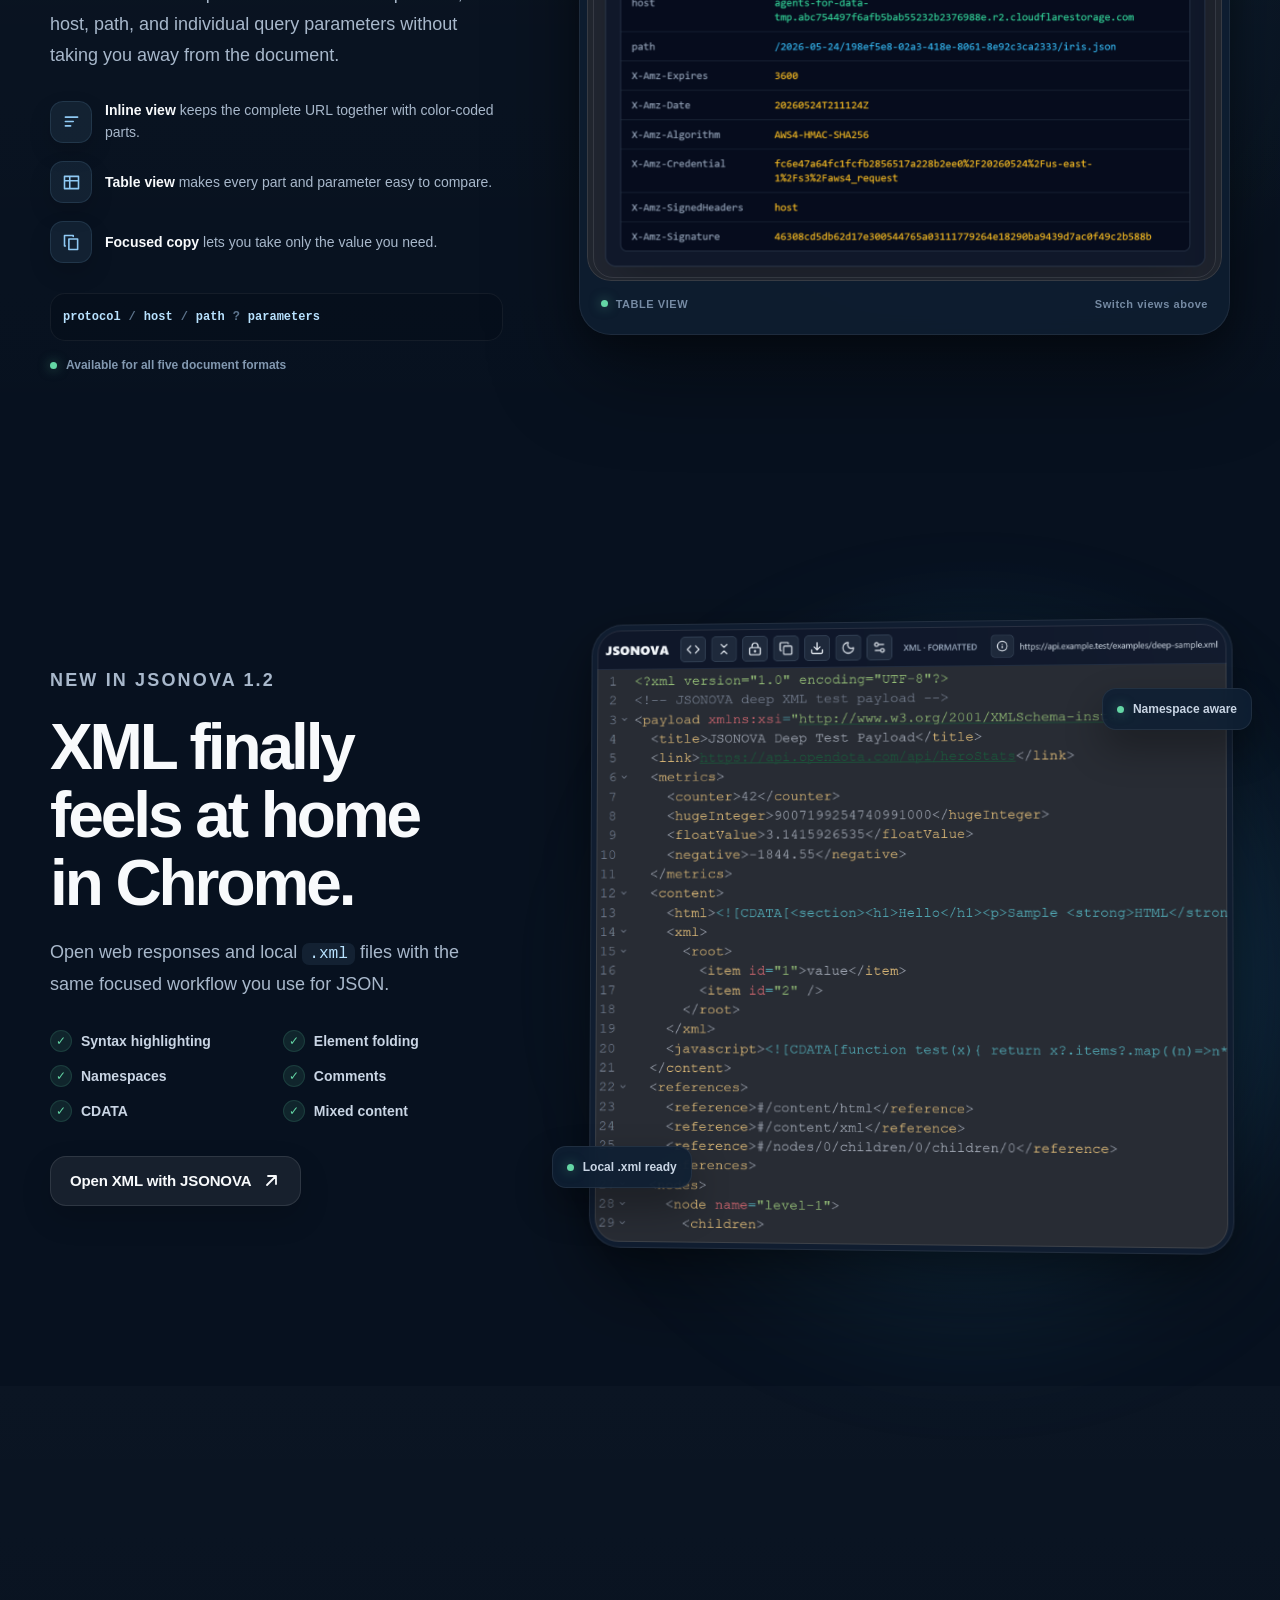
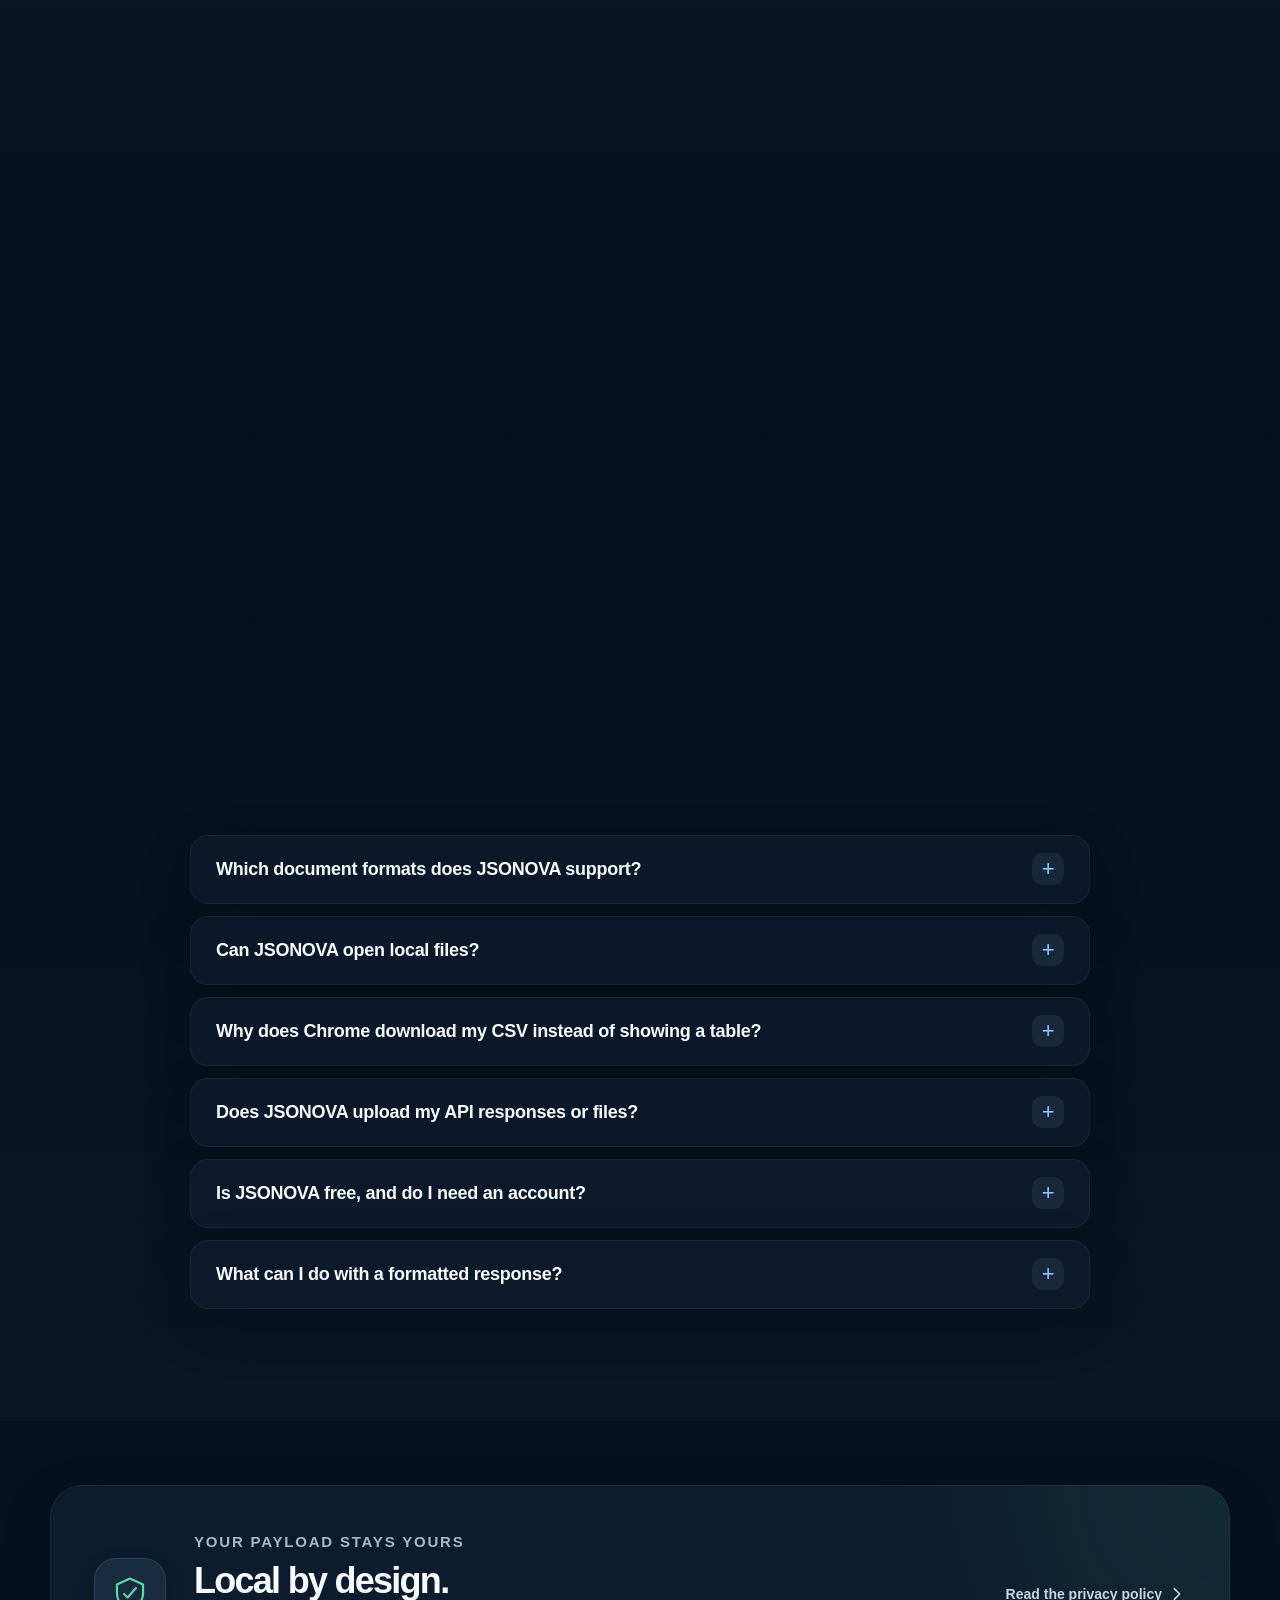
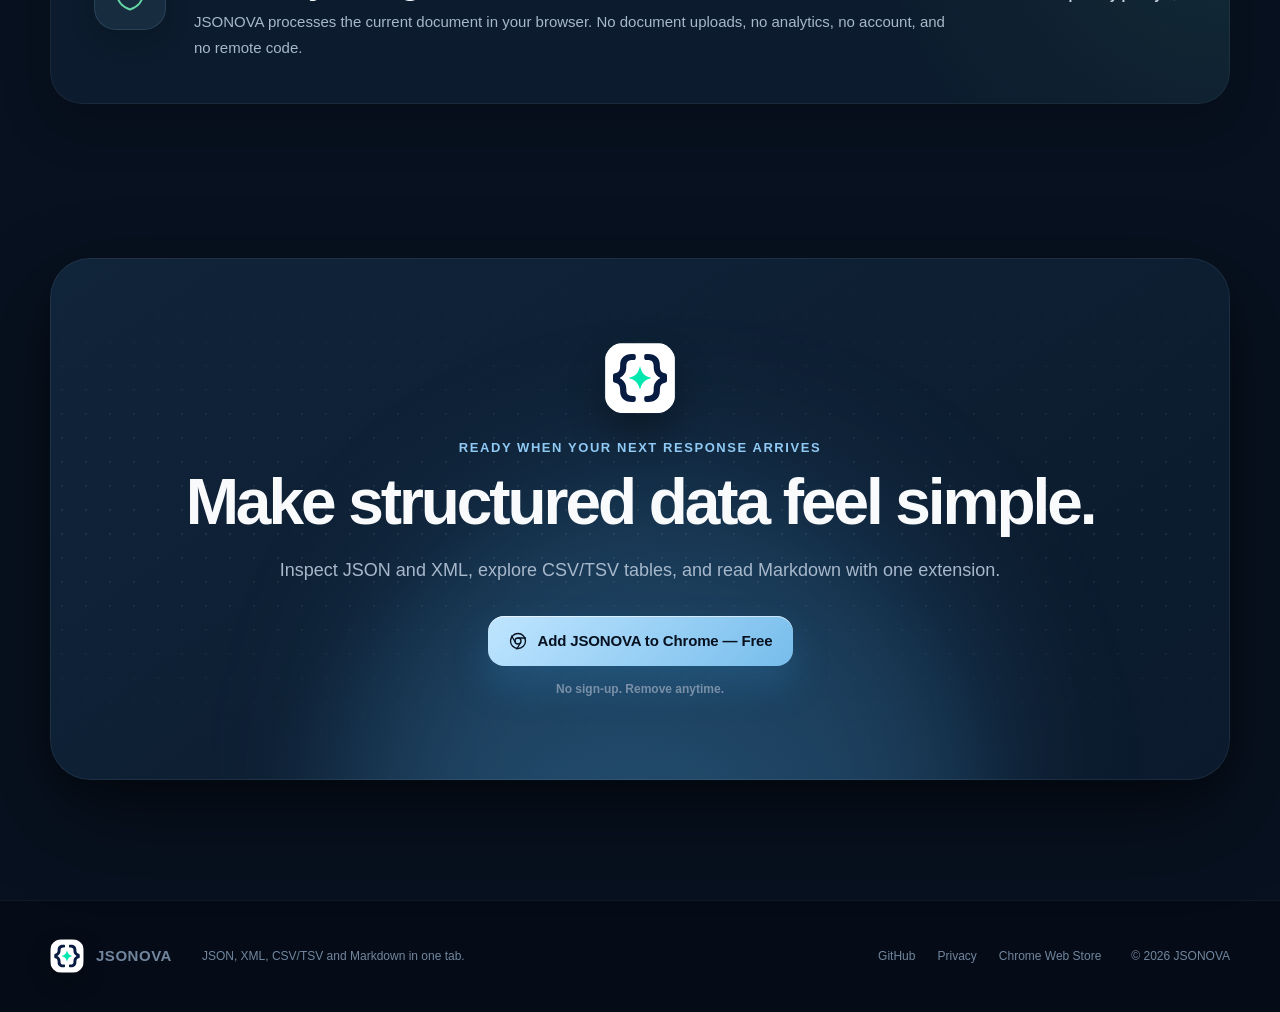
==== commit a7fcf1c5: "feat(seo): describe JSONOVA features in schema" ====
--- a/index.html
+++ b/index.html
@@ -34,18 +34,65 @@
             "@type": "WebSite",
             "@id": "https://jsonova.onrender.com/#website",
             "url": "https://jsonova.onrender.com/",
-            "name": "JSONOVA"
+            "name": "JSONOVA",
+            "inLanguage": "en",
+            "about": { "@id": "https://jsonova.onrender.com/#software" }
+          },
+          {
+            "@type": "WebPage",
+            "@id": "https://jsonova.onrender.com/#webpage",
+            "url": "https://jsonova.onrender.com/",
+            "name": "JSONOVA — JSON, XML, CSV/TSV & Markdown for Chrome",
+            "description": "View JSON, XML, CSV, TSV and Markdown in Chrome. Search and sort tables, read Markdown, and switch to the original source. Free and local.",
+            "inLanguage": "en",
+            "isPartOf": { "@id": "https://jsonova.onrender.com/#website" },
+            "mainEntity": { "@id": "https://jsonova.onrender.com/#software" },
+            "primaryImageOfPage": {
+              "@type": "ImageObject",
+              "url": "https://jsonova.onrender.com/assets/jsonova-social.png"
+            }
           },
           {
             "@type": "SoftwareApplication",
             "@id": "https://jsonova.onrender.com/#software",
             "name": "JSONOVA",
             "applicationCategory": "DeveloperApplication",
-            "operatingSystem": "Google Chrome",
+            "applicationSubCategory": "Browser extension",
+            "operatingSystem": "Any operating system supported by desktop Google Chrome",
+            "runtimePlatform": "Google Chrome",
+            "softwareRequirements": "Desktop Google Chrome. Local files require Allow access to file URLs. Chrome must display CSV as an inline text document rather than download it.",
+            "inLanguage": "en",
+            "isAccessibleForFree": true,
             "description": "A Chrome extension for JSON and XML formatting, searchable and sortable CSV/TSV tables, and rendered Markdown, with an original-source editor.",
             "image": "https://jsonova.onrender.com/assets/jsonova-social.png",
             "url": "https://jsonova.onrender.com/",
-            "downloadUrl": "https://chromewebstore.google.com/detail/lgccmeebjifcbcfpobkkcpoehgciamji",
+            "mainEntityOfPage": { "@id": "https://jsonova.onrender.com/#webpage" },
+            "installUrl": "https://chromewebstore.google.com/detail/lgccmeebjifcbcfpobkkcpoehgciamji",
+            "sameAs": [
+              "https://chromewebstore.google.com/detail/lgccmeebjifcbcfpobkkcpoehgciamji",
+              "https://github.com/JSONOVA/jsonova-json-formatter-ext"
+            ],
+            "featureList": [
+              "JSON formatting, syntax highlighting, search, folding and structure counts",
+              "XML formatting with namespaces, comments, CDATA and folding",
+              "CSV and TSV tables with highlighted search and multi-column sorting",
+              "Table row numbers, remembered row-number visibility and reset to file order",
+              "Markdown previews with headings, lists, tables, links, quotes and code blocks",
+              "RAW source editing with updated table and Markdown previews",
+              "Copy and download the document source",
+              "Clickable HTTP and HTTPS links",
+              "Source URL details for protocol, host, path and query parameters",
+              "Light, dark and live system themes, font settings and custom CSS",
+              "Local document processing without uploads to JSONOVA servers or analytics",
+              "Free to use without an account or sign-up"
+            ],
+            "screenshot": [
+              "https://jsonova.onrender.com/assets/jsonova-json.png",
+              "https://jsonova.onrender.com/assets/jsonova-xml.png",
+              "https://jsonova.onrender.com/assets/jsonova-csv.png",
+              "https://jsonova.onrender.com/assets/jsonova-tsv.png",
+              "https://jsonova.onrender.com/assets/jsonova-markdown.png"
+            ],
             "offers": {
               "@type": "Offer",
               "price": 0,
